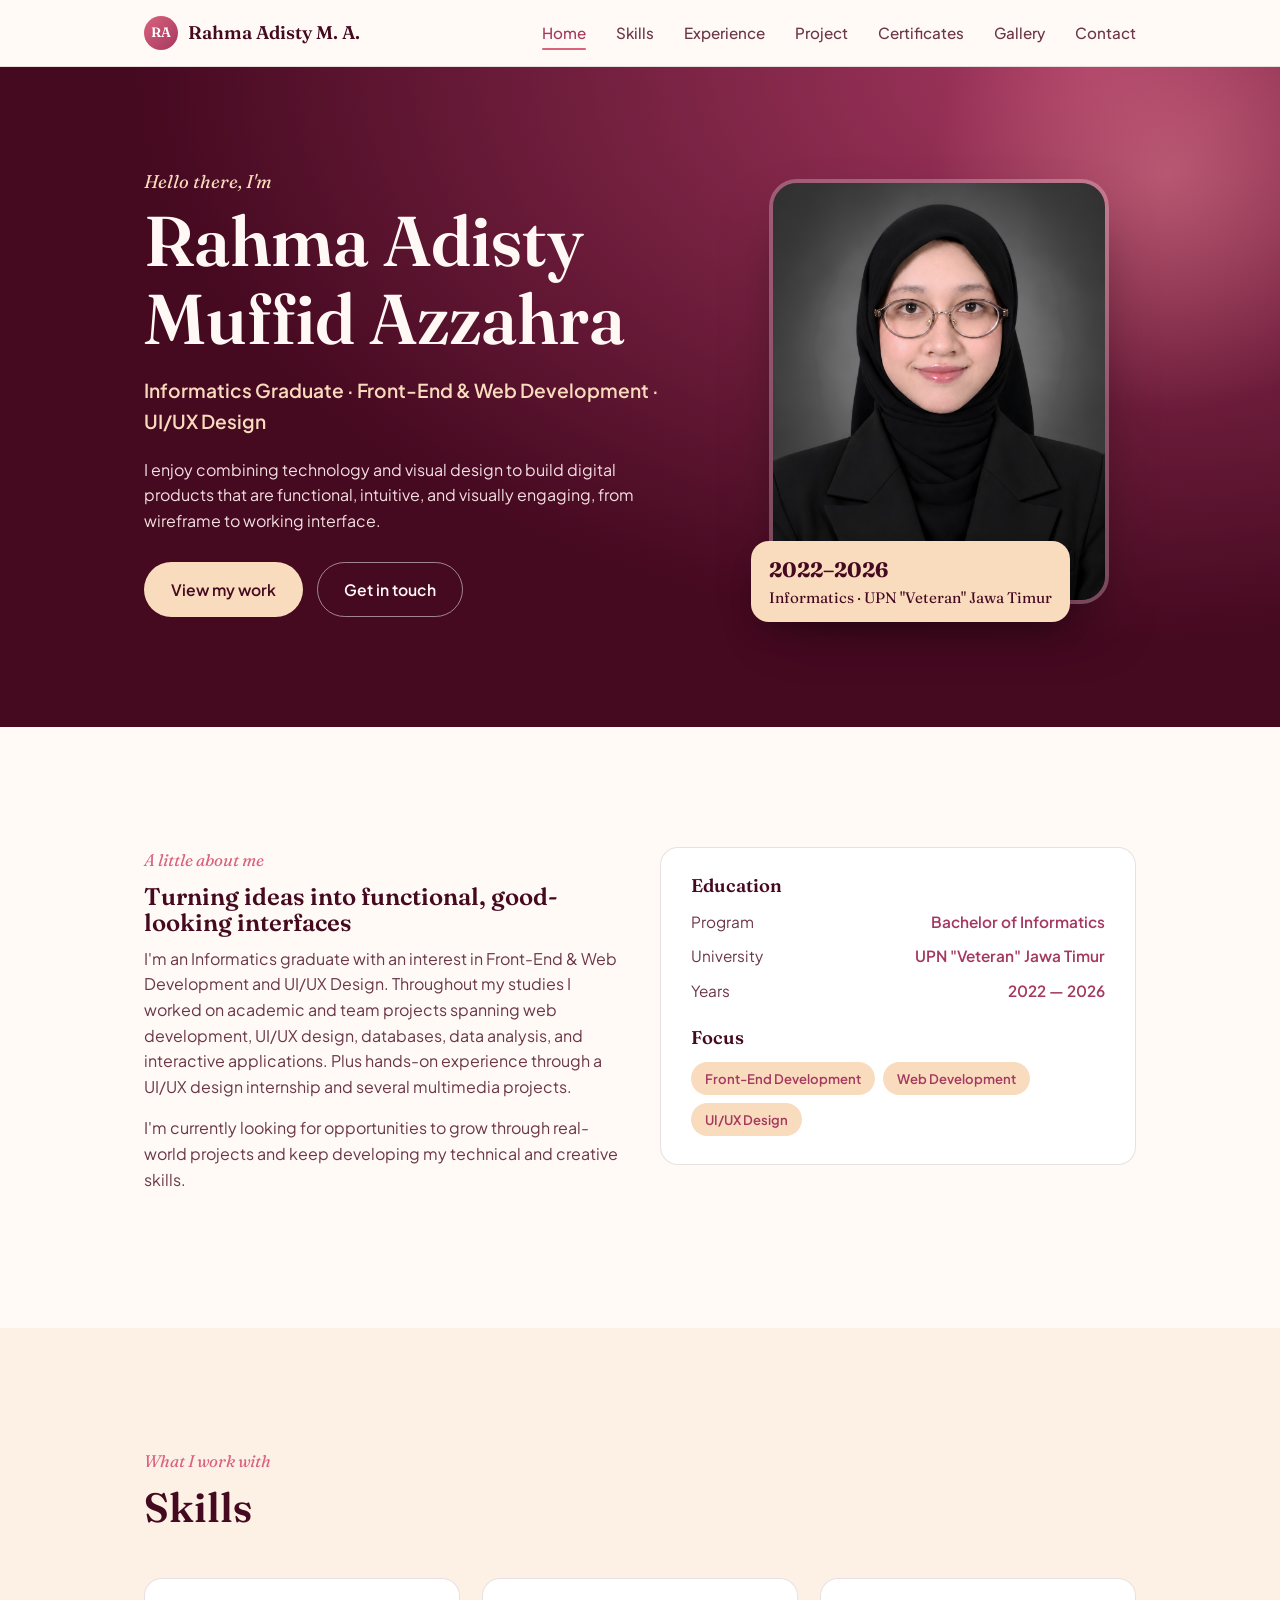
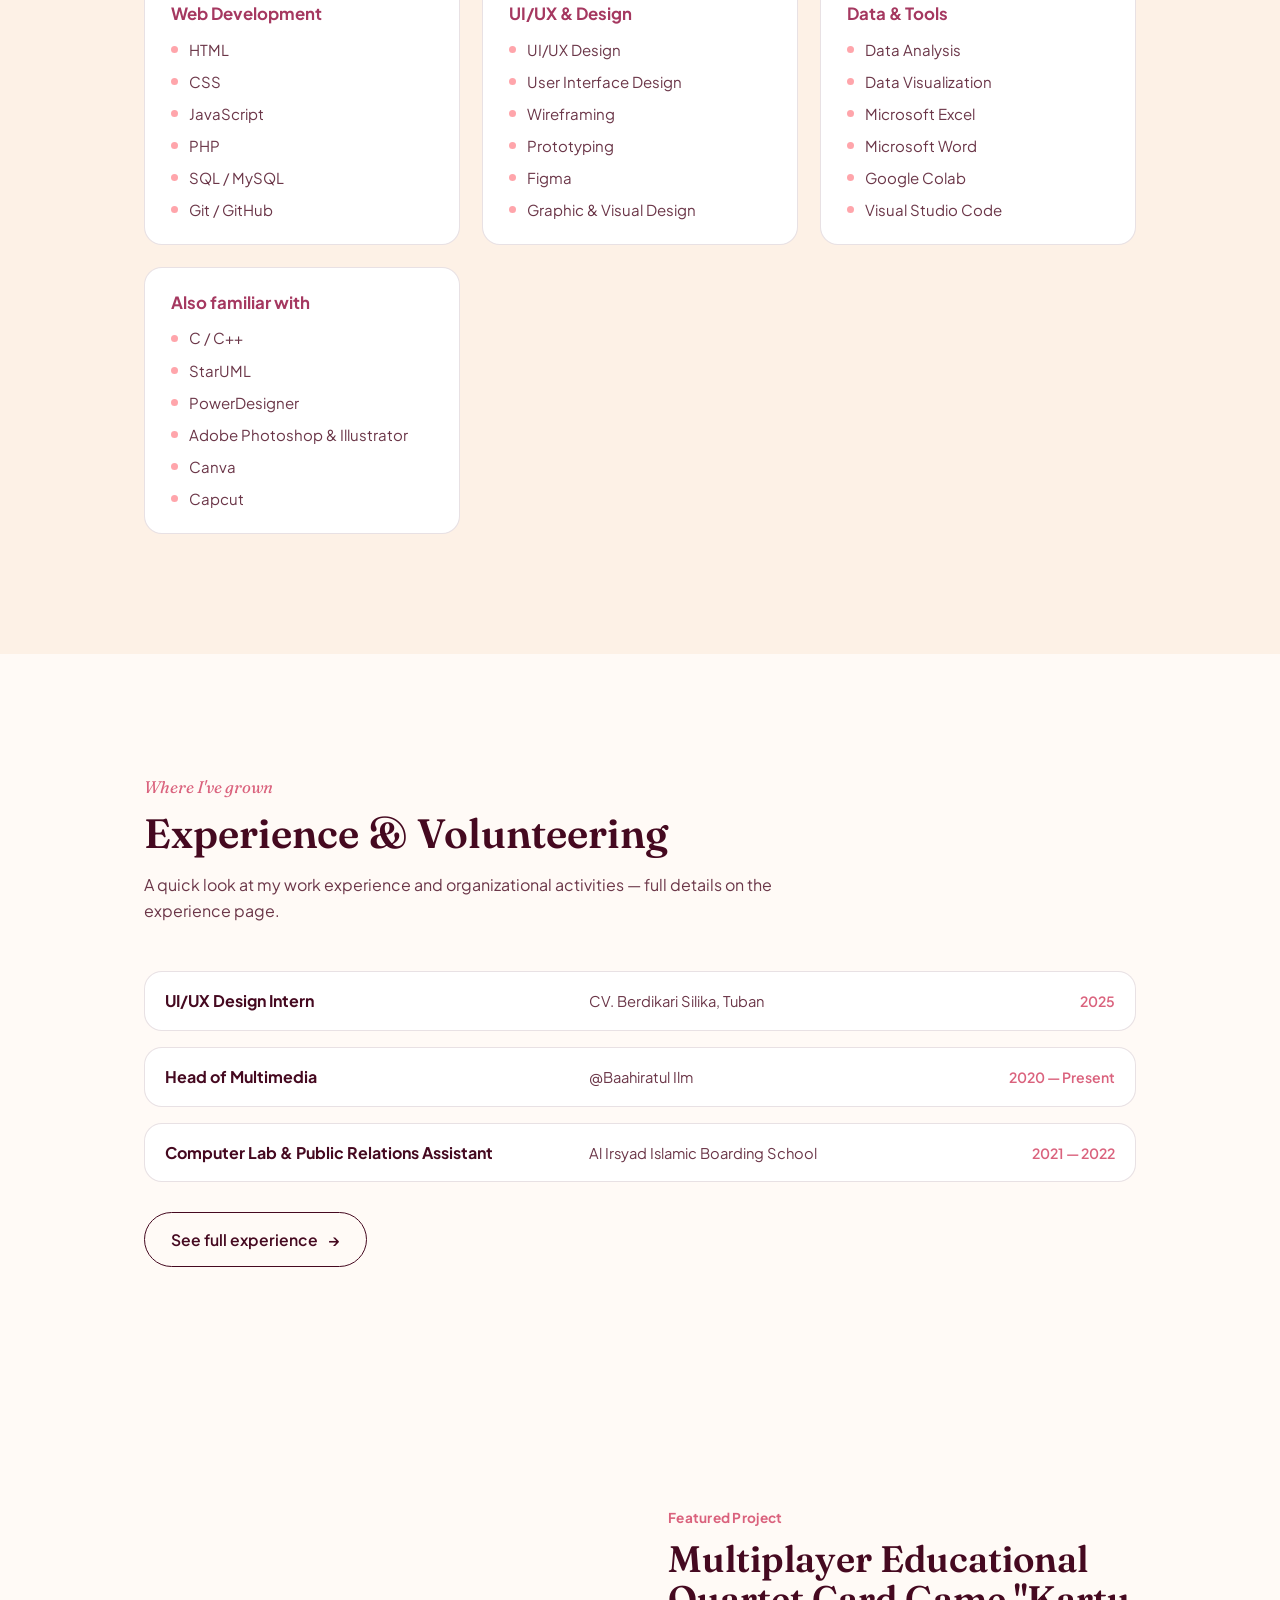
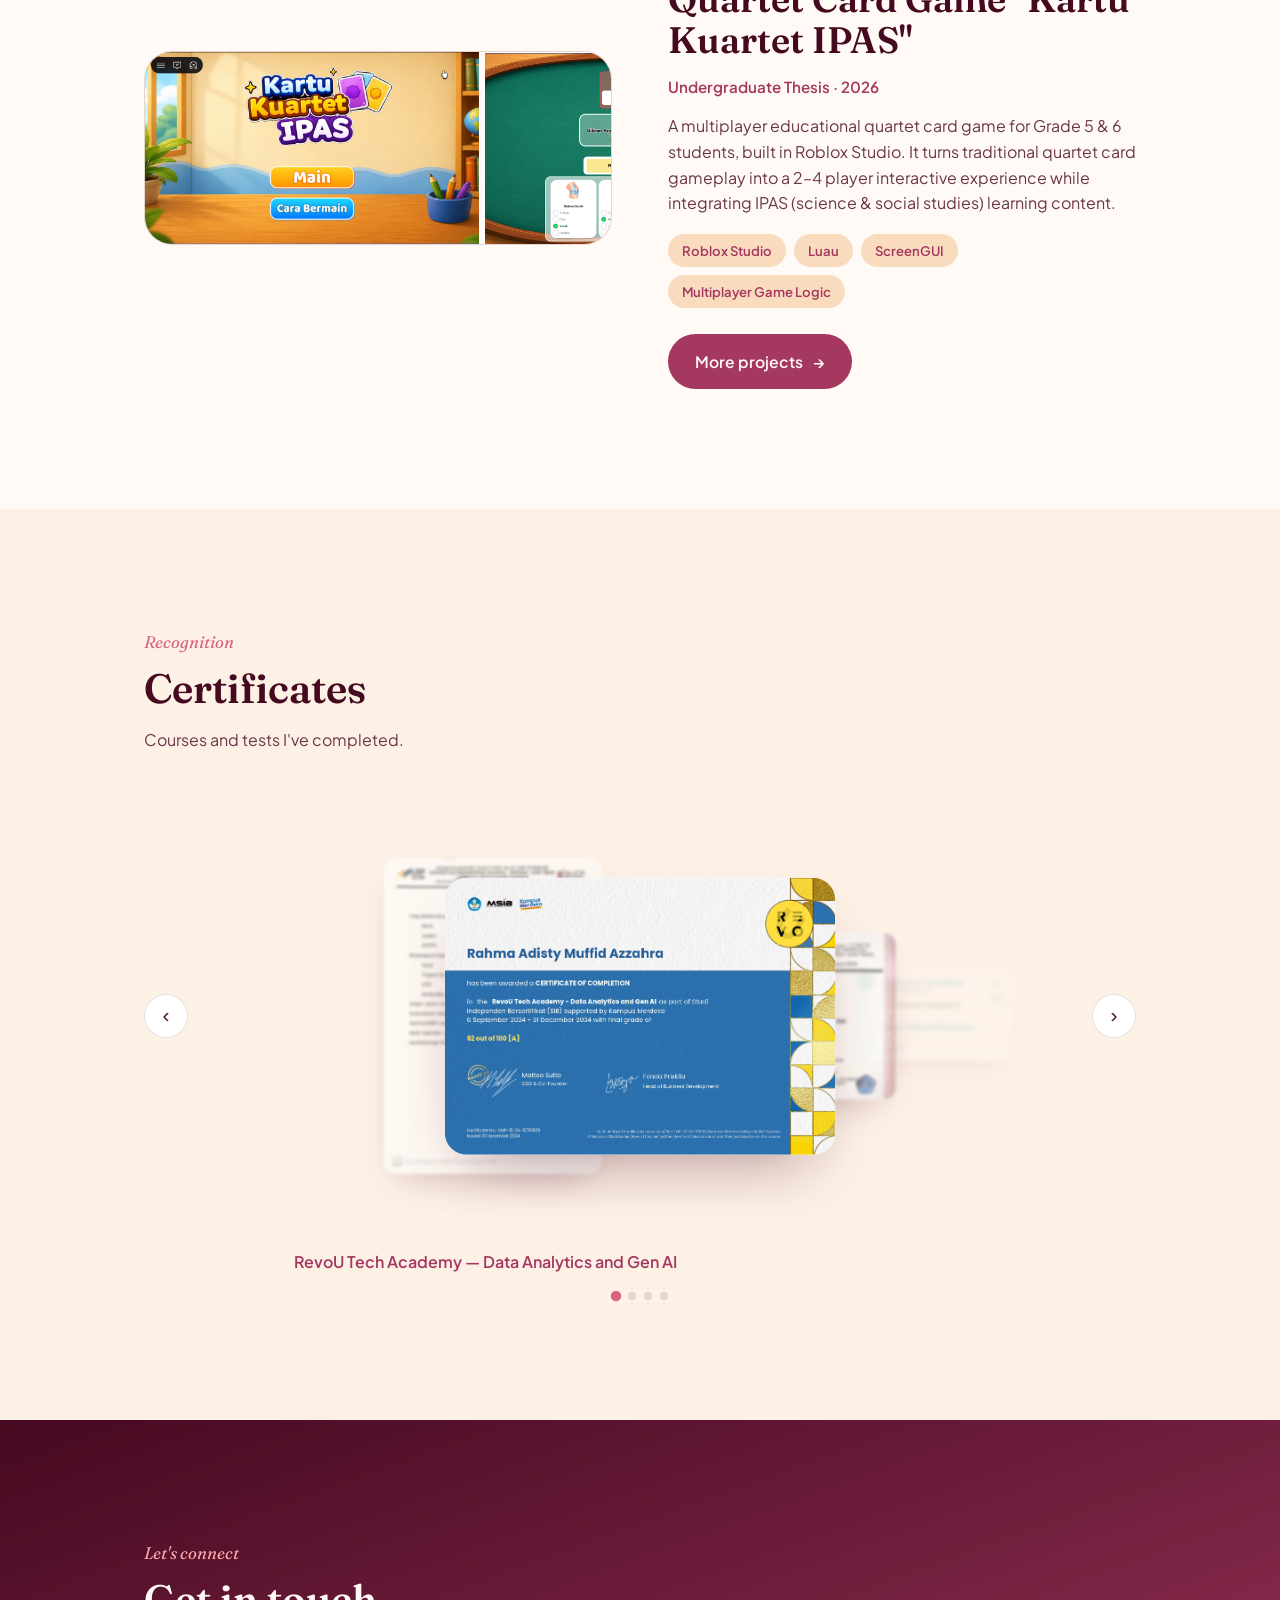
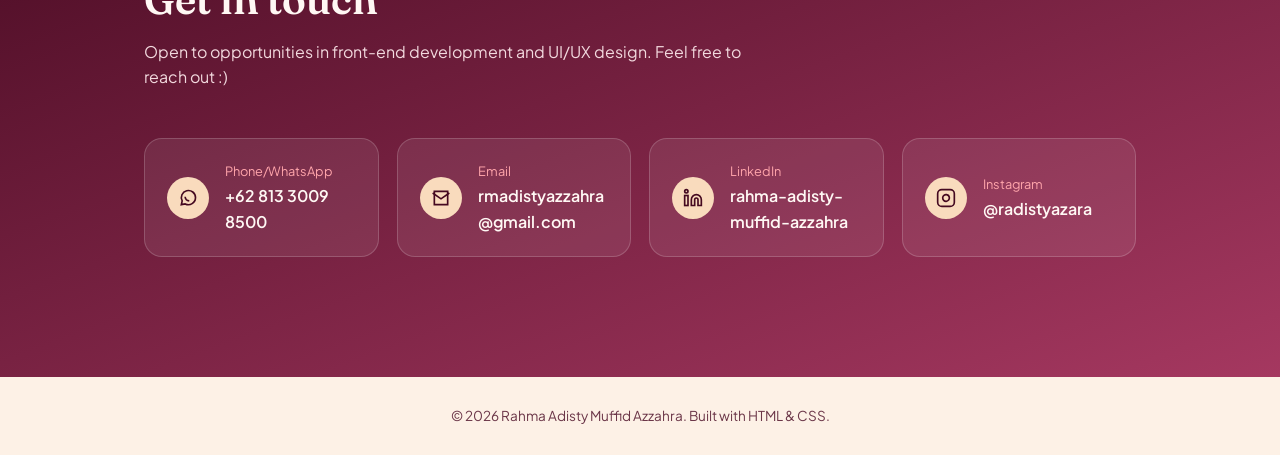
==== index.html @ 7cd47685 "Initial portofolio" ====
<!DOCTYPE html>
<html lang="en">
<head>
<meta charset="UTF-8" />
<meta name="viewport" content="width=device-width, initial-scale=1" />
<title>Rahma Adisty Muffid Azzahra — Portfolio</title>
<meta name="description" content="Rahma Adisty Muffid Azzahra — Informatics Graduate, Front-End & Web Development, UI/UX Design." />
<link rel="icon" href="data:,">
<link rel="preconnect" href="https://fonts.googleapis.com">
<link rel="preconnect" href="https://fonts.gstatic.com" crossorigin>
<link href="https://fonts.googleapis.com/css2?family=Fraunces:ital,wght@0,400;0,600;0,700;1,500&family=Plus+Jakarta+Sans:wght@400;500;600;700;800&display=swap" rel="stylesheet">
<link rel="stylesheet" href="css/style.css">
</head>
<body>

<header class="nav">
  <div class="nav-inner">
    <a href="index.html" class="brand">
      <span class="brand-mark">RA</span>
      Rahma Adisty M. A.
    </a>
    <button class="nav-toggle" aria-label="Toggle menu" aria-expanded="false">
      <span></span><span></span><span></span>
    </button>
    <ul class="nav-links">
      <li><a href="#home" class="active">Home</a></li>
      <li><a href="#skills">Skills</a></li>
      <li><a href="#experience">Experience</a></li>
      <li><a href="#project">Project</a></li>
      <li><a href="#certificates">Certificates</a></li>
      <li><a href="gallery.html">Gallery</a></li>
      <li><a href="#contact">Contact</a></li>
    </ul>
  </div>
</header>

<!-- HERO -->
<section class="hero" id="home">
  <div class="container hero-grid">
    <div>
      <p class="hero-eyebrow">Hello there, I'm</p>
      <h1>Rahma Adisty<br>Muffid Azzahra</h1>
      <p class="hero-role">Informatics Graduate · Front-End &amp; Web Development · UI/UX Design</p>
      <p class="hero-desc">I enjoy combining technology and visual design to build digital products that are functional, intuitive, and visually engaging, from wireframe to working interface.</p>
      <div class="hero-actions">
        <a href="#project" class="btn btn-light">View my work</a>
        <a href="#contact" class="btn btn-ghost" style="border-color:rgba(255,255,255,0.5); color:#fff8f4;">Get in touch</a>
      </div>
    </div>
    <div class="hero-photo-wrap">
      <div class="hero-photo">
        <img src="images/profile.png" alt="Photo of Rahma Adisty Muffid Azzahra">
      </div>
      <div class="hero-badge"><strong>2022–2026</strong>Informatics · UPN "Veteran" Jawa Timur</div>
    </div>
  </div>
</section>

<!-- ABOUT -->
<section id="about">
  <div class="container about-grid">
    <div>
      <span class="section-kicker">A little about me</span>
      <h2>Turning ideas into functional, good-looking interfaces</h2>
      <p>I'm an Informatics graduate with an interest in Front-End &amp; Web Development and UI/UX Design. Throughout my studies I worked on academic and team projects spanning web development, UI/UX design, databases, data analysis, and interactive applications. Plus hands-on experience through a UI/UX design internship and several multimedia projects.</p>
      <p>I'm currently looking for opportunities to grow through real-world projects and keep developing my technical and creative skills.</p>
    </div>
    <div class="info-card">
      <h3>Education</h3>
      <ul class="info-list">
        <li><span>Program</span><span>Bachelor of Informatics</span></li>
        <li><span>University</span><span>UPN "Veteran" Jawa Timur</span></li>
        <li><span>Years</span><span>2022 — 2026</span></li>
      </ul>
      <h3 style="margin-top:24px;">Focus</h3>
      <div class="tag-row">
        <span class="tag">Front-End Development</span>
        <span class="tag">Web Development</span>
        <span class="tag">UI/UX Design</span>
      </div>
    </div>
  </div>
</section>

<!-- SKILLS -->
<section id="skills" class="section-alt">
  <div class="container">
    <div class="section-head">
      <span class="section-kicker">What I work with</span>
      <h2>Skills</h2>
    </div>
    <div class="skills-grid">
      <div class="skill-card">
        <h3>Web Development</h3>
        <ul><li>HTML</li><li>CSS</li><li>JavaScript</li><li>PHP</li><li>SQL / MySQL</li><li>Git / GitHub</li></ul>
      </div>
      <div class="skill-card">
        <h3>UI/UX & Design</h3>
        <ul><li>UI/UX Design</li><li>User Interface Design</li><li>Wireframing</li><li>Prototyping</li><li>Figma</li><li>Graphic &amp; Visual Design</li></ul>
      </div>
      <div class="skill-card">
        <h3>Data & Tools</h3>
        <ul><li>Data Analysis</li><li>Data Visualization</li><li>Microsoft Excel</li><li>Microsoft Word</li><li>Google Colab</li><li>Visual Studio Code</li></ul>
      </div>
      <div class="skill-card">
        <h3>Also familiar with</h3>
        <ul><li>C / C++</li><li>StarUML</li><li>PowerDesigner</li><li>Adobe Photoshop &amp; Illustrator</li><li>Canva</li><li>Capcut</li></ul>
      </div>
    </div>
  </div>
</section>

<!-- EXPERIENCE & VOLUNTEERING (preview) -->
<section id="experience">
  <div class="container">
    <div class="section-head">
      <span class="section-kicker">Where I've grown</span>
      <h2>Experience &amp; Volunteering</h2>
      <p>A quick look at my work experience and organizational activities — full details on the experience page.</p>
    </div>
    <div class="exp-preview-list">
      <div class="exp-preview-item">
        <span class="role">UI/UX Design Intern</span>
        <span class="org">CV. Berdikari Silika, Tuban</span>
        <span class="year">2025</span>
      </div>
      <div class="exp-preview-item">
        <span class="role">Head of Multimedia</span>
        <span class="org">@Baahiratul Ilm</span>
        <span class="year">2020 — Present</span>
      </div>
      <div class="exp-preview-item">
        <span class="role">Computer Lab &amp; Public Relations Assistant</span>
        <span class="org">Al Irsyad Islamic Boarding School</span>
        <span class="year">2021 — 2022</span>
      </div>
    </div>
    <a href="experience.html" class="btn btn-ghost">See full experience <span class="btn-arrow">→</span></a>
  </div>
</section>

<!-- FEATURED PROJECT -->
<section id="project">
  <div class="container project-feature">
    <div class="carousel">
      <div class="carousel-track">
        <img src="images/roblox_mainmenu.png" alt="Roblox quartet card game - Main Menu">
        <img src="images/roblox_main.png" alt="Roblox quartet card game">
        <img src="images/roblox_score.png" alt="Roblox quartet card game - Score board">
        <img src="images/roblox_mainmenu.png" alt="" aria-hidden="true">
        <img src="images/roblox_main.png" alt="" aria-hidden="true">
        <img src="images/roblox_score.png" alt="" aria-hidden="true">
      </div>
    </div>
    <div class="project-copy">
      <span class="project-kicker">Featured Project</span>
      <h2>Multiplayer Educational Quartet Card Game "Kartu Kuartet IPAS"</h2>
      <p class="project-meta">Undergraduate Thesis · 2026</p>
      <p>A multiplayer educational quartet card game for Grade 5 &amp; 6 students, built in Roblox Studio. It turns traditional quartet card gameplay into a 2–4 player interactive experience while integrating IPAS (science &amp; social studies) learning content.</p>
      <div class="tag-row">
        <span class="tag">Roblox Studio</span>
        <span class="tag">Luau</span>
        <span class="tag">ScreenGUI</span>
        <span class="tag">Multiplayer Game Logic</span>
      </div>
      <a href="projects.html" class="btn btn-primary">More projects <span class="btn-arrow">→</span></a>
    </div>
  </div>
</section>

<!-- CERTIFICATES -->
<section id="certificates" class="section-alt">
  <div class="container">
    <div class="section-head">
      <span class="section-kicker">Recognition</span>
      <h2>Certificates</h2>
      <p>Courses and tests I've completed.</p>
    </div>

    <div class="cert-coverflow" data-cert-carousel>
      <button class="cert-nav prev" aria-label="Previous certificate">‹</button>
      <div class="cert-track">
        <figure class="cert-slide" data-title="RevoU Tech Academy — Data Analytics and Gen AI">
          <img src="images/sertifikat_revou.jpg" alt="RevoU Tech Academy — Data Analytics and Gen AI certificate">
        </figure>
        <figure class="cert-slide" data-title="English Proficiency Test (EPT)">
          <img src="images/sertifikat_EPT.jpg" alt="English Proficiency Test certificate">
        </figure>
        <figure class="cert-slide" data-title="MySkill — Data Analyst Fundamentals">
          <img src="images/sertif_datafundamental.jpg" alt="MySkill Data Analyst Fundamentals">
        </figure>
        <figure class="cert-slide" data-title="Junior Web Programming — Letter of Completion">
          <img src="images/suket_ujikom.jpeg" alt="Junior Web Programming letter of completion">
        </figure>
      </div>
      <button class="cert-nav next" aria-label="Next certificate">›</button>
    </div>
    <p class="cert-caption" data-cert-caption></p>
    <div class="cert-dots" data-cert-dots></div>
  </div>
</section>

<!-- CONTACT -->
<section id="contact" class="contact">
  <div class="container">
    <div class="section-head">
      <span class="section-kicker" style="color:var(--pink);">Let's connect</span>
      <h2>Get in touch</h2>
      <p>Open to opportunities in front-end development and UI/UX design. Feel free to reach out :)</p>
    </div>
    <div class="contact-grid">
      <a class="contact-item" href="https://wa.me/6281330098500" target="_blank" rel="noopener">
        <span class="contact-icon"><svg viewBox="0 0 24 24" fill="none" stroke="currentColor" stroke-width="2"><path d="M21 11.5a8.5 8.5 0 0 1-12.36 7.57L4 20l1.02-4.46A8.5 8.5 0 1 1 21 11.5z"/><path d="M8.5 10.5c.3 2.4 2.6 4.7 5 5"/></svg></span>
        <span><span class="label">Phone/WhatsApp</span><span class="value">+62 813 3009 8500</span></span>
      </a>
      <a class="contact-item" href="mailto:rmadistyazzahra@gmail.com">
        <span class="contact-icon"><svg viewBox="0 0 24 24" fill="none" stroke="currentColor" stroke-width="2"><path d="M4 4h16v16H4z"/><path d="m22 6-10 7L2 6"/></svg></span>
        <span><span class="label">Email</span><span class="value">rmadistyazzahra@gmail.com</span></span>
      </a>
      <a class="contact-item" href="https://linkedin.com/in/rahma-adisty-muffid-azzahra" target="_blank" rel="noopener">
        <span class="contact-icon"><svg viewBox="0 0 24 24" fill="none" stroke="currentColor" stroke-width="2"><path d="M16 8a6 6 0 0 1 6 6v7h-4v-7a2 2 0 0 0-4 0v7h-4v-7a6 6 0 0 1 6-6z"/><rect x="2" y="9" width="4" height="12"/><circle cx="4" cy="4" r="2"/></svg></span>
        <span><span class="label">LinkedIn</span><span class="value">rahma-adisty-muffid-azzahra</span></span>
      </a>
      <a class="contact-item" href="https://instagram.com/radistyazara" target="_blank" rel="noopener">
        <span class="contact-icon"><svg viewBox="0 0 24 24" fill="none" stroke="currentColor" stroke-width="2"><rect x="2" y="2" width="20" height="20" rx="5"/><path d="M16 11.37A4 4 0 1 1 12.63 8 4 4 0 0 1 16 11.37z"/><path d="M17.5 6.5h.01"/></svg></span>
        <span><span class="label">Instagram</span><span class="value">@radistyazara</span></span>
      </a>
    </div>
  </div>
</section>

<footer class="site-footer">
  © 2026 Rahma Adisty Muffid Azzahra. Built with HTML &amp; CSS.
</footer>

<script src="js/script.js"></script>
</body>
</html>
---- css/style.css ----
/* ==========================================================================
   Rahma Adisty Muffid Azzahra — Portfolio
   Design tokens
   ========================================================================== */
:root {
  --cream:      #f9dbbd;
  --pink:       #ffa5ab;
  --rose:       #da627d;
  --wine:       #a53860;
  --plum:       #450920;

  --bg:         #fffaf6;
  --bg-alt:     #fdf1e6;
  --ink:        #2b0a15;
  --ink-soft:   #6b3648;
  --line:       rgba(69, 9, 32, 0.12);

  --font-display: "Fraunces", "Iowan Old Style", Georgia, serif;
  --font-body: "Plus Jakarta Sans", "Segoe UI", sans-serif;

  --radius-s: 10px;
  --radius-m: 18px;
  --radius-l: 28px;

  --container: 1120px;
  --pad: clamp(20px, 5vw, 64px);

  --ease: cubic-bezier(.22, 1, .36, 1);
}

@media (prefers-color-scheme: dark) {
  /* Portfolio keeps a fixed warm palette regardless of system theme,
     to preserve the brand colors chosen for this site. */
}

*, *::before, *::after { box-sizing: border-box; }
html { scroll-behavior: smooth; }

body {
  margin: 0;
  font-family: var(--font-body);
  color: var(--ink);
  background: var(--bg);
  line-height: 1.6;
  -webkit-font-smoothing: antialiased;
}

img { max-width: 100%; display: block; }

a { color: inherit; text-decoration: none; }

h1, h2, h3, h4 {
  font-family: var(--font-display);
  color: var(--plum);
  margin: 0 0 0.4em;
  line-height: 1.1;
  font-weight: 600;
}

p { margin: 0 0 1em; max-width: 62ch; color: var(--ink-soft); }

.container {
  max-width: var(--container);
  margin: 0 auto;
  padding: 0 var(--pad);
}

section { padding: clamp(64px, 10vw, 120px) 0; }

.section-alt { background: var(--bg-alt); }

.section-head { margin-bottom: 48px; max-width: 640px; }
.section-head h2 { font-size: clamp(1.9rem, 3.2vw, 2.6rem); }
.section-head p { margin: 0; }

.section-kicker {
  display: inline-block;
  font-family: var(--font-display);
  font-style: italic;
  font-size: 1.05rem;
  color: var(--rose);
  margin-bottom: 10px;
}

/* Buttons -------------------------------------------------------------- */
.btn {
  display: inline-flex;
  align-items: center;
  gap: 10px;
  padding: 14px 26px;
  border-radius: 999px;
  font-weight: 600;
  font-size: 0.98rem;
  border: 1.5px solid transparent;
  transition: transform .35s var(--ease), background .35s, color .35s, border-color .35s;
  cursor: pointer;
  white-space: nowrap;
}
.btn:hover { transform: translateY(-2px); }
.btn:focus-visible { outline: 3px solid var(--pink); outline-offset: 2px; }

.btn-primary { background: var(--wine); color: #fff8f4; }
.btn-primary:hover { background: var(--plum); }

.btn-ghost {
  background: transparent;
  color: var(--plum);
  border-color: var(--plum);
}
.btn-ghost:hover { background: var(--plum); color: #fff8f4; }

.btn-light {
  background: var(--cream);
  color: var(--plum);
}
.btn-light:hover { background: #fff; }

.btn-arrow { transition: transform .35s var(--ease); }
.btn:hover .btn-arrow { transform: translateX(4px); }

/* Tags ------------------------------------------------------------------ */
.tag-row { display: flex; flex-wrap: wrap; gap: 8px; }
.tag {
  font-size: 0.82rem;
  font-weight: 600;
  padding: 6px 14px;
  border-radius: 999px;
  background: var(--cream);
  color: var(--wine);
}

/* ==========================================================================
   Navbar
   ========================================================================== */
.nav {
  position: sticky;
  top: 0;
  z-index: 100;
  background: rgba(255, 250, 246, 0.88);
  backdrop-filter: blur(10px);
  border-bottom: 1px solid var(--line);
}
.nav-inner {
  max-width: var(--container);
  margin: 0 auto;
  padding: 16px var(--pad);
  display: flex;
  align-items: center;
  justify-content: space-between;
  gap: 24px;
}
.brand {
  font-family: var(--font-display);
  font-weight: 600;
  font-size: 1.15rem;
  color: var(--plum);
  display: flex;
  align-items: center;
  gap: 10px;
}
.brand-mark {
  width: 34px; height: 34px;
  border-radius: 50%;
  background: linear-gradient(135deg, var(--rose), var(--wine));
  color: #fff;
  display: flex; align-items: center; justify-content: center;
  font-size: 0.85rem;
  font-family: var(--font-display);
}
.nav-links {
  display: flex;
  align-items: center;
  gap: 30px;
  list-style: none;
  margin: 0; padding: 0;
}
.nav-links a {
  font-size: 0.95rem;
  font-weight: 500;
  color: var(--ink-soft);
  position: relative;
  padding: 4px 0;
  transition: color .25s;
}
.nav-links a:hover, .nav-links a.active { color: var(--wine); }
.nav-links a.active::after {
  content: "";
  position: absolute; left: 0; right: 0; bottom: -4px;
  height: 2px; background: var(--rose); border-radius: 2px;
}
.nav-cta { flex-shrink: 0; }

.nav-toggle {
  display: none;
  background: none; border: none; cursor: pointer;
  width: 40px; height: 40px;
  flex-direction: column; align-items: center; justify-content: center; gap: 5px;
}
.nav-toggle span {
  width: 22px; height: 2px; background: var(--plum); border-radius: 2px;
  transition: transform .3s, opacity .3s;
}
.nav-toggle.is-open span:nth-child(1) { transform: translateY(7px) rotate(45deg); }
.nav-toggle.is-open span:nth-child(2) { opacity: 0; }
.nav-toggle.is-open span:nth-child(3) { transform: translateY(-7px) rotate(-45deg); }

@media (max-width: 860px) {
  .nav-toggle { display: flex; }
  .nav-links {
    position: absolute;
    top: 100%; left: 0; right: 0;
    flex-direction: column;
    align-items: flex-start;
    background: var(--bg);
    padding: 20px var(--pad) 26px;
    border-bottom: 1px solid var(--line);
    gap: 16px;
    display: none;
  }
  .nav-links.is-open { display: flex; }
  .nav-cta { display: none; }
}

/* ==========================================================================
   Hero
   ========================================================================== */
.hero {
  background: radial-gradient(120% 140% at 85% 0%, var(--wine) 0%, var(--plum) 62%);
  color: #fff8f4;
  padding: clamp(60px, 9vw, 100px) 0 clamp(70px, 10vw, 110px);
  position: relative;
  overflow: hidden;
}
.hero::before {
  content: "";
  position: absolute; inset: -20% -10% auto auto;
  width: 480px; height: 480px;
  background: radial-gradient(circle, rgba(255,165,171,0.35), transparent 70%);
  pointer-events: none;
}
.hero-grid {
  display: grid;
  grid-template-columns: 1.15fr 0.85fr;
  gap: clamp(32px, 6vw, 64px);
  align-items: center;
  position: relative;
}
.hero-eyebrow {
  font-family: var(--font-display);
  font-style: italic;
  font-size: 1.15rem;
  color: var(--cream);
  margin-bottom: 6px;
}
.hero h1 {
  color: #fff8f4;
  font-size: clamp(2.6rem, 6vw, 4.4rem);
  margin-bottom: 18px;
}
.hero-role {
  font-weight: 600;
  color: var(--cream);
  font-size: clamp(1rem, 1.6vw, 1.2rem);
  margin-bottom: 20px;
}
.hero p.hero-desc {
  color: #f4dfe1;
  max-width: 46ch;
}
.hero-actions { display: flex; flex-wrap: wrap; gap: 14px; margin-top: 28px; }

.hero-photo-wrap { position: relative; justify-self: center; }
.hero-photo {
  width: min(340px, 80vw);
  aspect-ratio: 4/5;
  border-radius: var(--radius-l);
  overflow: hidden;
  border: 4px solid rgba(255,255,255,0.25);
  box-shadow: 0 30px 60px -20px rgba(0,0,0,0.5);
}
.hero-photo img { width: 100%; height: 100%; object-fit: cover; }
.hero-badge {
  position: absolute;
  bottom: -18px; left: -18px;
  background: var(--cream);
  color: var(--plum);
  padding: 12px 18px;
  border-radius: var(--radius-m);
  font-family: var(--font-display);
  font-size: 0.95rem;
  box-shadow: 0 14px 30px -12px rgba(0,0,0,0.35);
}
.hero-badge strong { display: block; font-size: 1.3rem; }

@media (max-width: 860px) {
  .hero-grid { grid-template-columns: 1fr; text-align: left; }
  .hero-photo-wrap { justify-self: flex-start; }
}

/* ==========================================================================
   About / Education
   ========================================================================== */
.about-grid {
  display: grid;
  grid-template-columns: 1fr 1fr;
  gap: 40px;
  align-items: start;
}
.info-card {
  background: #fff;
  border: 1px solid var(--line);
  border-radius: var(--radius-m);
  padding: 28px 30px;
}
.info-card h3 { font-size: 1.15rem; margin-bottom: 14px; }
.info-list { list-style: none; margin: 0; padding: 0; display: grid; gap: 10px; }
.info-list li { display: flex; justify-content: space-between; gap: 12px; color: var(--ink-soft); font-size: 0.96rem; }
.info-list li span:last-child { color: var(--wine); font-weight: 600; text-align: right; }

@media (max-width: 760px) { .about-grid { grid-template-columns: 1fr; } }

/* ==========================================================================
   Skills
   ========================================================================== */
.skills-grid {
  display: grid;
  grid-template-columns: repeat(auto-fit, minmax(240px, 1fr));
  gap: 22px;
}
.skill-card {
  background: #fff;
  border-radius: var(--radius-m);
  padding: 26px 26px 22px;
  border: 1px solid var(--line);
  transition: border-color .3s, transform .3s var(--ease);
}
.skill-card:hover { border-color: var(--rose); transform: translateY(-4px); }
.skill-card h3 {
  font-size: 1.05rem;
  color: var(--wine);
  font-family: var(--font-body);
  font-weight: 700;
  margin-bottom: 14px;
}
.skill-card ul { list-style: none; margin: 0; padding: 0; display: grid; gap: 8px; }
.skill-card li {
  font-size: 0.94rem;
  color: var(--ink-soft);
  padding-left: 18px;
  position: relative;
}
.skill-card li::before {
  content: "";
  position: absolute; left: 0; top: 0.55em;
  width: 7px; height: 7px; border-radius: 50%;
  background: var(--pink);
}

/* ==========================================================================
   Featured project (home preview)
   ========================================================================== */
.project-feature {
  display: grid;
  grid-template-columns: 1fr 1fr;
  gap: clamp(28px, 5vw, 56px);
  align-items: center;
}
.carousel {
  position: relative;
  overflow: hidden;
  border-radius: var(--radius-l);
  border: 1px solid var(--line);
  background: var(--bg-alt);
}
.carousel-track {
  display: flex;
  width: max-content;
  animation: carousel-scroll 16s linear infinite;
}
.carousel:hover .carousel-track { animation-play-state: paused; }
.carousel-track img {
  width: 340px;
  aspect-ratio: 16/9;
  object-fit: cover;
  flex-shrink: 0;
  border-right: 6px solid var(--bg);
}
@keyframes carousel-scroll {
  0%   { transform: translateX(0); }
  100% { transform: translateX(-50%); }
}
@media (prefers-reduced-motion: reduce) {
  .carousel-track { animation: none; overflow-x: auto; }
}

.project-copy .project-kicker {
  font-size: 0.85rem;
  font-weight: 700;
  letter-spacing: 0.02em;
  color: var(--rose);
  margin-bottom: 10px;
  display: block;
}
.project-copy h2 { font-size: clamp(1.7rem, 3vw, 2.3rem); }
.project-meta { color: var(--wine); font-weight: 600; margin-bottom: 14px; font-size: 0.95rem; }
.project-copy .tag-row { margin: 18px 0 26px; }

/* ==========================================================================
   Certificates
   ========================================================================== */
.cert-grid {
  display: grid;
  grid-template-columns: repeat(auto-fit, minmax(260px, 1fr));
  gap: 24px;
}
.cert-card {
  background: #fff;
  border-radius: var(--radius-m);
  overflow: hidden;
  border: 1px solid var(--line);
  transition: transform .3s var(--ease), box-shadow .3s;
}
.cert-card:hover { transform: translateY(-4px); box-shadow: 0 20px 40px -24px rgba(69,9,32,0.35); }
.cert-card img { width: 100%; aspect-ratio: 4/3; object-fit: cover; }
.cert-card-body { padding: 16px 18px 20px; }
.cert-card-body h3 { font-size: 1rem; font-family: var(--font-body); font-weight: 700; margin-bottom: 4px; }
.cert-card-body span { font-size: 0.85rem; color: var(--ink-soft); }

/* ==========================================================================
   Contact
   ========================================================================== */
.contact {
  background: linear-gradient(160deg, var(--plum) 0%, var(--wine) 100%);
  color: #fff8f4;
}
.contact .section-head h2 { color: #fff8f4; }
.contact .section-head p { color: #f2d9de; }
.contact-grid {
  display: grid;
  grid-template-columns: repeat(auto-fit, minmax(220px, 1fr));
  gap: 18px;
}
.contact-item {
  background: rgba(255,255,255,0.08);
  border: 1px solid rgba(255,255,255,0.18);
  border-radius: var(--radius-m);
  padding: 22px 22px;
  display: flex;
  align-items: center;
  gap: 16px;
  transition: background .3s, transform .3s var(--ease);
}
.contact-item:hover { background: rgba(255,255,255,0.16); transform: translateY(-3px); }
.contact-icon {
  width: 42px; height: 42px;
  border-radius: 50%;
  background: var(--cream);
  color: var(--plum);
  display: flex; align-items: center; justify-content: center;
  flex-shrink: 0;
}
.contact-icon svg { width: 20px; height: 20px; }
.contact-item .label { font-size: 0.8rem; color: var(--pink); margin-bottom: 2px; display: block; }
.contact-item .value { font-weight: 600; word-break: break-word; }

/* ==========================================================================
   Footer
   ========================================================================== */
.site-footer {
  padding: 28px var(--pad);
  text-align: center;
  font-size: 0.85rem;
  color: var(--ink-soft);
  background: var(--bg-alt);
}

/* ==========================================================================
   Page header (used on projects.html & gallery.html)
   ========================================================================== */
.page-header {
  background: var(--bg-alt);
  padding: clamp(56px, 8vw, 90px) 0 clamp(40px, 6vw, 56px);
  text-align: left;
}
.page-header h1 { font-size: clamp(2.1rem, 4vw, 3rem); }
.breadcrumb {
  font-size: 0.9rem;
  color: var(--wine);
  margin-bottom: 14px;
  display: inline-flex;
  align-items: center;
  gap: 6px;
}

/* Projects grid (projects.html) ----------------------------------------- */
.projects-grid {
  display: grid;
  grid-template-columns: repeat(auto-fit, minmax(300px, 1fr));
  gap: 28px;
}
.project-card {
  background: #fff;
  border: 1px solid var(--line);
  border-radius: var(--radius-m);
  overflow: hidden;
  display: flex;
  flex-direction: column;
  transition: transform .3s var(--ease), box-shadow .3s;
}
.project-card:hover { transform: translateY(-5px); box-shadow: 0 24px 44px -26px rgba(69,9,32,0.4); }
.project-card img { width: 100%; aspect-ratio: 16/10; object-fit: cover; }
.project-card-body { padding: 22px 24px 26px; display: flex; flex-direction: column; gap: 10px; flex: 1; }
.project-card-body .p-kicker { font-size: 0.78rem; font-weight: 700; color: var(--rose); }
.project-card-body h3 { font-size: 1.2rem; margin-bottom: 0; }
.project-card-body p { font-size: 0.92rem; margin-bottom: 4px; }
.project-card-body .tag-row { margin-top: auto; padding-top: 10px; }
.project-link {
  font-size: 0.88rem;
  font-weight: 700;
  color: var(--wine);
  display: inline-flex;
  align-items: center;
  gap: 6px;
  margin-top: 6px;
}

/* Gallery page ------------------------------------------------------------ */
.gallery-section + .gallery-section { border-top: 1px solid var(--line); }
.gallery-grid {
  display: grid;
  grid-template-columns: repeat(auto-fit, minmax(230px, 1fr));
  gap: 20px;
}
.gallery-item {
  position: relative;
  margin: 0;
  border-radius: var(--radius-m);
  overflow: hidden;
  cursor: default;
}
.gallery-item img {
  width: 100%;
  aspect-ratio: 1/1;
  object-fit: cover;
  display: block;
  transition: transform .5s var(--ease);
}
.gallery-grid.wide .gallery-item img { aspect-ratio: 4/3; }
.gallery-item figcaption,
.feed-item figcaption {
  position: absolute;
  left: 0; right: 0; bottom: 0;
  padding: 34px 16px 14px;
  background: linear-gradient(180deg, transparent, rgba(69,9,32,0.88));
  color: #fff8f4;
  font-size: 0.86rem;
  font-weight: 600;
  line-height: 1.35;
  transform: translateY(100%);
  opacity: 0;
  transition: transform .35s var(--ease), opacity .35s var(--ease);
}
.gallery-item:hover img,
.gallery-item:focus-within img { transform: scale(1.06); }
.gallery-item:hover figcaption,
.gallery-item:focus-within figcaption,
.feed-item:hover figcaption,
.feed-item:focus-within figcaption { transform: translateY(0); opacity: 1; }
@media (hover: none) {
  /* touch devices: keep captions visible since there's no hover */
  .gallery-item figcaption,
  .feed-item figcaption { transform: translateY(0); opacity: 1; background: linear-gradient(180deg, transparent 40%, rgba(69,9,32,0.88)); }
}

/* ==========================================================================
   Certificates — coverflow carousel
   ========================================================================== */
.cert-coverflow {
  position: relative;
  height: clamp(300px, 44vw, 430px);
  display: flex;
  align-items: center;
  justify-content: center;
  margin-bottom: 18px;
}
.cert-track { position: relative; width: 100%; height: 100%; }
.cert-slide {
  position: absolute;
  top: 50%; left: 50%;
  width: min(320px, 55vw);
  margin: 0;
  border-radius: var(--radius-m);
  overflow: hidden;
  box-shadow: 0 24px 50px -22px rgba(69,9,32,0.45);
  background: #fff;
  cursor: pointer;
  transition: transform .55s var(--ease), filter .55s var(--ease), opacity .55s var(--ease);
  transform: translate(-50%, -50%) translateX(calc(var(--pos, 0) * 46%)) scale(var(--scale, 1));
  filter: blur(var(--blur, 0px));
  opacity: var(--opacity, 1);
  z-index: var(--z, 1);
}
.cert-slide.is-active { cursor: default; }
.cert-slide img { width: 100%; height: auto; display: block; }

.cert-nav {
  position: absolute;
  top: 50%; transform: translateY(-50%);
  width: 44px; height: 44px;
  border-radius: 50%;
  border: 1px solid var(--line);
  background: #fff;
  color: var(--plum);
  font-size: 1.3rem;
  line-height: 1;
  display: flex; align-items: center; justify-content: center;
  cursor: pointer;
  z-index: 20;
  transition: background .25s, transform .25s;
}
.cert-nav:hover { background: var(--cream); transform: translateY(-50%) scale(1.06); }
.cert-nav.prev { left: 0; }
.cert-nav.next { right: 0; }
@media (max-width: 640px) { .cert-nav { display: none; } }

.cert-caption {
  text-align: center;
  font-weight: 600;
  color: var(--wine);
  min-height: 1.4em;
  margin-bottom: 18px;
}
.cert-dots {
  display: flex;
  justify-content: center;
  gap: 8px;
}
.cert-dots button {
  width: 8px; height: 8px;
  border-radius: 50%;
  border: none;
  background: var(--line);
  cursor: pointer;
  padding: 0;
  transition: background .25s, transform .25s;
}
.cert-dots button.is-active { background: var(--rose); transform: scale(1.3); }

/* ==========================================================================
   Experience & Volunteering — timeline
   ========================================================================== */
.timeline { position: relative; }
.timeline::before {
  content: "";
  position: absolute;
  left: 9px; top: 6px; bottom: 6px;
  width: 2px;
  background: var(--line);
}
.timeline-item {
  position: relative;
  padding-left: 40px;
  margin-bottom: 34px;
}
.timeline-item:last-child { margin-bottom: 0; }
.timeline-item::before {
  content: "";
  position: absolute;
  left: 2px; top: 6px;
  width: 16px; height: 16px;
  border-radius: 50%;
  background: var(--bg);
  border: 3px solid var(--rose);
}
.timeline-head {
  display: flex;
  flex-wrap: wrap;
  align-items: baseline;
  gap: 8px 14px;
  margin-bottom: 6px;
}
.timeline-head h3 { font-size: 1.15rem; margin: 0; }
.timeline-meta { font-size: 0.88rem; color: var(--wine); font-weight: 600; }
.timeline-item p { margin-bottom: 10px; }
.cert-proof {
  display: inline-flex;
  align-items: center;
  gap: 6px;
  font-size: 0.85rem;
  font-weight: 700;
  color: var(--wine);
  margin-top: 4px;
}
.cert-proof:hover { color: var(--plum); }

.exp-preview-list { display: grid; gap: 16px; margin-bottom: 30px; }
.exp-preview-item {
  display: grid;
  grid-template-columns: minmax(180px, 1.1fr) 1fr 140px;
  align-items: baseline;
  gap: 6px 16px;
  padding: 16px 20px;
  background: #fff;
  border: 1px solid var(--line);
  border-radius: var(--radius-m);
}
.exp-preview-item .year { justify-self: end; }
@media (max-width: 560px) {
  .exp-preview-item { grid-template-columns: 1fr; }
  .exp-preview-item .year { justify-self: start; }
}
.exp-preview-item .role { font-weight: 700; color: var(--plum); }
.exp-preview-item .org { color: var(--ink-soft); font-size: 0.92rem; }
.exp-preview-item .year { color: var(--rose); font-weight: 600; font-size: 0.88rem; white-space: nowrap; }

/* ==========================================================================
   Gallery — social media feed carousels (per akun)
   ========================================================================== */
.text-link {
  color: var(--wine);
  font-weight: 700;
  border-bottom: 1.5px solid var(--pink);
  transition: color .25s, border-color .25s;
}
.text-link:hover { color: var(--rose); border-color: var(--rose); }

.feed-account + .feed-account { margin-top: 56px; }
.feed-account-head {
  display: flex;
  flex-wrap: wrap;
  align-items: baseline;
  justify-content: space-between;
  gap: 4px 24px;
  margin-bottom: 18px;
}
.feed-handle {
  font-family: var(--font-display);
  font-size: 1.4rem;
  font-weight: 600;
  color: var(--plum);
  transition: color .25s;
}
h3.feed-handle { margin: 0; }
a.feed-handle:hover { color: var(--rose); }
.feed-account-head p { margin: 0; font-size: 0.92rem; }

.feed-carousel { position: relative; --feed-gap: 18px; --feed-ratio: 1 / 1; }
.feed-track {
  display: flex;
  gap: var(--feed-gap);
  overflow-x: auto;
  scroll-snap-type: x mandatory;
  scroll-behavior: smooth;
  scrollbar-width: none;
  -webkit-overflow-scrolling: touch;
}
.feed-track::-webkit-scrollbar { display: none; }
.feed-item {
  position: relative;
  flex: 0 0 calc((100% - var(--feed-gap) * 3) / 4);   /* 4 feed per layar (desktop) */
  scroll-snap-align: start;
  margin: 0;
  border-radius: var(--radius-m);
  overflow: hidden;
  background: var(--bg-alt);
}
.feed-item img {
  width: 100%;
  aspect-ratio: var(--feed-ratio);
  object-fit: cover;
  display: block;
}
@media (max-width: 1000px) {
  .feed-item { flex-basis: calc((100% - var(--feed-gap) * 2) / 3); }   /* 3 feed */
}
@media (max-width: 680px) {
  .feed-item { flex-basis: 72%; }   /* 1 feed + sedikit intip feed berikutnya */
}

.feed-nav {
  position: absolute;
  top: 50%;
  transform: translateY(-50%);
  width: 44px; height: 44px;
  border-radius: 50%;
  border: 1px solid var(--line);
  background: #fff;
  color: var(--plum);
  font-size: 1.3rem;
  line-height: 1;
  display: flex; align-items: center; justify-content: center;
  cursor: pointer;
  z-index: 5;
  box-shadow: 0 10px 24px -12px rgba(69,9,32,0.45);
  transition: background .25s, opacity .25s, transform .25s;
}
.feed-nav:hover { background: var(--cream); transform: translateY(-50%) scale(1.06); }
.feed-nav.prev { left: -14px; }
.feed-nav.next { right: -14px; }
.feed-nav.is-disabled { opacity: 0; pointer-events: none; }
@media (max-width: 680px) { .feed-nav { display: none; } }

/* ==========================================================================
   Lightbox (klik untuk perbesar) — feed & gallery
   ========================================================================== */
.feed-item, .gallery-item { cursor: zoom-in; }
.feed-item:focus-visible, .gallery-item:focus-visible { outline: 3px solid var(--pink); outline-offset: 3px; }
.feed-item img { transition: transform .5s var(--ease); }
.feed-item:hover img { transform: scale(1.04); }

body.lb-open { overflow: hidden; }
.lightbox {
  position: fixed;
  inset: 0;
  z-index: 1000;
  display: flex;
  align-items: center;
  justify-content: center;
  padding: 24px;
  background: rgba(45, 5, 20, 0.92);
  backdrop-filter: blur(6px);
  opacity: 0;
  visibility: hidden;
  transition: opacity .3s var(--ease), visibility .3s;
}
.lightbox.is-open { opacity: 1; visibility: visible; }
.lb-figure {
  margin: 0;
  max-width: min(92vw, 1100px);
  display: flex;
  flex-direction: column;
  align-items: center;
  gap: 14px;
  transform: scale(.96);
  transition: transform .35s var(--ease);
}
.lightbox.is-open .lb-figure { transform: scale(1); }
.lb-img {
  max-width: 100%;
  max-height: calc(100vh - 130px);
  object-fit: contain;
  border-radius: var(--radius-m);
  box-shadow: 0 30px 70px -20px rgba(0,0,0,0.6);
}
.lb-caption {
  color: var(--cream);
  font-size: 0.95rem;
  font-weight: 600;
  text-align: center;
  max-width: 60ch;
}
.lb-close, .lb-nav {
  position: absolute;
  width: 46px; height: 46px;
  border-radius: 50%;
  border: 1px solid rgba(255,255,255,0.28);
  background: rgba(255,255,255,0.12);
  color: #fff8f4;
  font-size: 1.6rem;
  line-height: 1;
  display: flex; align-items: center; justify-content: center;
  cursor: pointer;
  transition: background .25s;
}
.lb-close:hover, .lb-nav:hover { background: rgba(255,255,255,0.26); }
.lb-close:focus-visible, .lb-nav:focus-visible { outline: 3px solid var(--pink); outline-offset: 2px; }
.lb-close { top: 20px; right: 20px; }
.lb-nav { top: 50%; transform: translateY(-50%); }
.lb-prev { left: 20px; }
.lb-next { right: 20px; }
.lb-nav[hidden] { display: none; }
@media (max-width: 680px) {
  .lb-nav { display: none; }   /* di HP cukup swipe kiri/kanan */
}


/* ==========================================================================
   Carousel mode "ukuran asli" — tinggi sama, lebar mengikuti rasio gambar
   (dipakai untuk Poster & Logo/Illustration supaya tidak terpotong)
   ========================================================================== */
.feed-carousel.is-natural { --feed-height: 340px; }
.feed-carousel.is-natural .feed-item { flex: 0 0 auto; }
.feed-carousel.is-natural .feed-item img {
  width: auto;
  max-width: none;
  height: var(--feed-height);
  aspect-ratio: auto;
}
@media (max-width: 680px) {
  .feed-carousel.is-natural { --feed-height: 260px; }
}
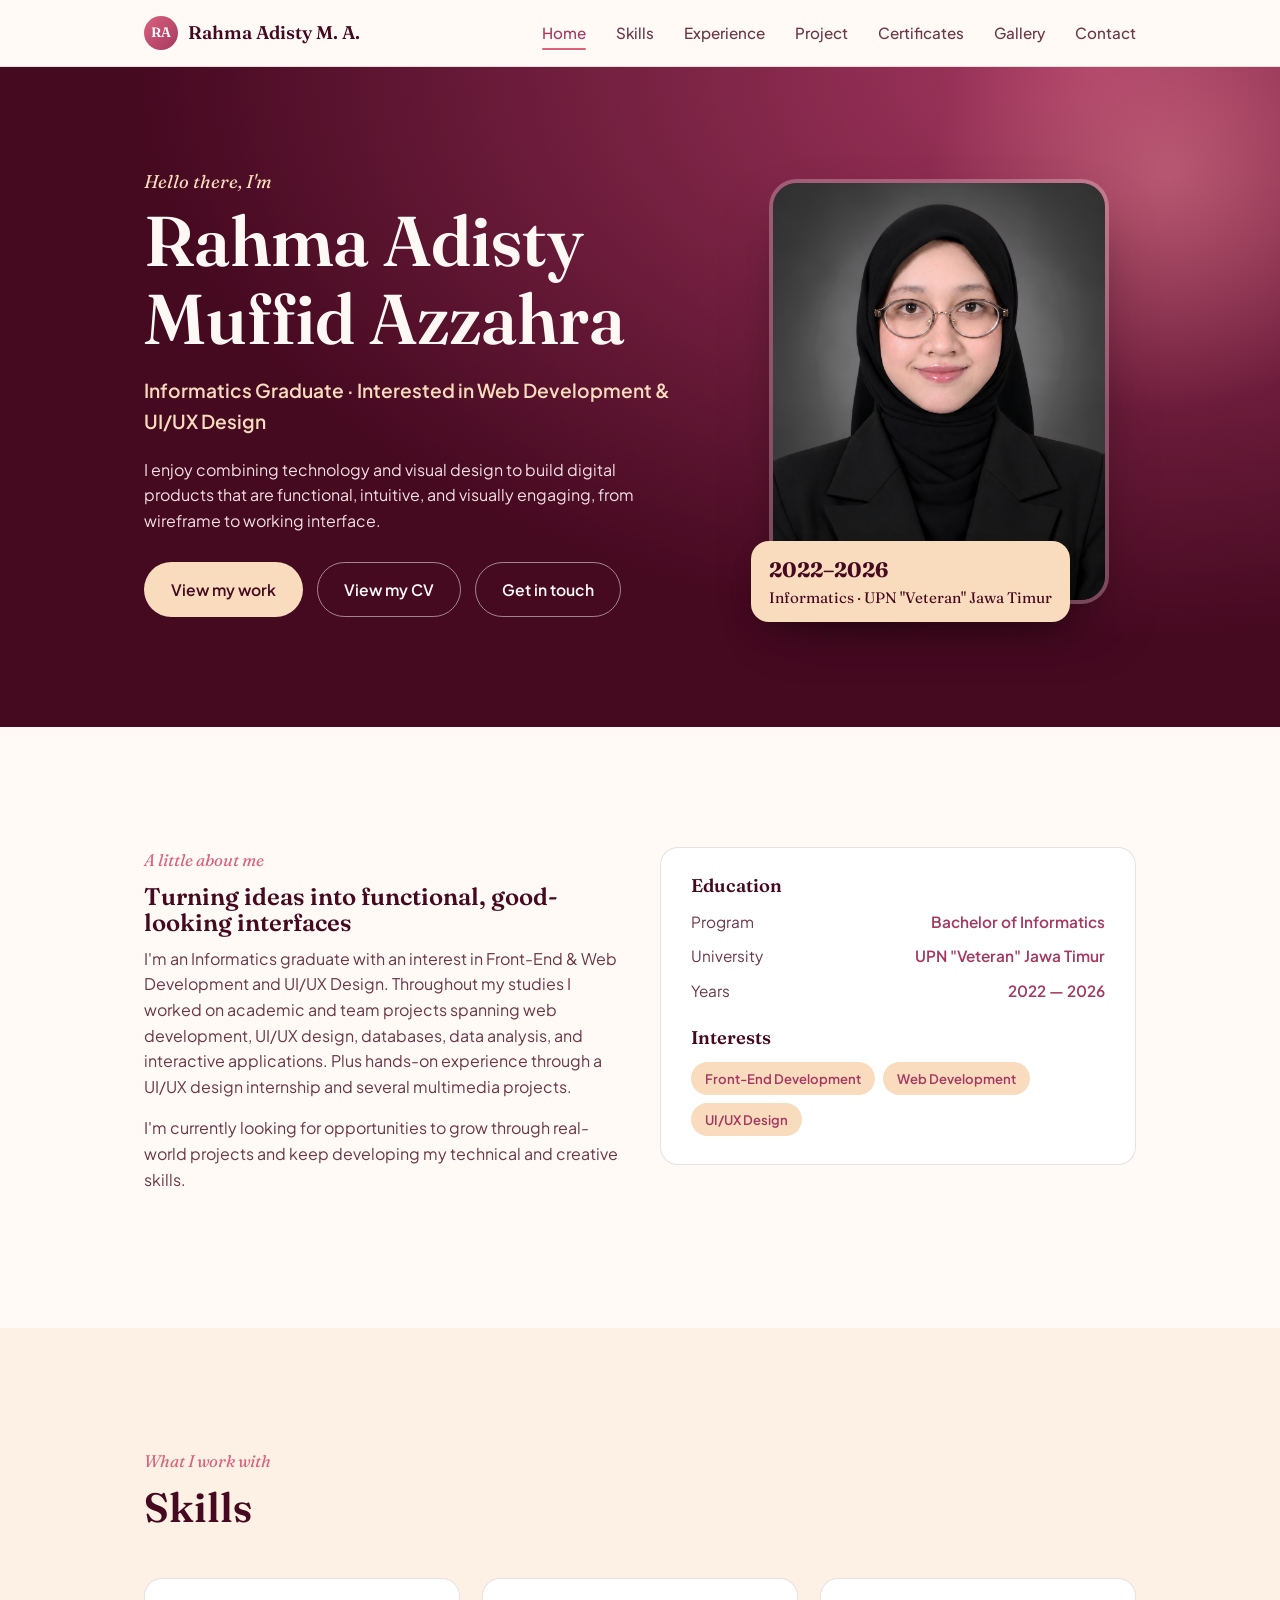
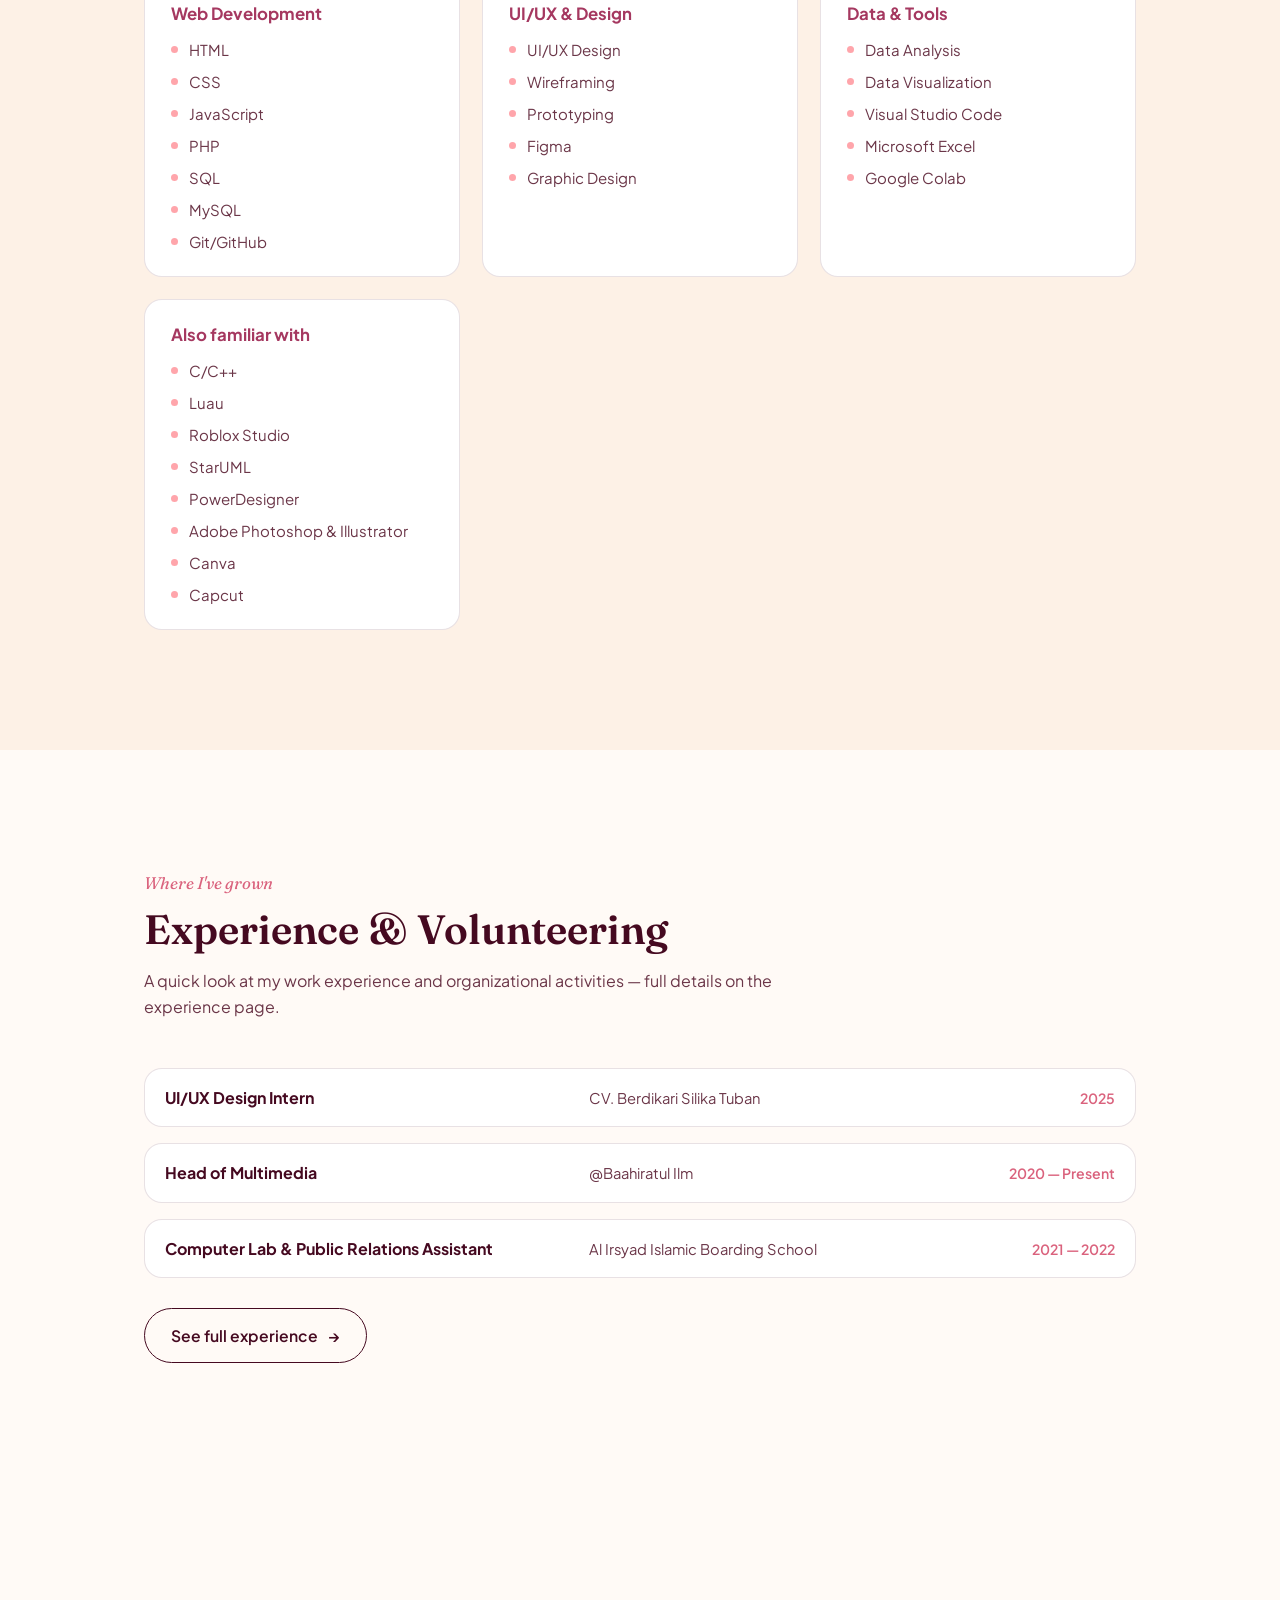
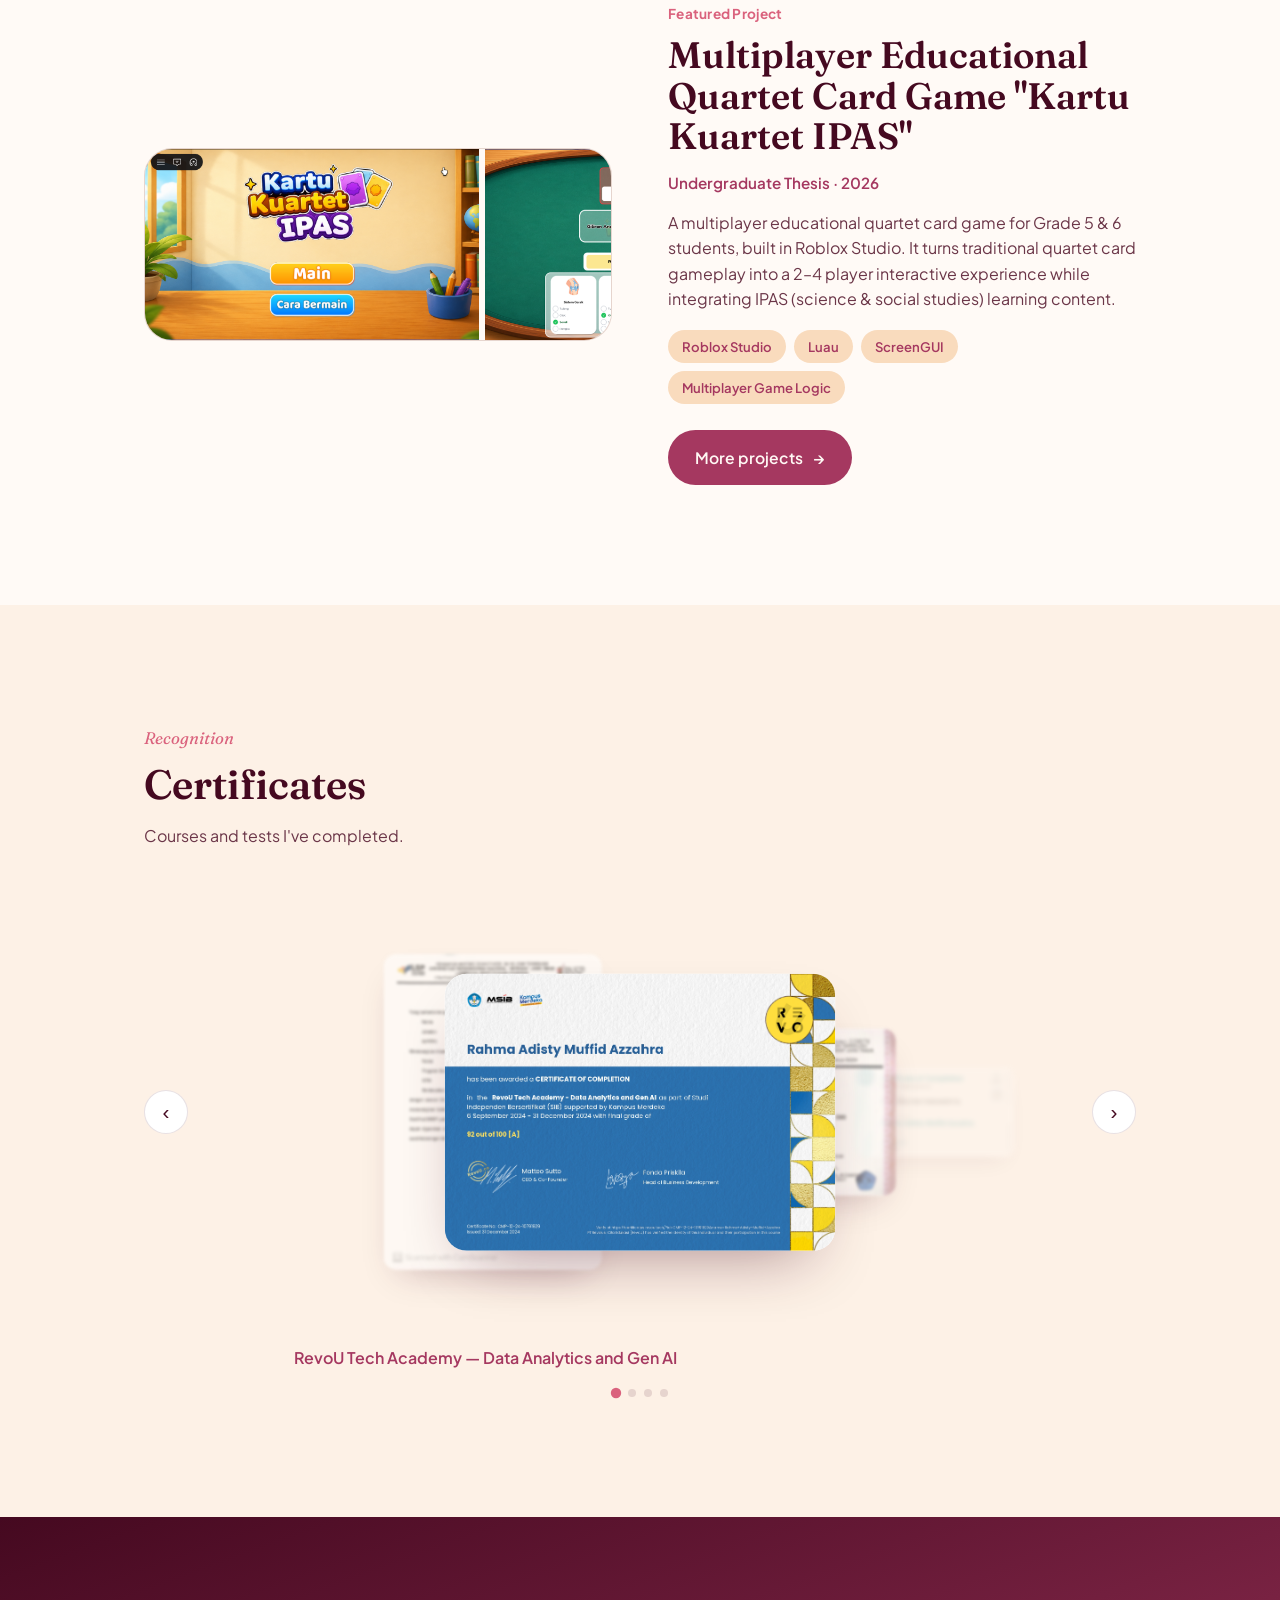
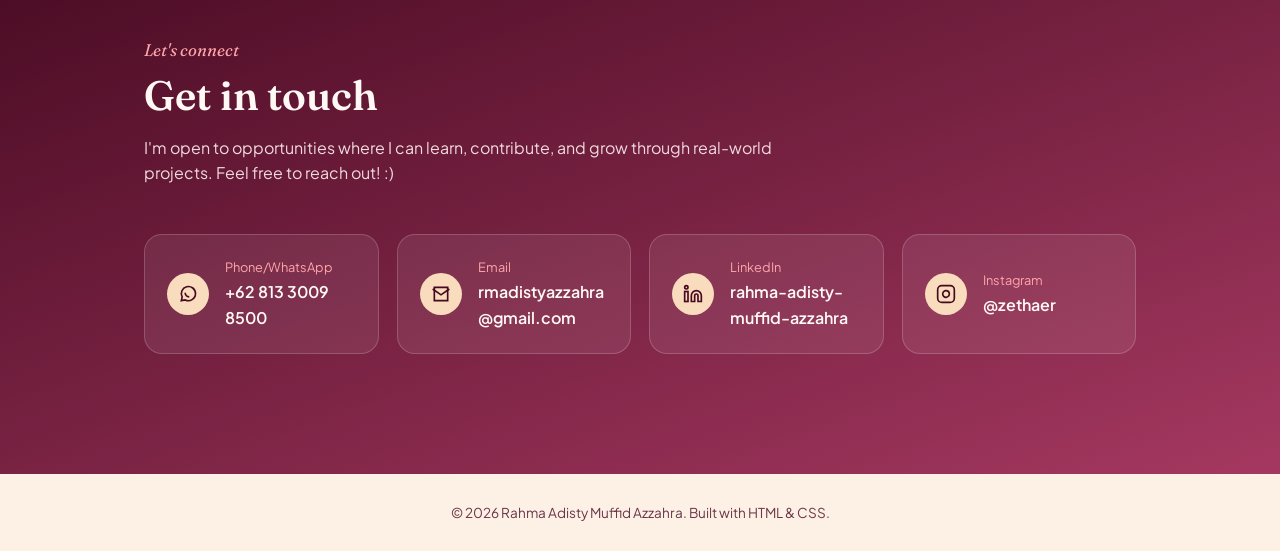
==== commit a72db48e: "update porto" ====
--- a/index.html
+++ b/index.html
@@ -40,10 +40,11 @@
     <div>
       <p class="hero-eyebrow">Hello there, I'm</p>
       <h1>Rahma Adisty<br>Muffid Azzahra</h1>
-      <p class="hero-role">Informatics Graduate · Front-End &amp; Web Development · UI/UX Design</p>
+      <p class="hero-role">Informatics Graduate · Interested in Web Development & UI/UX Design</p>
       <p class="hero-desc">I enjoy combining technology and visual design to build digital products that are functional, intuitive, and visually engaging, from wireframe to working interface.</p>
       <div class="hero-actions">
         <a href="#project" class="btn btn-light">View my work</a>
+        <a href="images/CV.pdf" target="_blank" rel="noopener" class="btn btn-ghost" style="border-color:rgba(255,255,255,0.5); color:#fff8f4;">View my CV</a>
         <a href="#contact" class="btn btn-ghost" style="border-color:rgba(255,255,255,0.5); color:#fff8f4;">Get in touch</a>
       </div>
     </div>
@@ -72,7 +73,7 @@
         <li><span>University</span><span>UPN "Veteran" Jawa Timur</span></li>
         <li><span>Years</span><span>2022 — 2026</span></li>
       </ul>
-      <h3 style="margin-top:24px;">Focus</h3>
+      <h3 style="margin-top:24px;">Interests</h3>
       <div class="tag-row">
         <span class="tag">Front-End Development</span>
         <span class="tag">Web Development</span>
@@ -92,19 +93,19 @@
     <div class="skills-grid">
       <div class="skill-card">
         <h3>Web Development</h3>
-        <ul><li>HTML</li><li>CSS</li><li>JavaScript</li><li>PHP</li><li>SQL / MySQL</li><li>Git / GitHub</li></ul>
+        <ul><li>HTML</li><li>CSS</li><li>JavaScript</li><li>PHP</li><li>SQL</li><li>MySQL</li><li>Git/GitHub</li></ul>
       </div>
       <div class="skill-card">
         <h3>UI/UX & Design</h3>
-        <ul><li>UI/UX Design</li><li>User Interface Design</li><li>Wireframing</li><li>Prototyping</li><li>Figma</li><li>Graphic &amp; Visual Design</li></ul>
+        <ul><li>UI/UX Design</li><li>Wireframing</li><li>Prototyping</li><li>Figma</li><li>Graphic Design</li></ul>
       </div>
       <div class="skill-card">
         <h3>Data & Tools</h3>
-        <ul><li>Data Analysis</li><li>Data Visualization</li><li>Microsoft Excel</li><li>Microsoft Word</li><li>Google Colab</li><li>Visual Studio Code</li></ul>
+        <ul><li>Data Analysis</li><li>Data Visualization</li><li>Visual Studio Code</li><li>Microsoft Excel</li><li>Google Colab</li></ul>
       </div>
       <div class="skill-card">
         <h3>Also familiar with</h3>
-        <ul><li>C / C++</li><li>StarUML</li><li>PowerDesigner</li><li>Adobe Photoshop &amp; Illustrator</li><li>Canva</li><li>Capcut</li></ul>
+        <ul><li>C/C++</li><li>Luau</li><li>Roblox Studio</li><li>StarUML</li><li>PowerDesigner</li><li>Adobe Photoshop &amp; Illustrator</li><li>Canva</li><li>Capcut</li></ul>
       </div>
     </div>
   </div>
@@ -121,7 +122,7 @@
     <div class="exp-preview-list">
       <div class="exp-preview-item">
         <span class="role">UI/UX Design Intern</span>
-        <span class="org">CV. Berdikari Silika, Tuban</span>
+        <span class="org">CV. Berdikari Silika Tuban</span>
         <span class="year">2025</span>
       </div>
       <div class="exp-preview-item">
@@ -206,7 +207,7 @@
     <div class="section-head">
       <span class="section-kicker" style="color:var(--pink);">Let's connect</span>
       <h2>Get in touch</h2>
-      <p>Open to opportunities in front-end development and UI/UX design. Feel free to reach out :)</p>
+      <p>I'm open to opportunities where I can learn, contribute, and grow through real-world projects. Feel free to reach out! :)</p>
     </div>
     <div class="contact-grid">
       <a class="contact-item" href="https://wa.me/6281330098500" target="_blank" rel="noopener">
@@ -221,9 +222,9 @@
         <span class="contact-icon"><svg viewBox="0 0 24 24" fill="none" stroke="currentColor" stroke-width="2"><path d="M16 8a6 6 0 0 1 6 6v7h-4v-7a2 2 0 0 0-4 0v7h-4v-7a6 6 0 0 1 6-6z"/><rect x="2" y="9" width="4" height="12"/><circle cx="4" cy="4" r="2"/></svg></span>
         <span><span class="label">LinkedIn</span><span class="value">rahma-adisty-muffid-azzahra</span></span>
       </a>
-      <a class="contact-item" href="https://instagram.com/radistyazara" target="_blank" rel="noopener">
+      <a class="contact-item" href="https://instagram.com/zethaer" target="_blank" rel="noopener">
         <span class="contact-icon"><svg viewBox="0 0 24 24" fill="none" stroke="currentColor" stroke-width="2"><rect x="2" y="2" width="20" height="20" rx="5"/><path d="M16 11.37A4 4 0 1 1 12.63 8 4 4 0 0 1 16 11.37z"/><path d="M17.5 6.5h.01"/></svg></span>
-        <span><span class="label">Instagram</span><span class="value">@radistyazara</span></span>
+        <span><span class="label">Instagram</span><span class="value">@zethaer</span></span>
       </a>
     </div>
   </div>
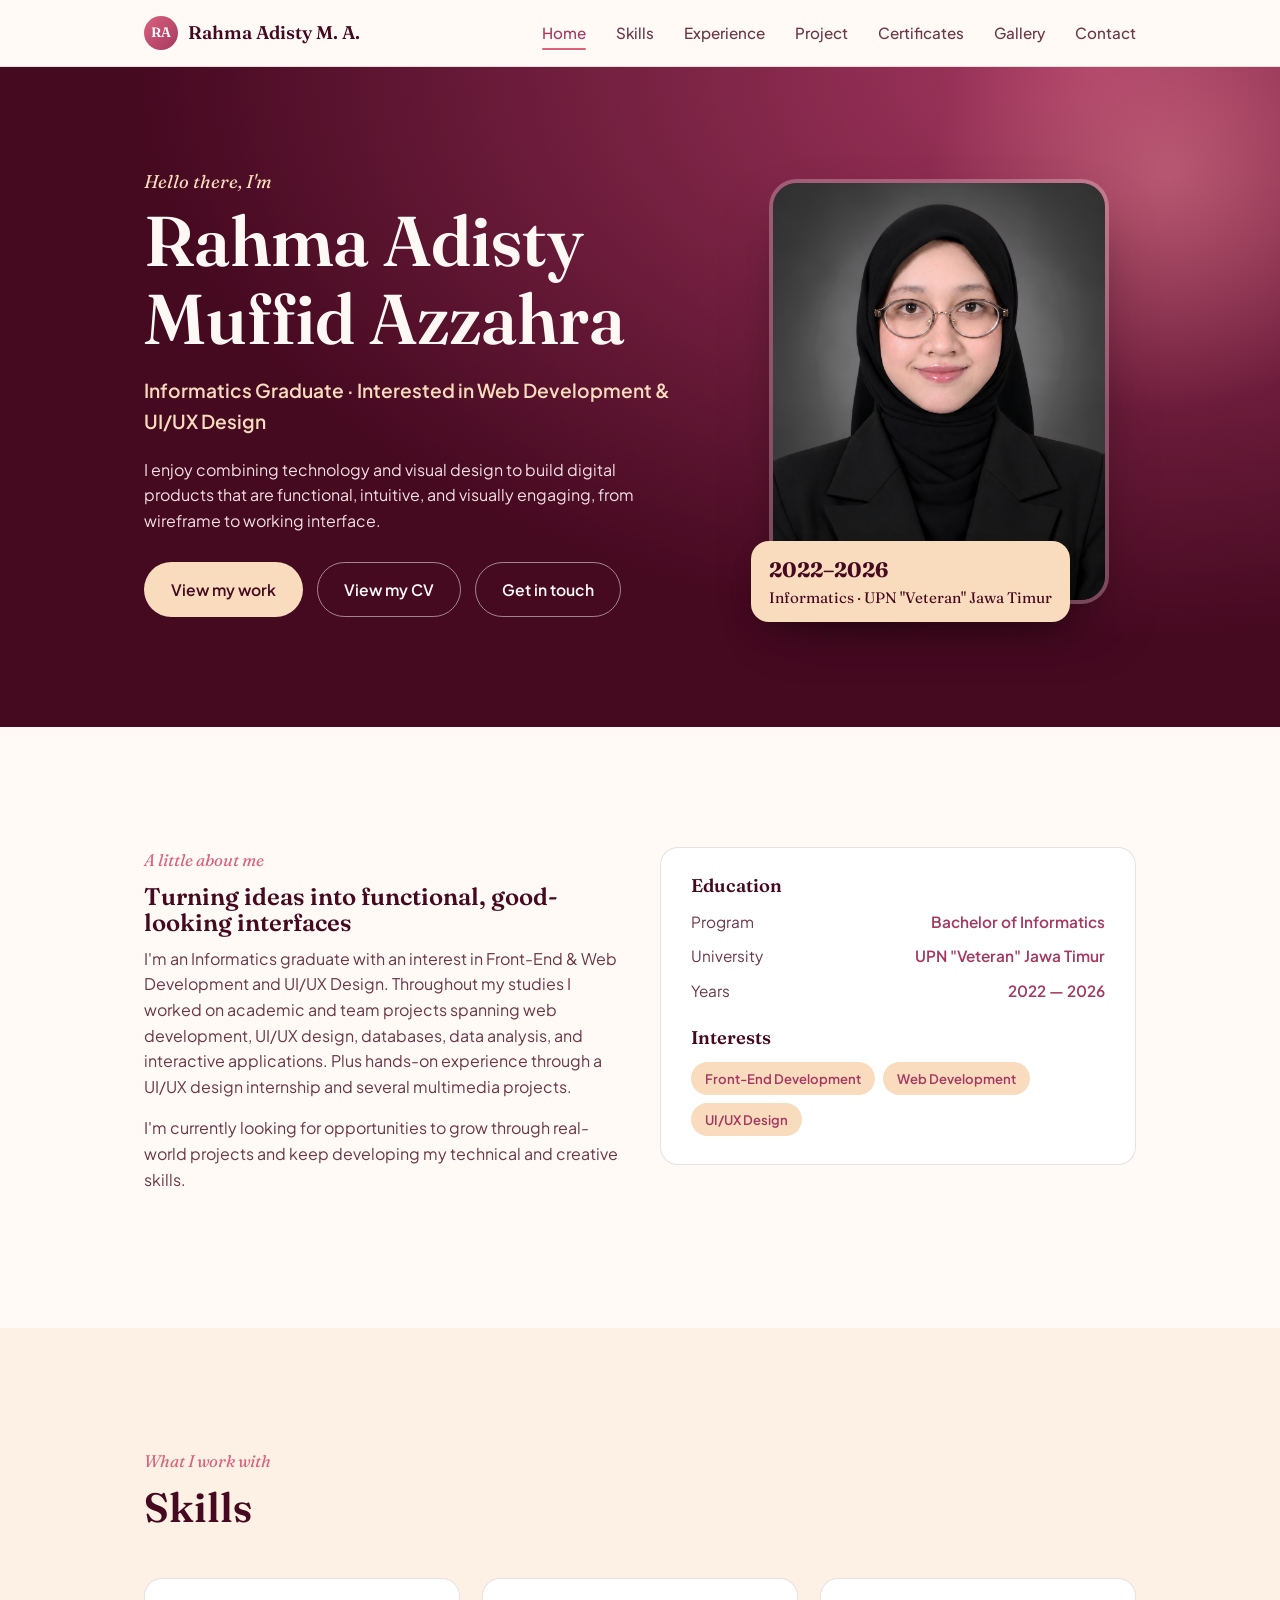
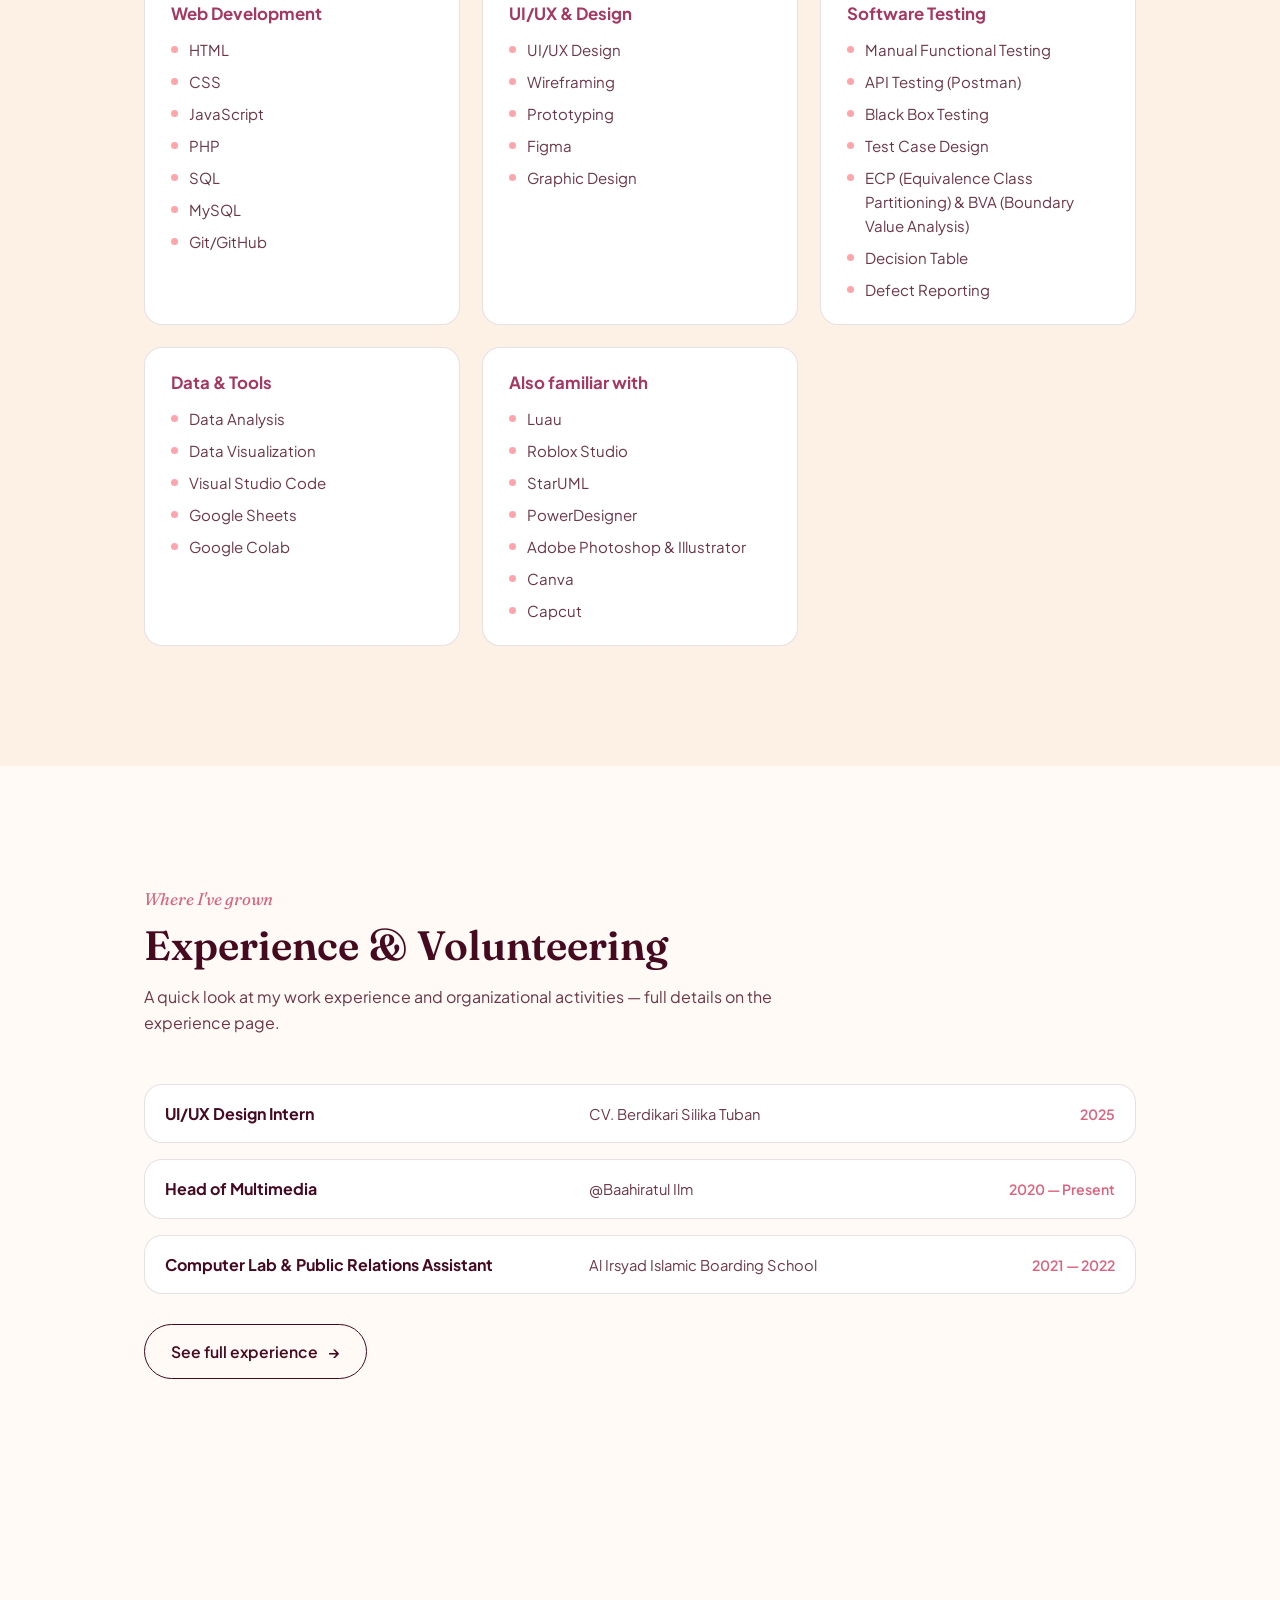
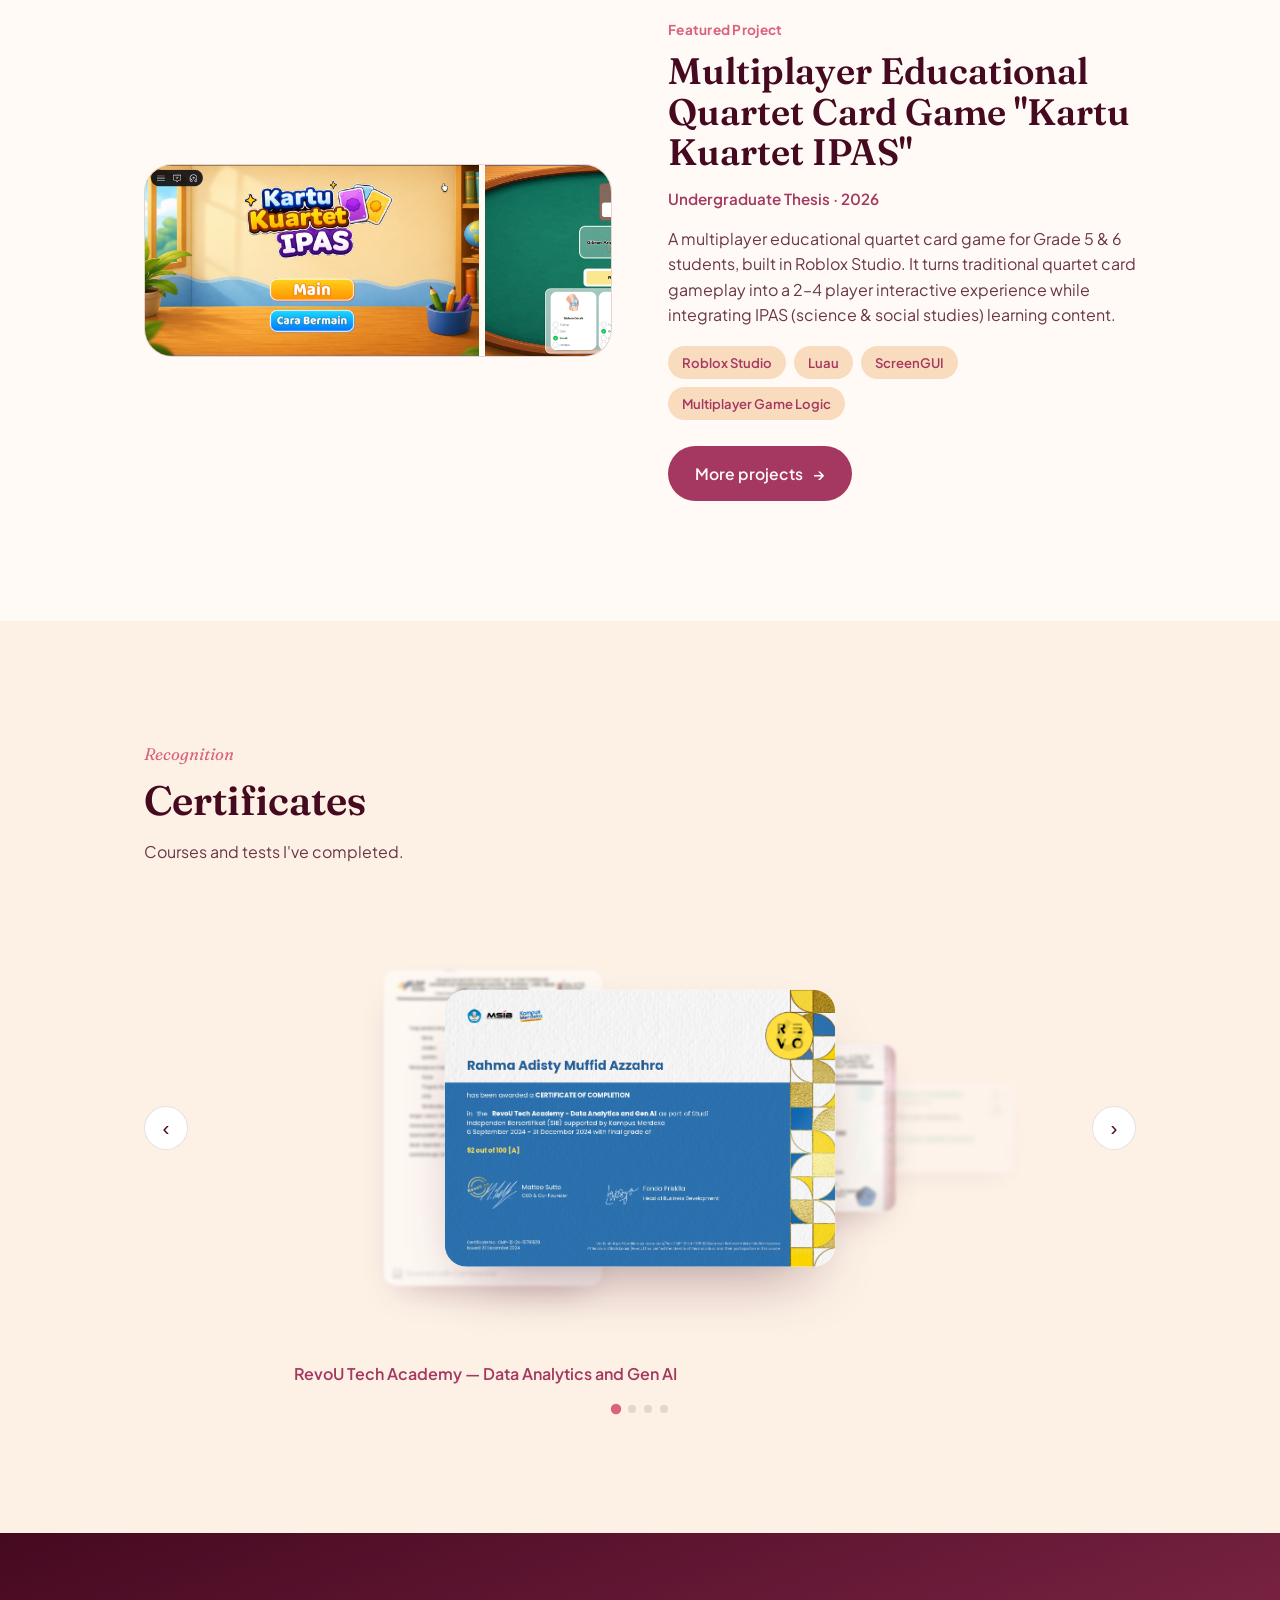
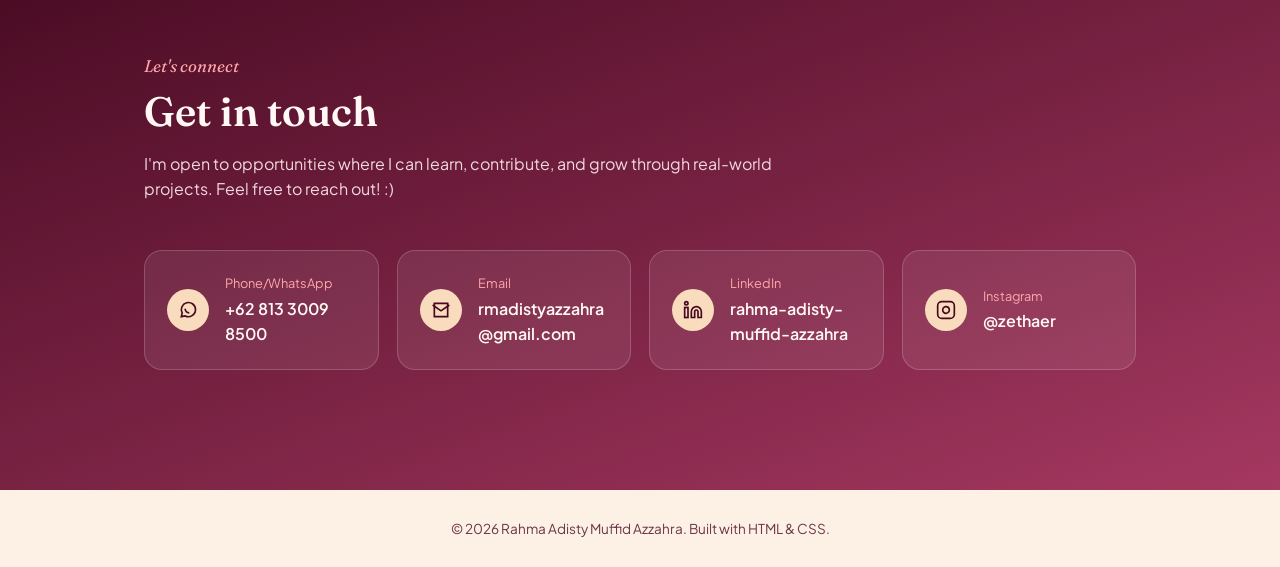
==== commit 8007db8b: "update project" ====
--- a/index.html
+++ b/index.html
@@ -100,12 +100,18 @@
         <ul><li>UI/UX Design</li><li>Wireframing</li><li>Prototyping</li><li>Figma</li><li>Graphic Design</li></ul>
       </div>
       <div class="skill-card">
+        <h3>Software Testing</h3>
+        <ul>
+          <li>Manual Functional Testing</li><li>API Testing (Postman)</li><li>Black Box Testing</li><li>Test Case Design</li><li>ECP (Equivalence Class Partitioning) &amp; BVA (Boundary Value Analysis)</li><li>Decision Table</li><li>Defect Reporting</li>
+        </ul>
+      </div>
+      <div class="skill-card">
         <h3>Data & Tools</h3>
-        <ul><li>Data Analysis</li><li>Data Visualization</li><li>Visual Studio Code</li><li>Microsoft Excel</li><li>Google Colab</li></ul>
+        <ul><li>Data Analysis</li><li>Data Visualization</li><li>Visual Studio Code</li><li>Google Sheets</li><li>Google Colab</li></ul>
       </div>
       <div class="skill-card">
         <h3>Also familiar with</h3>
-        <ul><li>C/C++</li><li>Luau</li><li>Roblox Studio</li><li>StarUML</li><li>PowerDesigner</li><li>Adobe Photoshop &amp; Illustrator</li><li>Canva</li><li>Capcut</li></ul>
+        <ul><li>Luau</li><li>Roblox Studio</li><li>StarUML</li><li>PowerDesigner</li><li>Adobe Photoshop &amp; Illustrator</li><li>Canva</li><li>Capcut</li></ul>
       </div>
     </div>
   </div>
--- a/css/style.css
+++ b/css/style.css
@@ -2,890 +2,1000 @@
    Rahma Adisty Muffid Azzahra — Portfolio
    Design tokens
    ========================================================================== */
-:root {
-  --cream:      #f9dbbd;
-  --pink:       #ffa5ab;
-  --rose:       #da627d;
-  --wine:       #a53860;
-  --plum:       #450920;
-
-  --bg:         #fffaf6;
-  --bg-alt:     #fdf1e6;
-  --ink:        #2b0a15;
-  --ink-soft:   #6b3648;
-  --line:       rgba(69, 9, 32, 0.12);
-
-  --font-display: "Fraunces", "Iowan Old Style", Georgia, serif;
-  --font-body: "Plus Jakarta Sans", "Segoe UI", sans-serif;
-
-  --radius-s: 10px;
-  --radius-m: 18px;
-  --radius-l: 28px;
-
-  --container: 1120px;
-  --pad: clamp(20px, 5vw, 64px);
-
-  --ease: cubic-bezier(.22, 1, .36, 1);
-}
-
-@media (prefers-color-scheme: dark) {
-  /* Portfolio keeps a fixed warm palette regardless of system theme,
-     to preserve the brand colors chosen for this site. */
-}
-
-*, *::before, *::after { box-sizing: border-box; }
-html { scroll-behavior: smooth; }
-
-body {
-  margin: 0;
-  font-family: var(--font-body);
-  color: var(--ink);
-  background: var(--bg);
-  line-height: 1.6;
-  -webkit-font-smoothing: antialiased;
-}
-
-img { max-width: 100%; display: block; }
-
-a { color: inherit; text-decoration: none; }
-
-h1, h2, h3, h4 {
-  font-family: var(--font-display);
-  color: var(--plum);
-  margin: 0 0 0.4em;
-  line-height: 1.1;
-  font-weight: 600;
-}
-
-p { margin: 0 0 1em; max-width: 62ch; color: var(--ink-soft); }
-
-.container {
-  max-width: var(--container);
-  margin: 0 auto;
-  padding: 0 var(--pad);
-}
-
-section { padding: clamp(64px, 10vw, 120px) 0; }
-
-.section-alt { background: var(--bg-alt); }
-
-.section-head { margin-bottom: 48px; max-width: 640px; }
-.section-head h2 { font-size: clamp(1.9rem, 3.2vw, 2.6rem); }
-.section-head p { margin: 0; }
-
-.section-kicker {
-  display: inline-block;
-  font-family: var(--font-display);
-  font-style: italic;
-  font-size: 1.05rem;
-  color: var(--rose);
-  margin-bottom: 10px;
-}
-
-/* Buttons -------------------------------------------------------------- */
-.btn {
-  display: inline-flex;
-  align-items: center;
-  gap: 10px;
-  padding: 14px 26px;
-  border-radius: 999px;
-  font-weight: 600;
-  font-size: 0.98rem;
-  border: 1.5px solid transparent;
-  transition: transform .35s var(--ease), background .35s, color .35s, border-color .35s;
-  cursor: pointer;
-  white-space: nowrap;
-}
-.btn:hover { transform: translateY(-2px); }
-.btn:focus-visible { outline: 3px solid var(--pink); outline-offset: 2px; }
-
-.btn-primary { background: var(--wine); color: #fff8f4; }
-.btn-primary:hover { background: var(--plum); }
-
-.btn-ghost {
-  background: transparent;
-  color: var(--plum);
-  border-color: var(--plum);
-}
-.btn-ghost:hover { background: var(--plum); color: #fff8f4; }
-
-.btn-light {
-  background: var(--cream);
-  color: var(--plum);
-}
-.btn-light:hover { background: #fff; }
-
-.btn-arrow { transition: transform .35s var(--ease); }
-.btn:hover .btn-arrow { transform: translateX(4px); }
-
-/* Tags ------------------------------------------------------------------ */
-.tag-row { display: flex; flex-wrap: wrap; gap: 8px; }
-.tag {
-  font-size: 0.82rem;
-  font-weight: 600;
-  padding: 6px 14px;
-  border-radius: 999px;
-  background: var(--cream);
-  color: var(--wine);
-}
-
-/* ==========================================================================
-   Navbar
-   ========================================================================== */
-.nav {
-  position: sticky;
-  top: 0;
-  z-index: 100;
-  background: rgba(255, 250, 246, 0.88);
-  backdrop-filter: blur(10px);
-  border-bottom: 1px solid var(--line);
-}
-.nav-inner {
-  max-width: var(--container);
-  margin: 0 auto;
-  padding: 16px var(--pad);
-  display: flex;
-  align-items: center;
-  justify-content: space-between;
-  gap: 24px;
-}
-.brand {
-  font-family: var(--font-display);
-  font-weight: 600;
-  font-size: 1.15rem;
-  color: var(--plum);
-  display: flex;
-  align-items: center;
-  gap: 10px;
-}
-.brand-mark {
-  width: 34px; height: 34px;
-  border-radius: 50%;
-  background: linear-gradient(135deg, var(--rose), var(--wine));
-  color: #fff;
-  display: flex; align-items: center; justify-content: center;
-  font-size: 0.85rem;
-  font-family: var(--font-display);
-}
-.nav-links {
-  display: flex;
-  align-items: center;
-  gap: 30px;
-  list-style: none;
-  margin: 0; padding: 0;
-}
-.nav-links a {
-  font-size: 0.95rem;
-  font-weight: 500;
-  color: var(--ink-soft);
-  position: relative;
-  padding: 4px 0;
-  transition: color .25s;
-}
-.nav-links a:hover, .nav-links a.active { color: var(--wine); }
-.nav-links a.active::after {
-  content: "";
-  position: absolute; left: 0; right: 0; bottom: -4px;
-  height: 2px; background: var(--rose); border-radius: 2px;
-}
-.nav-cta { flex-shrink: 0; }
-
-.nav-toggle {
-  display: none;
-  background: none; border: none; cursor: pointer;
-  width: 40px; height: 40px;
-  flex-direction: column; align-items: center; justify-content: center; gap: 5px;
-}
-.nav-toggle span {
-  width: 22px; height: 2px; background: var(--plum); border-radius: 2px;
-  transition: transform .3s, opacity .3s;
-}
-.nav-toggle.is-open span:nth-child(1) { transform: translateY(7px) rotate(45deg); }
-.nav-toggle.is-open span:nth-child(2) { opacity: 0; }
-.nav-toggle.is-open span:nth-child(3) { transform: translateY(-7px) rotate(-45deg); }
-
-@media (max-width: 860px) {
-  .nav-toggle { display: flex; }
+   :root {
+    --cream:      #f9dbbd;
+    --pink:       #ffa5ab;
+    --rose:       #da627d;
+    --wine:       #a53860;
+    --plum:       #450920;
+  
+    --bg:         #fffaf6;
+    --bg-alt:     #fdf1e6;
+    --ink:        #2b0a15;
+    --ink-soft:   #6b3648;
+    --line:       rgba(69, 9, 32, 0.12);
+  
+    --font-display: "Fraunces", "Iowan Old Style", Georgia, serif;
+    --font-body: "Plus Jakarta Sans", "Segoe UI", sans-serif;
+  
+    --radius-s: 10px;
+    --radius-m: 18px;
+    --radius-l: 28px;
+  
+    --container: 1120px;
+    --pad: clamp(20px, 5vw, 64px);
+  
+    --ease: cubic-bezier(.22, 1, .36, 1);
+  }
+  
+  @media (prefers-color-scheme: dark) {
+    /* Portfolio keeps a fixed warm palette regardless of system theme,
+       to preserve the brand colors chosen for this site. */
+  }
+  
+  *, *::before, *::after { box-sizing: border-box; }
+  html { scroll-behavior: smooth; }
+  
+  body {
+    margin: 0;
+    font-family: var(--font-body);
+    color: var(--ink);
+    background: var(--bg);
+    line-height: 1.6;
+    -webkit-font-smoothing: antialiased;
+  }
+  
+  img { max-width: 100%; display: block; }
+  
+  a { color: inherit; text-decoration: none; }
+  
+  h1, h2, h3, h4 {
+    font-family: var(--font-display);
+    color: var(--plum);
+    margin: 0 0 0.4em;
+    line-height: 1.1;
+    font-weight: 600;
+  }
+  
+  p { margin: 0 0 1em; max-width: 62ch; color: var(--ink-soft); }
+  
+  .container {
+    max-width: var(--container);
+    margin: 0 auto;
+    padding: 0 var(--pad);
+  }
+  
+  section { padding: clamp(64px, 10vw, 120px) 0; }
+  
+  .section-alt { background: var(--bg-alt); }
+  
+  .section-head { margin-bottom: 48px; max-width: 640px; }
+  .section-head h2 { font-size: clamp(1.9rem, 3.2vw, 2.6rem); }
+  .section-head p { margin: 0; }
+  
+  .section-kicker {
+    display: inline-block;
+    font-family: var(--font-display);
+    font-style: italic;
+    font-size: 1.05rem;
+    color: var(--rose);
+    margin-bottom: 10px;
+  }
+  
+  /* Buttons -------------------------------------------------------------- */
+  .btn {
+    display: inline-flex;
+    align-items: center;
+    gap: 10px;
+    padding: 14px 26px;
+    border-radius: 999px;
+    font-weight: 600;
+    font-size: 0.98rem;
+    border: 1.5px solid transparent;
+    transition: transform .35s var(--ease), background .35s, color .35s, border-color .35s;
+    cursor: pointer;
+    white-space: nowrap;
+  }
+  .btn:hover { transform: translateY(-2px); }
+  .btn:focus-visible { outline: 3px solid var(--pink); outline-offset: 2px; }
+  
+  .btn-primary { background: var(--wine); color: #fff8f4; }
+  .btn-primary:hover { background: var(--plum); }
+  
+  .btn-ghost {
+    background: transparent;
+    color: var(--plum);
+    border-color: var(--plum);
+  }
+  .btn-ghost:hover { background: var(--plum); color: #fff8f4; }
+  
+  .btn-light {
+    background: var(--cream);
+    color: var(--plum);
+  }
+  .btn-light:hover { background: #fff; }
+  
+  .btn-arrow { transition: transform .35s var(--ease); }
+  .btn:hover .btn-arrow { transform: translateX(4px); }
+  
+  /* Tags ------------------------------------------------------------------ */
+  .tag-row { display: flex; flex-wrap: wrap; gap: 8px; }
+  .tag {
+    font-size: 0.82rem;
+    font-weight: 600;
+    padding: 6px 14px;
+    border-radius: 999px;
+    background: var(--cream);
+    color: var(--wine);
+  }
+  
+  /* ==========================================================================
+     Navbar
+     ========================================================================== */
+  .nav {
+    position: sticky;
+    top: 0;
+    z-index: 100;
+    background: rgba(255, 250, 246, 0.88);
+    backdrop-filter: blur(10px);
+    border-bottom: 1px solid var(--line);
+  }
+  .nav-inner {
+    max-width: var(--container);
+    margin: 0 auto;
+    padding: 16px var(--pad);
+    display: flex;
+    align-items: center;
+    justify-content: space-between;
+    gap: 24px;
+  }
+  .brand {
+    font-family: var(--font-display);
+    font-weight: 600;
+    font-size: 1.15rem;
+    color: var(--plum);
+    display: flex;
+    align-items: center;
+    gap: 10px;
+  }
+  .brand-mark {
+    width: 34px; height: 34px;
+    border-radius: 50%;
+    background: linear-gradient(135deg, var(--rose), var(--wine));
+    color: #fff;
+    display: flex; align-items: center; justify-content: center;
+    font-size: 0.85rem;
+    font-family: var(--font-display);
+  }
   .nav-links {
+    display: flex;
+    align-items: center;
+    gap: 30px;
+    list-style: none;
+    margin: 0; padding: 0;
+  }
+  .nav-links a {
+    font-size: 0.95rem;
+    font-weight: 500;
+    color: var(--ink-soft);
+    position: relative;
+    padding: 4px 0;
+    transition: color .25s;
+  }
+  .nav-links a:hover, .nav-links a.active { color: var(--wine); }
+  .nav-links a.active::after {
+    content: "";
+    position: absolute; left: 0; right: 0; bottom: -4px;
+    height: 2px; background: var(--rose); border-radius: 2px;
+  }
+  .nav-cta { flex-shrink: 0; }
+  
+  .nav-toggle {
+    display: none;
+    background: none; border: none; cursor: pointer;
+    width: 40px; height: 40px;
+    flex-direction: column; align-items: center; justify-content: center; gap: 5px;
+  }
+  .nav-toggle span {
+    width: 22px; height: 2px; background: var(--plum); border-radius: 2px;
+    transition: transform .3s, opacity .3s;
+  }
+  .nav-toggle.is-open span:nth-child(1) { transform: translateY(7px) rotate(45deg); }
+  .nav-toggle.is-open span:nth-child(2) { opacity: 0; }
+  .nav-toggle.is-open span:nth-child(3) { transform: translateY(-7px) rotate(-45deg); }
+  
+  @media (max-width: 860px) {
+    .nav-toggle { display: flex; }
+    .nav-links {
+      position: absolute;
+      top: 100%; left: 0; right: 0;
+      flex-direction: column;
+      align-items: flex-start;
+      background: var(--bg);
+      padding: 20px var(--pad) 26px;
+      border-bottom: 1px solid var(--line);
+      gap: 16px;
+      display: none;
+    }
+    .nav-links.is-open { display: flex; }
+    .nav-cta { display: none; }
+  }
+  
+  /* ==========================================================================
+     Hero
+     ========================================================================== */
+  .hero {
+    background: radial-gradient(120% 140% at 85% 0%, var(--wine) 0%, var(--plum) 62%);
+    color: #fff8f4;
+    padding: clamp(60px, 9vw, 100px) 0 clamp(70px, 10vw, 110px);
+    position: relative;
+    overflow: hidden;
+  }
+  .hero::before {
+    content: "";
+    position: absolute; inset: -20% -10% auto auto;
+    width: 480px; height: 480px;
+    background: radial-gradient(circle, rgba(255,165,171,0.35), transparent 70%);
+    pointer-events: none;
+  }
+  .hero-grid {
+    display: grid;
+    grid-template-columns: 1.15fr 0.85fr;
+    gap: clamp(32px, 6vw, 64px);
+    align-items: center;
+    position: relative;
+  }
+  .hero-eyebrow {
+    font-family: var(--font-display);
+    font-style: italic;
+    font-size: 1.15rem;
+    color: var(--cream);
+    margin-bottom: 6px;
+  }
+  .hero h1 {
+    color: #fff8f4;
+    font-size: clamp(2.6rem, 6vw, 4.4rem);
+    margin-bottom: 18px;
+  }
+  .hero-role {
+    font-weight: 600;
+    color: var(--cream);
+    font-size: clamp(1rem, 1.6vw, 1.2rem);
+    margin-bottom: 20px;
+  }
+  .hero p.hero-desc {
+    color: #f4dfe1;
+    max-width: 46ch;
+  }
+  .hero-actions { display: flex; flex-wrap: wrap; gap: 14px; margin-top: 28px; }
+  
+  .hero-photo-wrap { position: relative; justify-self: center; }
+  .hero-photo {
+    width: min(340px, 80vw);
+    aspect-ratio: 4/5;
+    border-radius: var(--radius-l);
+    overflow: hidden;
+    border: 4px solid rgba(255,255,255,0.25);
+    box-shadow: 0 30px 60px -20px rgba(0,0,0,0.5);
+  }
+  .hero-photo img { width: 100%; height: 100%; object-fit: cover; }
+  .hero-badge {
     position: absolute;
-    top: 100%; left: 0; right: 0;
+    bottom: -18px; left: -18px;
+    background: var(--cream);
+    color: var(--plum);
+    padding: 12px 18px;
+    border-radius: var(--radius-m);
+    font-family: var(--font-display);
+    font-size: 0.95rem;
+    box-shadow: 0 14px 30px -12px rgba(0,0,0,0.35);
+  }
+  .hero-badge strong { display: block; font-size: 1.3rem; }
+  
+  @media (max-width: 860px) {
+    .hero-grid { grid-template-columns: 1fr; text-align: left; }
+    .hero-photo-wrap { justify-self: flex-start; }
+  }
+  
+  /* ==========================================================================
+     About / Education
+     ========================================================================== */
+  .about-grid {
+    display: grid;
+    grid-template-columns: 1fr 1fr;
+    gap: 40px;
+    align-items: start;
+  }
+  .info-card {
+    background: #fff;
+    border: 1px solid var(--line);
+    border-radius: var(--radius-m);
+    padding: 28px 30px;
+  }
+  .info-card h3 { font-size: 1.15rem; margin-bottom: 14px; }
+  .info-list { list-style: none; margin: 0; padding: 0; display: grid; gap: 10px; }
+  .info-list li { display: flex; justify-content: space-between; gap: 12px; color: var(--ink-soft); font-size: 0.96rem; }
+  .info-list li span:last-child { color: var(--wine); font-weight: 600; text-align: right; }
+  
+  @media (max-width: 760px) { .about-grid { grid-template-columns: 1fr; } }
+  
+  /* ==========================================================================
+     Skills
+     ========================================================================== */
+  .skills-grid {
+    display: grid;
+    grid-template-columns: repeat(auto-fit, minmax(240px, 1fr));
+    gap: 22px;
+  }
+  .skill-card {
+    background: #fff;
+    border-radius: var(--radius-m);
+    padding: 26px 26px 22px;
+    border: 1px solid var(--line);
+    transition: border-color .3s, transform .3s var(--ease);
+  }
+  .skill-card:hover { border-color: var(--rose); transform: translateY(-4px); }
+  .skill-card h3 {
+    font-size: 1.05rem;
+    color: var(--wine);
+    font-family: var(--font-body);
+    font-weight: 700;
+    margin-bottom: 14px;
+  }
+  .skill-card ul { list-style: none; margin: 0; padding: 0; display: grid; gap: 8px; }
+  .skill-card li {
+    font-size: 0.94rem;
+    color: var(--ink-soft);
+    padding-left: 18px;
+    position: relative;
+  }
+  .skill-card li::before {
+    content: "";
+    position: absolute; left: 0; top: 0.55em;
+    width: 7px; height: 7px; border-radius: 50%;
+    background: var(--pink);
+  }
+  
+  /* ==========================================================================
+     Featured project (home preview)
+     ========================================================================== */
+  .project-feature {
+    display: grid;
+    grid-template-columns: 1fr 1fr;
+    gap: clamp(28px, 5vw, 56px);
+    align-items: center;
+  }
+  .carousel {
+    position: relative;
+    overflow: hidden;
+    border-radius: var(--radius-l);
+    border: 1px solid var(--line);
+    background: var(--bg-alt);
+  }
+  .carousel-track {
+    display: flex;
+    width: max-content;
+    animation: carousel-scroll 16s linear infinite;
+  }
+  .carousel:hover .carousel-track { animation-play-state: paused; }
+  .carousel-track img {
+    width: 340px;
+    aspect-ratio: 16/9;
+    object-fit: cover;
+    flex-shrink: 0;
+    border-right: 6px solid var(--bg);
+  }
+  @keyframes carousel-scroll {
+    0%   { transform: translateX(0); }
+    100% { transform: translateX(-50%); }
+  }
+  @media (prefers-reduced-motion: reduce) {
+    .carousel-track { animation: none; overflow-x: auto; }
+  }
+  
+  .project-copy .project-kicker {
+    font-size: 0.85rem;
+    font-weight: 700;
+    letter-spacing: 0.02em;
+    color: var(--rose);
+    margin-bottom: 10px;
+    display: block;
+  }
+  .project-copy h2 { font-size: clamp(1.7rem, 3vw, 2.3rem); }
+  .project-meta { color: var(--wine); font-weight: 600; margin-bottom: 14px; font-size: 0.95rem; }
+  .project-copy .tag-row { margin: 18px 0 26px; }
+  
+  /* ==========================================================================
+     Certificates
+     ========================================================================== */
+  .cert-grid {
+    display: grid;
+    grid-template-columns: repeat(auto-fit, minmax(260px, 1fr));
+    gap: 24px;
+  }
+  .cert-card {
+    background: #fff;
+    border-radius: var(--radius-m);
+    overflow: hidden;
+    border: 1px solid var(--line);
+    transition: transform .3s var(--ease), box-shadow .3s;
+  }
+  .cert-card:hover { transform: translateY(-4px); box-shadow: 0 20px 40px -24px rgba(69,9,32,0.35); }
+  .cert-card img { width: 100%; aspect-ratio: 4/3; object-fit: cover; }
+  .cert-card-body { padding: 16px 18px 20px; }
+  .cert-card-body h3 { font-size: 1rem; font-family: var(--font-body); font-weight: 700; margin-bottom: 4px; }
+  .cert-card-body span { font-size: 0.85rem; color: var(--ink-soft); }
+  
+  /* ==========================================================================
+     Contact
+     ========================================================================== */
+  .contact {
+    background: linear-gradient(160deg, var(--plum) 0%, var(--wine) 100%);
+    color: #fff8f4;
+  }
+  .contact .section-head h2 { color: #fff8f4; }
+  .contact .section-head p { color: #f2d9de; }
+  .contact-grid {
+    display: grid;
+    grid-template-columns: repeat(auto-fit, minmax(220px, 1fr));
+    gap: 18px;
+  }
+  .contact-item {
+    background: rgba(255,255,255,0.08);
+    border: 1px solid rgba(255,255,255,0.18);
+    border-radius: var(--radius-m);
+    padding: 22px 22px;
+    display: flex;
+    align-items: center;
+    gap: 16px;
+    transition: background .3s, transform .3s var(--ease);
+  }
+  .contact-item:hover { background: rgba(255,255,255,0.16); transform: translateY(-3px); }
+  .contact-icon {
+    width: 42px; height: 42px;
+    border-radius: 50%;
+    background: var(--cream);
+    color: var(--plum);
+    display: flex; align-items: center; justify-content: center;
+    flex-shrink: 0;
+  }
+  .contact-icon svg { width: 20px; height: 20px; }
+  .contact-item .label { font-size: 0.8rem; color: var(--pink); margin-bottom: 2px; display: block; }
+  .contact-item .value { font-weight: 600; word-break: break-word; }
+  
+  /* ==========================================================================
+     Footer
+     ========================================================================== */
+  .site-footer {
+    padding: 28px var(--pad);
+    text-align: center;
+    font-size: 0.85rem;
+    color: var(--ink-soft);
+    background: var(--bg-alt);
+  }
+  
+  /* ==========================================================================
+     Page header (used on projects.html & gallery.html)
+     ========================================================================== */
+  .page-header {
+    background: var(--bg-alt);
+    padding: clamp(56px, 8vw, 90px) 0 clamp(40px, 6vw, 56px);
+    text-align: left;
+  }
+  .page-header h1 { font-size: clamp(2.1rem, 4vw, 3rem); }
+  .breadcrumb {
+    font-size: 0.9rem;
+    color: var(--wine);
+    margin-bottom: 14px;
+    display: inline-flex;
+    align-items: center;
+    gap: 6px;
+  }
+  
+  /* Projects grid (projects.html) ----------------------------------------- */
+  .projects-grid {
+    display: grid;
+    grid-template-columns: repeat(auto-fit, minmax(300px, 1fr));
+    gap: 28px;
+  }
+  .project-card {
+    background: #fff;
+    border: 1px solid var(--line);
+    border-radius: var(--radius-m);
+    overflow: hidden;
+    display: flex;
     flex-direction: column;
-    align-items: flex-start;
+    transition: transform .3s var(--ease), box-shadow .3s;
+  }
+  .project-card:hover { transform: translateY(-5px); box-shadow: 0 24px 44px -26px rgba(69,9,32,0.4); }
+  .project-card img { width: 100%; aspect-ratio: 16/10; object-fit: cover; }
+  .project-card-body { padding: 22px 24px 26px; display: flex; flex-direction: column; gap: 10px; flex: 1; }
+  .project-card-body .p-kicker { font-size: 0.78rem; font-weight: 700; color: var(--rose); }
+  .project-card-body h3 { font-size: 1.2rem; margin-bottom: 0; }
+  .project-card-body p { font-size: 0.92rem; margin-bottom: 4px; }
+  .project-card-body .tag-row { margin-top: auto; padding-top: 10px; }
+  .project-link {
+    font-size: 0.88rem;
+    font-weight: 700;
+    color: var(--wine);
+    display: inline-flex;
+    align-items: center;
+    gap: 6px;
+    margin-top: 6px;
+  }
+  
+  /* Gallery page ------------------------------------------------------------ */
+  .gallery-section + .gallery-section { border-top: 1px solid var(--line); }
+  .gallery-grid {
+    display: grid;
+    grid-template-columns: repeat(auto-fit, minmax(230px, 1fr));
+    gap: 20px;
+  }
+  .gallery-item {
+    position: relative;
+    margin: 0;
+    border-radius: var(--radius-m);
+    overflow: hidden;
+    cursor: default;
+  }
+  .gallery-item img {
+    width: 100%;
+    aspect-ratio: 1/1;
+    object-fit: cover;
+    display: block;
+    transition: transform .5s var(--ease);
+  }
+  .gallery-grid.wide .gallery-item img { aspect-ratio: 4/3; }
+  .gallery-item figcaption,
+  .feed-item figcaption {
+    position: absolute;
+    left: 0; right: 0; bottom: 0;
+    padding: 34px 16px 14px;
+    background: linear-gradient(180deg, transparent, rgba(69,9,32,0.88));
+    color: #fff8f4;
+    font-size: 0.86rem;
+    font-weight: 600;
+    line-height: 1.35;
+    transform: translateY(100%);
+    opacity: 0;
+    transition: transform .35s var(--ease), opacity .35s var(--ease);
+  }
+  .gallery-item:hover img,
+  .gallery-item:focus-within img { transform: scale(1.06); }
+  .gallery-item:hover figcaption,
+  .gallery-item:focus-within figcaption,
+  .feed-item:hover figcaption,
+  .feed-item:focus-within figcaption { transform: translateY(0); opacity: 1; }
+  @media (hover: none) {
+    /* touch devices: keep captions visible since there's no hover */
+    .gallery-item figcaption,
+    .feed-item figcaption { transform: translateY(0); opacity: 1; background: linear-gradient(180deg, transparent 40%, rgba(69,9,32,0.88)); }
+  }
+  
+  /* ==========================================================================
+     Certificates — coverflow carousel
+     ========================================================================== */
+  .cert-coverflow {
+    position: relative;
+    height: clamp(300px, 44vw, 430px);
+    display: flex;
+    align-items: center;
+    justify-content: center;
+    margin-bottom: 18px;
+  }
+  .cert-track { position: relative; width: 100%; height: 100%; }
+  .cert-slide {
+    position: absolute;
+    top: 50%; left: 50%;
+    width: min(320px, 55vw);
+    margin: 0;
+    border-radius: var(--radius-m);
+    overflow: hidden;
+    box-shadow: 0 24px 50px -22px rgba(69,9,32,0.45);
+    background: #fff;
+    cursor: pointer;
+    transition: transform .55s var(--ease), filter .55s var(--ease), opacity .55s var(--ease);
+    transform: translate(-50%, -50%) translateX(calc(var(--pos, 0) * 46%)) scale(var(--scale, 1));
+    filter: blur(var(--blur, 0px));
+    opacity: var(--opacity, 1);
+    z-index: var(--z, 1);
+  }
+  .cert-slide.is-active { cursor: default; }
+  .cert-slide img { width: 100%; height: auto; display: block; }
+  
+  .cert-nav {
+    position: absolute;
+    top: 50%; transform: translateY(-50%);
+    width: 44px; height: 44px;
+    border-radius: 50%;
+    border: 1px solid var(--line);
+    background: #fff;
+    color: var(--plum);
+    font-size: 1.3rem;
+    line-height: 1;
+    display: flex; align-items: center; justify-content: center;
+    cursor: pointer;
+    z-index: 20;
+    transition: background .25s, transform .25s;
+  }
+  .cert-nav:hover { background: var(--cream); transform: translateY(-50%) scale(1.06); }
+  .cert-nav.prev { left: 0; }
+  .cert-nav.next { right: 0; }
+  @media (max-width: 640px) { .cert-nav { display: none; } }
+  
+  .cert-caption {
+    text-align: center;
+    font-weight: 600;
+    color: var(--wine);
+    min-height: 1.4em;
+    margin-bottom: 18px;
+  }
+  .cert-dots {
+    display: flex;
+    justify-content: center;
+    gap: 8px;
+  }
+  .cert-dots button {
+    width: 8px; height: 8px;
+    border-radius: 50%;
+    border: none;
+    background: var(--line);
+    cursor: pointer;
+    padding: 0;
+    transition: background .25s, transform .25s;
+  }
+  .cert-dots button.is-active { background: var(--rose); transform: scale(1.3); }
+  
+  /* ==========================================================================
+     Experience & Volunteering — timeline
+     ========================================================================== */
+  .timeline { position: relative; }
+  .timeline::before {
+    content: "";
+    position: absolute;
+    left: 9px; top: 6px; bottom: 6px;
+    width: 2px;
+    background: var(--line);
+  }
+  .timeline-item {
+    position: relative;
+    padding-left: 40px;
+    margin-bottom: 34px;
+  }
+  .timeline-item:last-child { margin-bottom: 0; }
+  .timeline-item::before {
+    content: "";
+    position: absolute;
+    left: 2px; top: 6px;
+    width: 16px; height: 16px;
+    border-radius: 50%;
     background: var(--bg);
-    padding: 20px var(--pad) 26px;
-    border-bottom: 1px solid var(--line);
-    gap: 16px;
-    display: none;
-  }
-  .nav-links.is-open { display: flex; }
-  .nav-cta { display: none; }
-}
-
-/* ==========================================================================
-   Hero
-   ========================================================================== */
-.hero {
-  background: radial-gradient(120% 140% at 85% 0%, var(--wine) 0%, var(--plum) 62%);
-  color: #fff8f4;
-  padding: clamp(60px, 9vw, 100px) 0 clamp(70px, 10vw, 110px);
-  position: relative;
-  overflow: hidden;
-}
-.hero::before {
-  content: "";
-  position: absolute; inset: -20% -10% auto auto;
-  width: 480px; height: 480px;
-  background: radial-gradient(circle, rgba(255,165,171,0.35), transparent 70%);
-  pointer-events: none;
-}
-.hero-grid {
-  display: grid;
-  grid-template-columns: 1.15fr 0.85fr;
-  gap: clamp(32px, 6vw, 64px);
-  align-items: center;
-  position: relative;
-}
-.hero-eyebrow {
-  font-family: var(--font-display);
-  font-style: italic;
-  font-size: 1.15rem;
-  color: var(--cream);
-  margin-bottom: 6px;
-}
-.hero h1 {
-  color: #fff8f4;
-  font-size: clamp(2.6rem, 6vw, 4.4rem);
-  margin-bottom: 18px;
-}
-.hero-role {
-  font-weight: 600;
-  color: var(--cream);
-  font-size: clamp(1rem, 1.6vw, 1.2rem);
-  margin-bottom: 20px;
-}
-.hero p.hero-desc {
-  color: #f4dfe1;
-  max-width: 46ch;
-}
-.hero-actions { display: flex; flex-wrap: wrap; gap: 14px; margin-top: 28px; }
-
-.hero-photo-wrap { position: relative; justify-self: center; }
-.hero-photo {
-  width: min(340px, 80vw);
-  aspect-ratio: 4/5;
-  border-radius: var(--radius-l);
-  overflow: hidden;
-  border: 4px solid rgba(255,255,255,0.25);
-  box-shadow: 0 30px 60px -20px rgba(0,0,0,0.5);
-}
-.hero-photo img { width: 100%; height: 100%; object-fit: cover; }
-.hero-badge {
-  position: absolute;
-  bottom: -18px; left: -18px;
-  background: var(--cream);
-  color: var(--plum);
-  padding: 12px 18px;
-  border-radius: var(--radius-m);
-  font-family: var(--font-display);
-  font-size: 0.95rem;
-  box-shadow: 0 14px 30px -12px rgba(0,0,0,0.35);
-}
-.hero-badge strong { display: block; font-size: 1.3rem; }
-
-@media (max-width: 860px) {
-  .hero-grid { grid-template-columns: 1fr; text-align: left; }
-  .hero-photo-wrap { justify-self: flex-start; }
-}
-
-/* ==========================================================================
-   About / Education
-   ========================================================================== */
-.about-grid {
-  display: grid;
-  grid-template-columns: 1fr 1fr;
-  gap: 40px;
-  align-items: start;
-}
-.info-card {
-  background: #fff;
-  border: 1px solid var(--line);
-  border-radius: var(--radius-m);
-  padding: 28px 30px;
-}
-.info-card h3 { font-size: 1.15rem; margin-bottom: 14px; }
-.info-list { list-style: none; margin: 0; padding: 0; display: grid; gap: 10px; }
-.info-list li { display: flex; justify-content: space-between; gap: 12px; color: var(--ink-soft); font-size: 0.96rem; }
-.info-list li span:last-child { color: var(--wine); font-weight: 600; text-align: right; }
-
-@media (max-width: 760px) { .about-grid { grid-template-columns: 1fr; } }
-
-/* ==========================================================================
-   Skills
-   ========================================================================== */
-.skills-grid {
-  display: grid;
-  grid-template-columns: repeat(auto-fit, minmax(240px, 1fr));
-  gap: 22px;
-}
-.skill-card {
-  background: #fff;
-  border-radius: var(--radius-m);
-  padding: 26px 26px 22px;
-  border: 1px solid var(--line);
-  transition: border-color .3s, transform .3s var(--ease);
-}
-.skill-card:hover { border-color: var(--rose); transform: translateY(-4px); }
-.skill-card h3 {
-  font-size: 1.05rem;
-  color: var(--wine);
-  font-family: var(--font-body);
-  font-weight: 700;
-  margin-bottom: 14px;
-}
-.skill-card ul { list-style: none; margin: 0; padding: 0; display: grid; gap: 8px; }
-.skill-card li {
-  font-size: 0.94rem;
-  color: var(--ink-soft);
-  padding-left: 18px;
-  position: relative;
-}
-.skill-card li::before {
-  content: "";
-  position: absolute; left: 0; top: 0.55em;
-  width: 7px; height: 7px; border-radius: 50%;
-  background: var(--pink);
-}
-
-/* ==========================================================================
-   Featured project (home preview)
-   ========================================================================== */
-.project-feature {
-  display: grid;
-  grid-template-columns: 1fr 1fr;
-  gap: clamp(28px, 5vw, 56px);
-  align-items: center;
-}
-.carousel {
-  position: relative;
-  overflow: hidden;
-  border-radius: var(--radius-l);
-  border: 1px solid var(--line);
-  background: var(--bg-alt);
-}
-.carousel-track {
-  display: flex;
-  width: max-content;
-  animation: carousel-scroll 16s linear infinite;
-}
-.carousel:hover .carousel-track { animation-play-state: paused; }
-.carousel-track img {
-  width: 340px;
-  aspect-ratio: 16/9;
-  object-fit: cover;
-  flex-shrink: 0;
-  border-right: 6px solid var(--bg);
-}
-@keyframes carousel-scroll {
-  0%   { transform: translateX(0); }
-  100% { transform: translateX(-50%); }
-}
-@media (prefers-reduced-motion: reduce) {
-  .carousel-track { animation: none; overflow-x: auto; }
-}
-
-.project-copy .project-kicker {
-  font-size: 0.85rem;
-  font-weight: 700;
-  letter-spacing: 0.02em;
-  color: var(--rose);
-  margin-bottom: 10px;
-  display: block;
-}
-.project-copy h2 { font-size: clamp(1.7rem, 3vw, 2.3rem); }
-.project-meta { color: var(--wine); font-weight: 600; margin-bottom: 14px; font-size: 0.95rem; }
-.project-copy .tag-row { margin: 18px 0 26px; }
-
-/* ==========================================================================
-   Certificates
-   ========================================================================== */
-.cert-grid {
-  display: grid;
-  grid-template-columns: repeat(auto-fit, minmax(260px, 1fr));
-  gap: 24px;
-}
-.cert-card {
-  background: #fff;
-  border-radius: var(--radius-m);
-  overflow: hidden;
-  border: 1px solid var(--line);
-  transition: transform .3s var(--ease), box-shadow .3s;
-}
-.cert-card:hover { transform: translateY(-4px); box-shadow: 0 20px 40px -24px rgba(69,9,32,0.35); }
-.cert-card img { width: 100%; aspect-ratio: 4/3; object-fit: cover; }
-.cert-card-body { padding: 16px 18px 20px; }
-.cert-card-body h3 { font-size: 1rem; font-family: var(--font-body); font-weight: 700; margin-bottom: 4px; }
-.cert-card-body span { font-size: 0.85rem; color: var(--ink-soft); }
-
-/* ==========================================================================
-   Contact
-   ========================================================================== */
-.contact {
-  background: linear-gradient(160deg, var(--plum) 0%, var(--wine) 100%);
-  color: #fff8f4;
-}
-.contact .section-head h2 { color: #fff8f4; }
-.contact .section-head p { color: #f2d9de; }
-.contact-grid {
-  display: grid;
-  grid-template-columns: repeat(auto-fit, minmax(220px, 1fr));
-  gap: 18px;
-}
-.contact-item {
-  background: rgba(255,255,255,0.08);
-  border: 1px solid rgba(255,255,255,0.18);
-  border-radius: var(--radius-m);
-  padding: 22px 22px;
-  display: flex;
-  align-items: center;
-  gap: 16px;
-  transition: background .3s, transform .3s var(--ease);
-}
-.contact-item:hover { background: rgba(255,255,255,0.16); transform: translateY(-3px); }
-.contact-icon {
-  width: 42px; height: 42px;
-  border-radius: 50%;
-  background: var(--cream);
-  color: var(--plum);
-  display: flex; align-items: center; justify-content: center;
-  flex-shrink: 0;
-}
-.contact-icon svg { width: 20px; height: 20px; }
-.contact-item .label { font-size: 0.8rem; color: var(--pink); margin-bottom: 2px; display: block; }
-.contact-item .value { font-weight: 600; word-break: break-word; }
-
-/* ==========================================================================
-   Footer
-   ========================================================================== */
-.site-footer {
-  padding: 28px var(--pad);
-  text-align: center;
-  font-size: 0.85rem;
-  color: var(--ink-soft);
-  background: var(--bg-alt);
-}
-
-/* ==========================================================================
-   Page header (used on projects.html & gallery.html)
-   ========================================================================== */
-.page-header {
-  background: var(--bg-alt);
-  padding: clamp(56px, 8vw, 90px) 0 clamp(40px, 6vw, 56px);
-  text-align: left;
-}
-.page-header h1 { font-size: clamp(2.1rem, 4vw, 3rem); }
-.breadcrumb {
-  font-size: 0.9rem;
-  color: var(--wine);
-  margin-bottom: 14px;
-  display: inline-flex;
-  align-items: center;
-  gap: 6px;
-}
-
-/* Projects grid (projects.html) ----------------------------------------- */
-.projects-grid {
-  display: grid;
-  grid-template-columns: repeat(auto-fit, minmax(300px, 1fr));
-  gap: 28px;
-}
-.project-card {
-  background: #fff;
-  border: 1px solid var(--line);
-  border-radius: var(--radius-m);
-  overflow: hidden;
-  display: flex;
-  flex-direction: column;
-  transition: transform .3s var(--ease), box-shadow .3s;
-}
-.project-card:hover { transform: translateY(-5px); box-shadow: 0 24px 44px -26px rgba(69,9,32,0.4); }
-.project-card img { width: 100%; aspect-ratio: 16/10; object-fit: cover; }
-.project-card-body { padding: 22px 24px 26px; display: flex; flex-direction: column; gap: 10px; flex: 1; }
-.project-card-body .p-kicker { font-size: 0.78rem; font-weight: 700; color: var(--rose); }
-.project-card-body h3 { font-size: 1.2rem; margin-bottom: 0; }
-.project-card-body p { font-size: 0.92rem; margin-bottom: 4px; }
-.project-card-body .tag-row { margin-top: auto; padding-top: 10px; }
-.project-link {
-  font-size: 0.88rem;
-  font-weight: 700;
-  color: var(--wine);
-  display: inline-flex;
-  align-items: center;
-  gap: 6px;
-  margin-top: 6px;
-}
-
-/* Gallery page ------------------------------------------------------------ */
-.gallery-section + .gallery-section { border-top: 1px solid var(--line); }
-.gallery-grid {
-  display: grid;
-  grid-template-columns: repeat(auto-fit, minmax(230px, 1fr));
-  gap: 20px;
-}
-.gallery-item {
-  position: relative;
-  margin: 0;
-  border-radius: var(--radius-m);
-  overflow: hidden;
-  cursor: default;
-}
-.gallery-item img {
-  width: 100%;
-  aspect-ratio: 1/1;
-  object-fit: cover;
-  display: block;
-  transition: transform .5s var(--ease);
-}
-.gallery-grid.wide .gallery-item img { aspect-ratio: 4/3; }
-.gallery-item figcaption,
-.feed-item figcaption {
-  position: absolute;
-  left: 0; right: 0; bottom: 0;
-  padding: 34px 16px 14px;
-  background: linear-gradient(180deg, transparent, rgba(69,9,32,0.88));
-  color: #fff8f4;
-  font-size: 0.86rem;
-  font-weight: 600;
-  line-height: 1.35;
-  transform: translateY(100%);
-  opacity: 0;
-  transition: transform .35s var(--ease), opacity .35s var(--ease);
-}
-.gallery-item:hover img,
-.gallery-item:focus-within img { transform: scale(1.06); }
-.gallery-item:hover figcaption,
-.gallery-item:focus-within figcaption,
-.feed-item:hover figcaption,
-.feed-item:focus-within figcaption { transform: translateY(0); opacity: 1; }
-@media (hover: none) {
-  /* touch devices: keep captions visible since there's no hover */
-  .gallery-item figcaption,
-  .feed-item figcaption { transform: translateY(0); opacity: 1; background: linear-gradient(180deg, transparent 40%, rgba(69,9,32,0.88)); }
-}
-
-/* ==========================================================================
-   Certificates — coverflow carousel
-   ========================================================================== */
-.cert-coverflow {
-  position: relative;
-  height: clamp(300px, 44vw, 430px);
-  display: flex;
-  align-items: center;
-  justify-content: center;
-  margin-bottom: 18px;
-}
-.cert-track { position: relative; width: 100%; height: 100%; }
-.cert-slide {
-  position: absolute;
-  top: 50%; left: 50%;
-  width: min(320px, 55vw);
-  margin: 0;
-  border-radius: var(--radius-m);
-  overflow: hidden;
-  box-shadow: 0 24px 50px -22px rgba(69,9,32,0.45);
-  background: #fff;
-  cursor: pointer;
-  transition: transform .55s var(--ease), filter .55s var(--ease), opacity .55s var(--ease);
-  transform: translate(-50%, -50%) translateX(calc(var(--pos, 0) * 46%)) scale(var(--scale, 1));
-  filter: blur(var(--blur, 0px));
-  opacity: var(--opacity, 1);
-  z-index: var(--z, 1);
-}
-.cert-slide.is-active { cursor: default; }
-.cert-slide img { width: 100%; height: auto; display: block; }
-
-.cert-nav {
-  position: absolute;
-  top: 50%; transform: translateY(-50%);
-  width: 44px; height: 44px;
-  border-radius: 50%;
-  border: 1px solid var(--line);
-  background: #fff;
-  color: var(--plum);
-  font-size: 1.3rem;
-  line-height: 1;
-  display: flex; align-items: center; justify-content: center;
-  cursor: pointer;
-  z-index: 20;
-  transition: background .25s, transform .25s;
-}
-.cert-nav:hover { background: var(--cream); transform: translateY(-50%) scale(1.06); }
-.cert-nav.prev { left: 0; }
-.cert-nav.next { right: 0; }
-@media (max-width: 640px) { .cert-nav { display: none; } }
-
-.cert-caption {
-  text-align: center;
-  font-weight: 600;
-  color: var(--wine);
-  min-height: 1.4em;
-  margin-bottom: 18px;
-}
-.cert-dots {
-  display: flex;
-  justify-content: center;
-  gap: 8px;
-}
-.cert-dots button {
-  width: 8px; height: 8px;
-  border-radius: 50%;
-  border: none;
-  background: var(--line);
-  cursor: pointer;
-  padding: 0;
-  transition: background .25s, transform .25s;
-}
-.cert-dots button.is-active { background: var(--rose); transform: scale(1.3); }
-
-/* ==========================================================================
-   Experience & Volunteering — timeline
-   ========================================================================== */
-.timeline { position: relative; }
-.timeline::before {
-  content: "";
-  position: absolute;
-  left: 9px; top: 6px; bottom: 6px;
-  width: 2px;
-  background: var(--line);
-}
-.timeline-item {
-  position: relative;
-  padding-left: 40px;
-  margin-bottom: 34px;
-}
-.timeline-item:last-child { margin-bottom: 0; }
-.timeline-item::before {
-  content: "";
-  position: absolute;
-  left: 2px; top: 6px;
-  width: 16px; height: 16px;
-  border-radius: 50%;
-  background: var(--bg);
-  border: 3px solid var(--rose);
-}
-.timeline-head {
-  display: flex;
-  flex-wrap: wrap;
-  align-items: baseline;
-  gap: 8px 14px;
-  margin-bottom: 6px;
-}
-.timeline-head h3 { font-size: 1.15rem; margin: 0; }
-.timeline-meta { font-size: 0.88rem; color: var(--wine); font-weight: 600; }
-.timeline-item p { margin-bottom: 10px; }
-.cert-proof {
-  display: inline-flex;
-  align-items: center;
-  gap: 6px;
-  font-size: 0.85rem;
-  font-weight: 700;
-  color: var(--wine);
-  margin-top: 4px;
-}
-.cert-proof:hover { color: var(--plum); }
-
-.exp-preview-list { display: grid; gap: 16px; margin-bottom: 30px; }
-.exp-preview-item {
-  display: grid;
-  grid-template-columns: minmax(180px, 1.1fr) 1fr 140px;
-  align-items: baseline;
-  gap: 6px 16px;
-  padding: 16px 20px;
-  background: #fff;
-  border: 1px solid var(--line);
-  border-radius: var(--radius-m);
-}
-.exp-preview-item .year { justify-self: end; }
-@media (max-width: 560px) {
-  .exp-preview-item { grid-template-columns: 1fr; }
-  .exp-preview-item .year { justify-self: start; }
-}
-.exp-preview-item .role { font-weight: 700; color: var(--plum); }
-.exp-preview-item .org { color: var(--ink-soft); font-size: 0.92rem; }
-.exp-preview-item .year { color: var(--rose); font-weight: 600; font-size: 0.88rem; white-space: nowrap; }
-
-/* ==========================================================================
-   Gallery — social media feed carousels (per akun)
-   ========================================================================== */
-.text-link {
-  color: var(--wine);
-  font-weight: 700;
-  border-bottom: 1.5px solid var(--pink);
-  transition: color .25s, border-color .25s;
-}
-.text-link:hover { color: var(--rose); border-color: var(--rose); }
-
-.feed-account + .feed-account { margin-top: 56px; }
-.feed-account-head {
-  display: flex;
-  flex-wrap: wrap;
-  align-items: baseline;
-  justify-content: space-between;
-  gap: 4px 24px;
-  margin-bottom: 18px;
-}
-.feed-handle {
-  font-family: var(--font-display);
-  font-size: 1.4rem;
-  font-weight: 600;
-  color: var(--plum);
-  transition: color .25s;
-}
-h3.feed-handle { margin: 0; }
-a.feed-handle:hover { color: var(--rose); }
-.feed-account-head p { margin: 0; font-size: 0.92rem; }
-
-.feed-carousel { position: relative; --feed-gap: 18px; --feed-ratio: 1 / 1; }
-.feed-track {
-  display: flex;
-  gap: var(--feed-gap);
-  overflow-x: auto;
-  scroll-snap-type: x mandatory;
-  scroll-behavior: smooth;
-  scrollbar-width: none;
-  -webkit-overflow-scrolling: touch;
-}
-.feed-track::-webkit-scrollbar { display: none; }
-.feed-item {
-  position: relative;
-  flex: 0 0 calc((100% - var(--feed-gap) * 3) / 4);   /* 4 feed per layar (desktop) */
-  scroll-snap-align: start;
-  margin: 0;
-  border-radius: var(--radius-m);
-  overflow: hidden;
-  background: var(--bg-alt);
-}
-.feed-item img {
-  width: 100%;
-  aspect-ratio: var(--feed-ratio);
-  object-fit: cover;
-  display: block;
-}
-@media (max-width: 1000px) {
-  .feed-item { flex-basis: calc((100% - var(--feed-gap) * 2) / 3); }   /* 3 feed */
-}
-@media (max-width: 680px) {
-  .feed-item { flex-basis: 72%; }   /* 1 feed + sedikit intip feed berikutnya */
-}
-
-.feed-nav {
-  position: absolute;
-  top: 50%;
-  transform: translateY(-50%);
-  width: 44px; height: 44px;
-  border-radius: 50%;
-  border: 1px solid var(--line);
-  background: #fff;
-  color: var(--plum);
-  font-size: 1.3rem;
-  line-height: 1;
-  display: flex; align-items: center; justify-content: center;
-  cursor: pointer;
-  z-index: 5;
-  box-shadow: 0 10px 24px -12px rgba(69,9,32,0.45);
-  transition: background .25s, opacity .25s, transform .25s;
-}
-.feed-nav:hover { background: var(--cream); transform: translateY(-50%) scale(1.06); }
-.feed-nav.prev { left: -14px; }
-.feed-nav.next { right: -14px; }
-.feed-nav.is-disabled { opacity: 0; pointer-events: none; }
-@media (max-width: 680px) { .feed-nav { display: none; } }
-
-/* ==========================================================================
-   Lightbox (klik untuk perbesar) — feed & gallery
-   ========================================================================== */
-.feed-item, .gallery-item { cursor: zoom-in; }
-.feed-item:focus-visible, .gallery-item:focus-visible { outline: 3px solid var(--pink); outline-offset: 3px; }
-.feed-item img { transition: transform .5s var(--ease); }
-.feed-item:hover img { transform: scale(1.04); }
-
-body.lb-open { overflow: hidden; }
-.lightbox {
-  position: fixed;
-  inset: 0;
-  z-index: 1000;
-  display: flex;
-  align-items: center;
-  justify-content: center;
-  padding: 24px;
-  background: rgba(45, 5, 20, 0.92);
-  backdrop-filter: blur(6px);
-  opacity: 0;
-  visibility: hidden;
-  transition: opacity .3s var(--ease), visibility .3s;
-}
-.lightbox.is-open { opacity: 1; visibility: visible; }
-.lb-figure {
-  margin: 0;
-  max-width: min(92vw, 1100px);
-  display: flex;
-  flex-direction: column;
-  align-items: center;
-  gap: 14px;
-  transform: scale(.96);
-  transition: transform .35s var(--ease);
-}
-.lightbox.is-open .lb-figure { transform: scale(1); }
-.lb-img {
-  max-width: 100%;
-  max-height: calc(100vh - 130px);
-  object-fit: contain;
-  border-radius: var(--radius-m);
-  box-shadow: 0 30px 70px -20px rgba(0,0,0,0.6);
-}
-.lb-caption {
-  color: var(--cream);
-  font-size: 0.95rem;
-  font-weight: 600;
-  text-align: center;
-  max-width: 60ch;
-}
-.lb-close, .lb-nav {
-  position: absolute;
-  width: 46px; height: 46px;
-  border-radius: 50%;
-  border: 1px solid rgba(255,255,255,0.28);
-  background: rgba(255,255,255,0.12);
-  color: #fff8f4;
-  font-size: 1.6rem;
-  line-height: 1;
-  display: flex; align-items: center; justify-content: center;
-  cursor: pointer;
-  transition: background .25s;
-}
-.lb-close:hover, .lb-nav:hover { background: rgba(255,255,255,0.26); }
-.lb-close:focus-visible, .lb-nav:focus-visible { outline: 3px solid var(--pink); outline-offset: 2px; }
-.lb-close { top: 20px; right: 20px; }
-.lb-nav { top: 50%; transform: translateY(-50%); }
-.lb-prev { left: 20px; }
-.lb-next { right: 20px; }
-.lb-nav[hidden] { display: none; }
-@media (max-width: 680px) {
-  .lb-nav { display: none; }   /* di HP cukup swipe kiri/kanan */
-}
-
-
-/* ==========================================================================
-   Carousel mode "ukuran asli" — tinggi sama, lebar mengikuti rasio gambar
-   (dipakai untuk Poster & Logo/Illustration supaya tidak terpotong)
-   ========================================================================== */
-.feed-carousel.is-natural { --feed-height: 340px; }
-.feed-carousel.is-natural .feed-item { flex: 0 0 auto; }
-.feed-carousel.is-natural .feed-item img {
-  width: auto;
-  max-width: none;
-  height: var(--feed-height);
-  aspect-ratio: auto;
-}
-@media (max-width: 680px) {
-  .feed-carousel.is-natural { --feed-height: 260px; }
-}
+    border: 3px solid var(--rose);
+  }
+  .timeline-head {
+    display: flex;
+    flex-wrap: wrap;
+    align-items: baseline;
+    gap: 8px 14px;
+    margin-bottom: 6px;
+  }
+  .timeline-head h3 { font-size: 1.15rem; margin: 0; }
+  .timeline-meta { font-size: 0.88rem; color: var(--wine); font-weight: 600; }
+  .timeline-item p { margin-bottom: 10px; }
+  .cert-proof {
+    display: inline-flex;
+    align-items: center;
+    gap: 6px;
+    font-size: 0.85rem;
+    font-weight: 700;
+    color: var(--wine);
+    margin-top: 4px;
+  }
+  .cert-proof:hover { color: var(--plum); }
+  
+  .exp-preview-list { display: grid; gap: 16px; margin-bottom: 30px; }
+  .exp-preview-item {
+    display: grid;
+    grid-template-columns: minmax(180px, 1.1fr) 1fr 140px;
+    align-items: baseline;
+    gap: 6px 16px;
+    padding: 16px 20px;
+    background: #fff;
+    border: 1px solid var(--line);
+    border-radius: var(--radius-m);
+  }
+  .exp-preview-item .year { justify-self: end; }
+  @media (max-width: 560px) {
+    .exp-preview-item { grid-template-columns: 1fr; }
+    .exp-preview-item .year { justify-self: start; }
+  }
+  .exp-preview-item .role { font-weight: 700; color: var(--plum); }
+  .exp-preview-item .org { color: var(--ink-soft); font-size: 0.92rem; }
+  .exp-preview-item .year { color: var(--rose); font-weight: 600; font-size: 0.88rem; white-space: nowrap; }
+  
+  /* ==========================================================================
+     Gallery — social media feed carousels (per akun)
+     ========================================================================== */
+  .text-link {
+    color: var(--wine);
+    font-weight: 700;
+    border-bottom: 1.5px solid var(--pink);
+    transition: color .25s, border-color .25s;
+  }
+  .text-link:hover { color: var(--rose); border-color: var(--rose); }
+  
+  .feed-account + .feed-account { margin-top: 56px; }
+  .feed-account-head {
+    display: flex;
+    flex-wrap: wrap;
+    align-items: baseline;
+    justify-content: space-between;
+    gap: 4px 24px;
+    margin-bottom: 18px;
+  }
+  .feed-handle {
+    font-family: var(--font-display);
+    font-size: 1.4rem;
+    font-weight: 600;
+    color: var(--plum);
+    transition: color .25s;
+  }
+  h3.feed-handle { margin: 0; }
+  a.feed-handle:hover { color: var(--rose); }
+  .feed-account-head p { margin: 0; font-size: 0.92rem; }
+  
+  .feed-carousel { position: relative; --feed-gap: 18px; --feed-ratio: 1 / 1; }
+  .feed-track {
+    display: flex;
+    gap: var(--feed-gap);
+    overflow-x: auto;
+    scroll-snap-type: x mandatory;
+    scroll-behavior: smooth;
+    scrollbar-width: none;
+    -webkit-overflow-scrolling: touch;
+  }
+  .feed-track::-webkit-scrollbar { display: none; }
+  .feed-item {
+    position: relative;
+    flex: 0 0 calc((100% - var(--feed-gap) * 3) / 4);   /* 4 feed per layar (desktop) */
+    scroll-snap-align: start;
+    margin: 0;
+    border-radius: var(--radius-m);
+    overflow: hidden;
+    background: var(--bg-alt);
+  }
+  .feed-item img {
+    width: 100%;
+    aspect-ratio: var(--feed-ratio);
+    object-fit: cover;
+    display: block;
+  }
+  @media (max-width: 1000px) {
+    .feed-item { flex-basis: calc((100% - var(--feed-gap) * 2) / 3); }   /* 3 feed */
+  }
+  @media (max-width: 680px) {
+    .feed-item { flex-basis: 72%; }   /* 1 feed + sedikit intip feed berikutnya */
+  }
+  
+  .feed-nav {
+    position: absolute;
+    top: 50%;
+    transform: translateY(-50%);
+    width: 44px; height: 44px;
+    border-radius: 50%;
+    border: 1px solid var(--line);
+    background: #fff;
+    color: var(--plum);
+    font-size: 1.3rem;
+    line-height: 1;
+    display: flex; align-items: center; justify-content: center;
+    cursor: pointer;
+    z-index: 5;
+    box-shadow: 0 10px 24px -12px rgba(69,9,32,0.45);
+    transition: background .25s, opacity .25s, transform .25s;
+  }
+  .feed-nav:hover { background: var(--cream); transform: translateY(-50%) scale(1.06); }
+  .feed-nav.prev { left: -14px; }
+  .feed-nav.next { right: -14px; }
+  .feed-nav.is-disabled { opacity: 0; pointer-events: none; }
+  @media (max-width: 680px) { .feed-nav { display: none; } }
+  
+  /* ==========================================================================
+     Lightbox (klik untuk perbesar) — feed & gallery
+     ========================================================================== */
+  .feed-item, .gallery-item { cursor: zoom-in; }
+  .feed-item:focus-visible, .gallery-item:focus-visible { outline: 3px solid var(--pink); outline-offset: 3px; }
+  .feed-item img { transition: transform .5s var(--ease); }
+  .feed-item:hover img { transform: scale(1.04); }
+  
+  body.lb-open { overflow: hidden; }
+  .lightbox {
+    position: fixed;
+    inset: 0;
+    z-index: 1000;
+    display: flex;
+    align-items: center;
+    justify-content: center;
+    padding: 24px;
+    background: rgba(45, 5, 20, 0.92);
+    backdrop-filter: blur(6px);
+    opacity: 0;
+    visibility: hidden;
+    transition: opacity .3s var(--ease), visibility .3s;
+  }
+  .lightbox.is-open { opacity: 1; visibility: visible; }
+  .lb-figure {
+    margin: 0;
+    max-width: min(92vw, 1100px);
+    display: flex;
+    flex-direction: column;
+    align-items: center;
+    gap: 14px;
+    transform: scale(.96);
+    transition: transform .35s var(--ease);
+  }
+  .lightbox.is-open .lb-figure { transform: scale(1); }
+  .lb-img {
+    max-width: 100%;
+    max-height: calc(100vh - 130px);
+    object-fit: contain;
+    border-radius: var(--radius-m);
+    box-shadow: 0 30px 70px -20px rgba(0,0,0,0.6);
+  }
+  .lb-caption {
+    color: var(--cream);
+    font-size: 0.95rem;
+    font-weight: 600;
+    text-align: center;
+    max-width: 60ch;
+  }
+  .lb-close, .lb-nav {
+    position: absolute;
+    width: 46px; height: 46px;
+    border-radius: 50%;
+    border: 1px solid rgba(255,255,255,0.28);
+    background: rgba(255,255,255,0.12);
+    color: #fff8f4;
+    font-size: 1.6rem;
+    line-height: 1;
+    display: flex; align-items: center; justify-content: center;
+    cursor: pointer;
+    transition: background .25s;
+  }
+  .lb-close:hover, .lb-nav:hover { background: rgba(255,255,255,0.26); }
+  .lb-close:focus-visible, .lb-nav:focus-visible { outline: 3px solid var(--pink); outline-offset: 2px; }
+  .lb-close { top: 20px; right: 20px; }
+  .lb-nav { top: 50%; transform: translateY(-50%); }
+  .lb-prev { left: 20px; }
+  .lb-next { right: 20px; }
+  .lb-nav[hidden] { display: none; }
+  @media (max-width: 680px) {
+    .lb-nav { display: none; }   /* di HP cukup swipe kiri/kanan */
+  }
+  
+  
+  /* ==========================================================================
+     Carousel mode "ukuran asli" — tinggi sama, lebar mengikuti rasio gambar
+     (dipakai untuk Poster & Logo/Illustration supaya tidak terpotong)
+     ========================================================================== */
+  .feed-carousel.is-natural { --feed-height: 340px; }
+  .feed-carousel.is-natural .feed-item { flex: 0 0 auto; }
+  .feed-carousel.is-natural .feed-item img {
+    width: auto;
+    max-width: none;
+    height: var(--feed-height);
+    aspect-ratio: auto;
+  }
+  @media (max-width: 680px) {
+    .feed-carousel.is-natural { --feed-height: 260px; }
+  }
+  
+  /* ==========================================================================
+     Case study page (ZYNERGY, dsb) — tidak ada di navbar, diakses lewat
+     tombol "View Case Study" di project card
+     ========================================================================== */
+  .cs-narrow { max-width: 760px; margin: 0 auto; }
+  .cs-subtitle {
+    font-family: var(--font-display);
+    font-style: italic;
+    font-size: clamp(1.1rem, 2vw, 1.4rem);
+    color: var(--wine);
+    margin: 4px 0 0;
+  }
+  .page-header .section-kicker { display: block; margin-top: 10px; }
+  
+  .cs-methods { display: grid; gap: 44px; }
+  .cs-method h3 { font-size: 1.2rem; margin-bottom: 8px; }
+  .cs-method > p { margin-bottom: 16px; }
+  
+  .cs-example {
+    background: var(--bg-alt);
+    border: 1px solid var(--line);
+    border-radius: var(--radius-m);
+    padding: 18px 22px 22px;
+  }
+  .cs-example-label {
+    display: inline-block;
+    font-size: 0.78rem;
+    font-weight: 700;
+    letter-spacing: 0.03em;
+    text-transform: uppercase;
+    color: var(--rose);
+    margin-bottom: 12px;
+  }
+  .cs-case { display: grid; gap: 8px; margin: 0; }
+  .cs-case > div { display: grid; grid-template-columns: 110px 1fr; gap: 10px; }
+  .cs-case dt { color: var(--ink-soft); font-size: 0.9rem; }
+  .cs-case dd { margin: 0; font-weight: 600; }
+  .cs-case dd.cs-pass { color: var(--wine); }
+  .cs-case dd.cs-fail { color: var(--plum); }
+  
+  .cs-table { width: 100%; border-collapse: collapse; font-size: 0.92rem; }
+  .cs-table th, .cs-table td { text-align: left; padding: 10px 14px; border-bottom: 1px solid var(--line); }
+  .cs-table th { color: var(--wine); font-weight: 700; }
+  .cs-table tr:last-child td { border-bottom: none; }
+  
+  .cs-boundary {
+    display: flex;
+    flex-wrap: wrap;
+    align-items: center;
+    gap: 10px;
+    font-weight: 700;
+    color: var(--plum);
+  }
+  .cs-boundary-arrow { color: var(--rose); }
+  .cs-note { margin: 12px 0 0; font-size: 0.85rem; font-style: italic; }
+  
+  .cs-shot {
+    margin: 0;
+    border-radius: var(--radius-m);
+    overflow: hidden;
+    border: 1px solid var(--line);
+    cursor: zoom-in;
+  }
+  .cs-shot img { width: 100%; display: block; }
+  .cs-shot figcaption {
+    padding: 12px 16px;
+    font-size: 0.86rem;
+    font-weight: 600;
+    color: var(--wine);
+    background: #fff;
+  }
+  
+  .cs-stats {
+    display: grid;
+    grid-template-columns: repeat(4, 1fr);
+    gap: 18px;
+    text-align: center;
+  }
+  .cs-stat {
+    background: #fff;
+    border: 1px solid var(--line);
+    border-radius: var(--radius-m);
+    padding: 26px 10px;
+  }
+  .cs-stat-num {
+    display: block;
+    font-family: var(--font-display);
+    font-size: clamp(1.8rem, 4vw, 2.6rem);
+    font-weight: 700;
+    color: var(--wine);
+    line-height: 1;
+    margin-bottom: 8px;
+  }
+  .cs-stat-label { font-size: 0.85rem; color: var(--ink-soft); font-weight: 600; }
+  @media (max-width: 560px) { .cs-stats { grid-template-columns: repeat(2, 1fr); } }
+  
+  .cs-defects { display: grid; gap: 16px; }
+  .cs-defect {
+    background: #fff;
+    border: 1px solid var(--line);
+    border-left: 4px solid var(--rose);
+    border-radius: var(--radius-s);
+    padding: 18px 22px;
+  }
+  .cs-defect h3 { font-size: 1.02rem; margin-bottom: 6px; }
+  .cs-defect p { margin: 0; font-size: 0.94rem; }
+  
+  .cs-doc-actions { display: flex; flex-wrap: wrap; gap: 14px; margin-top: 8px; }
+  
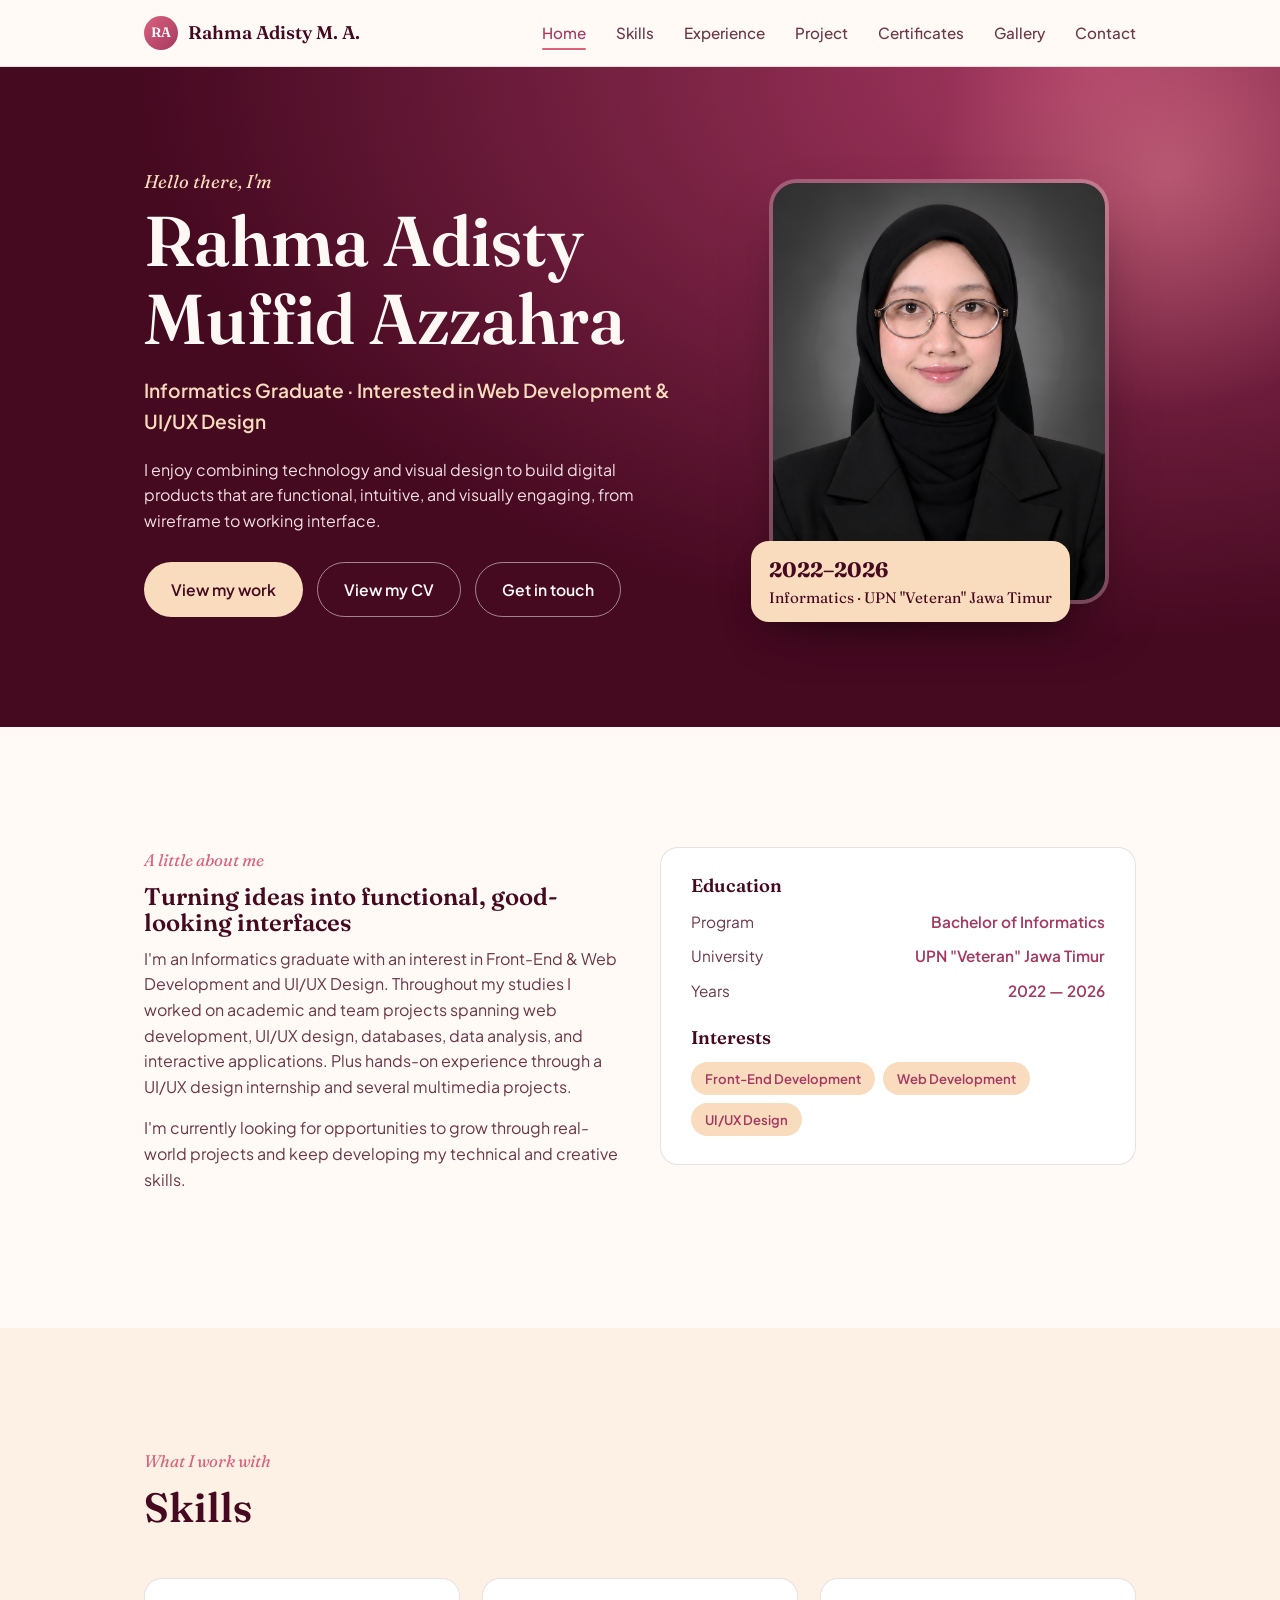
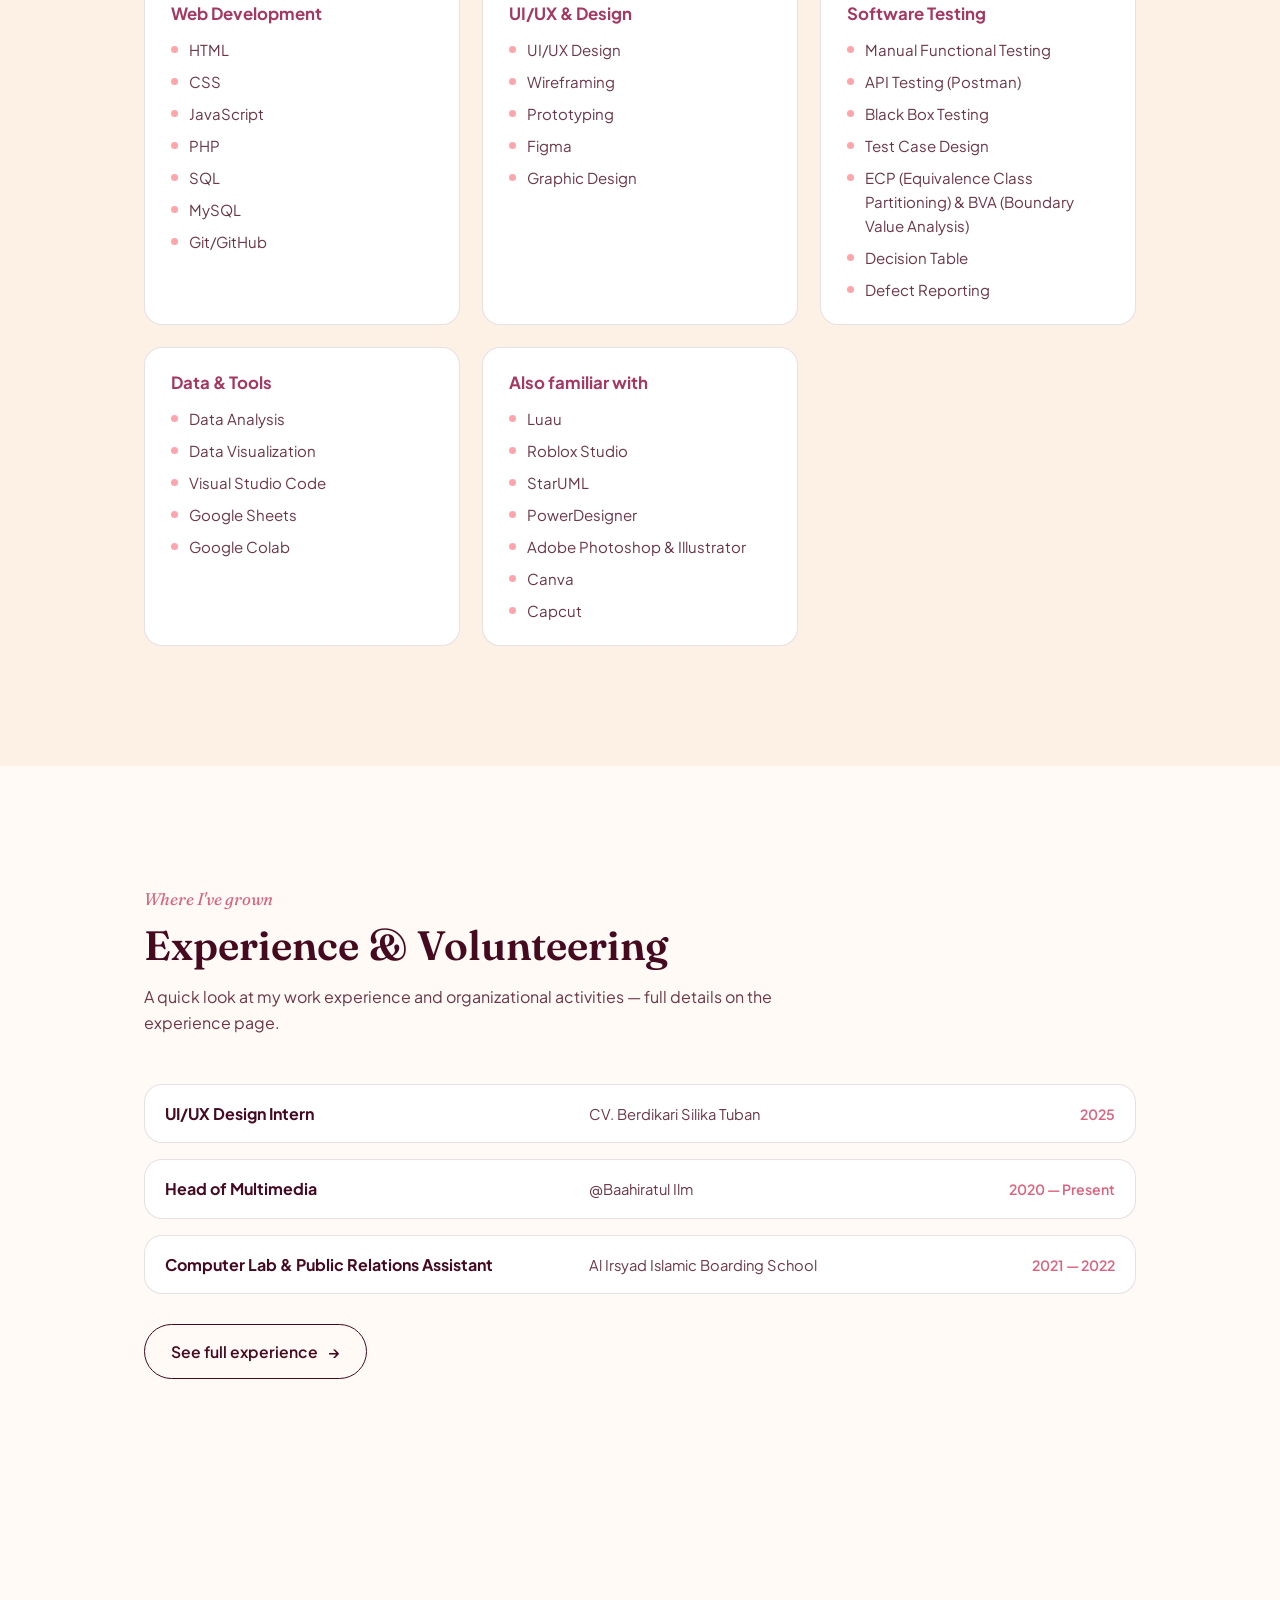
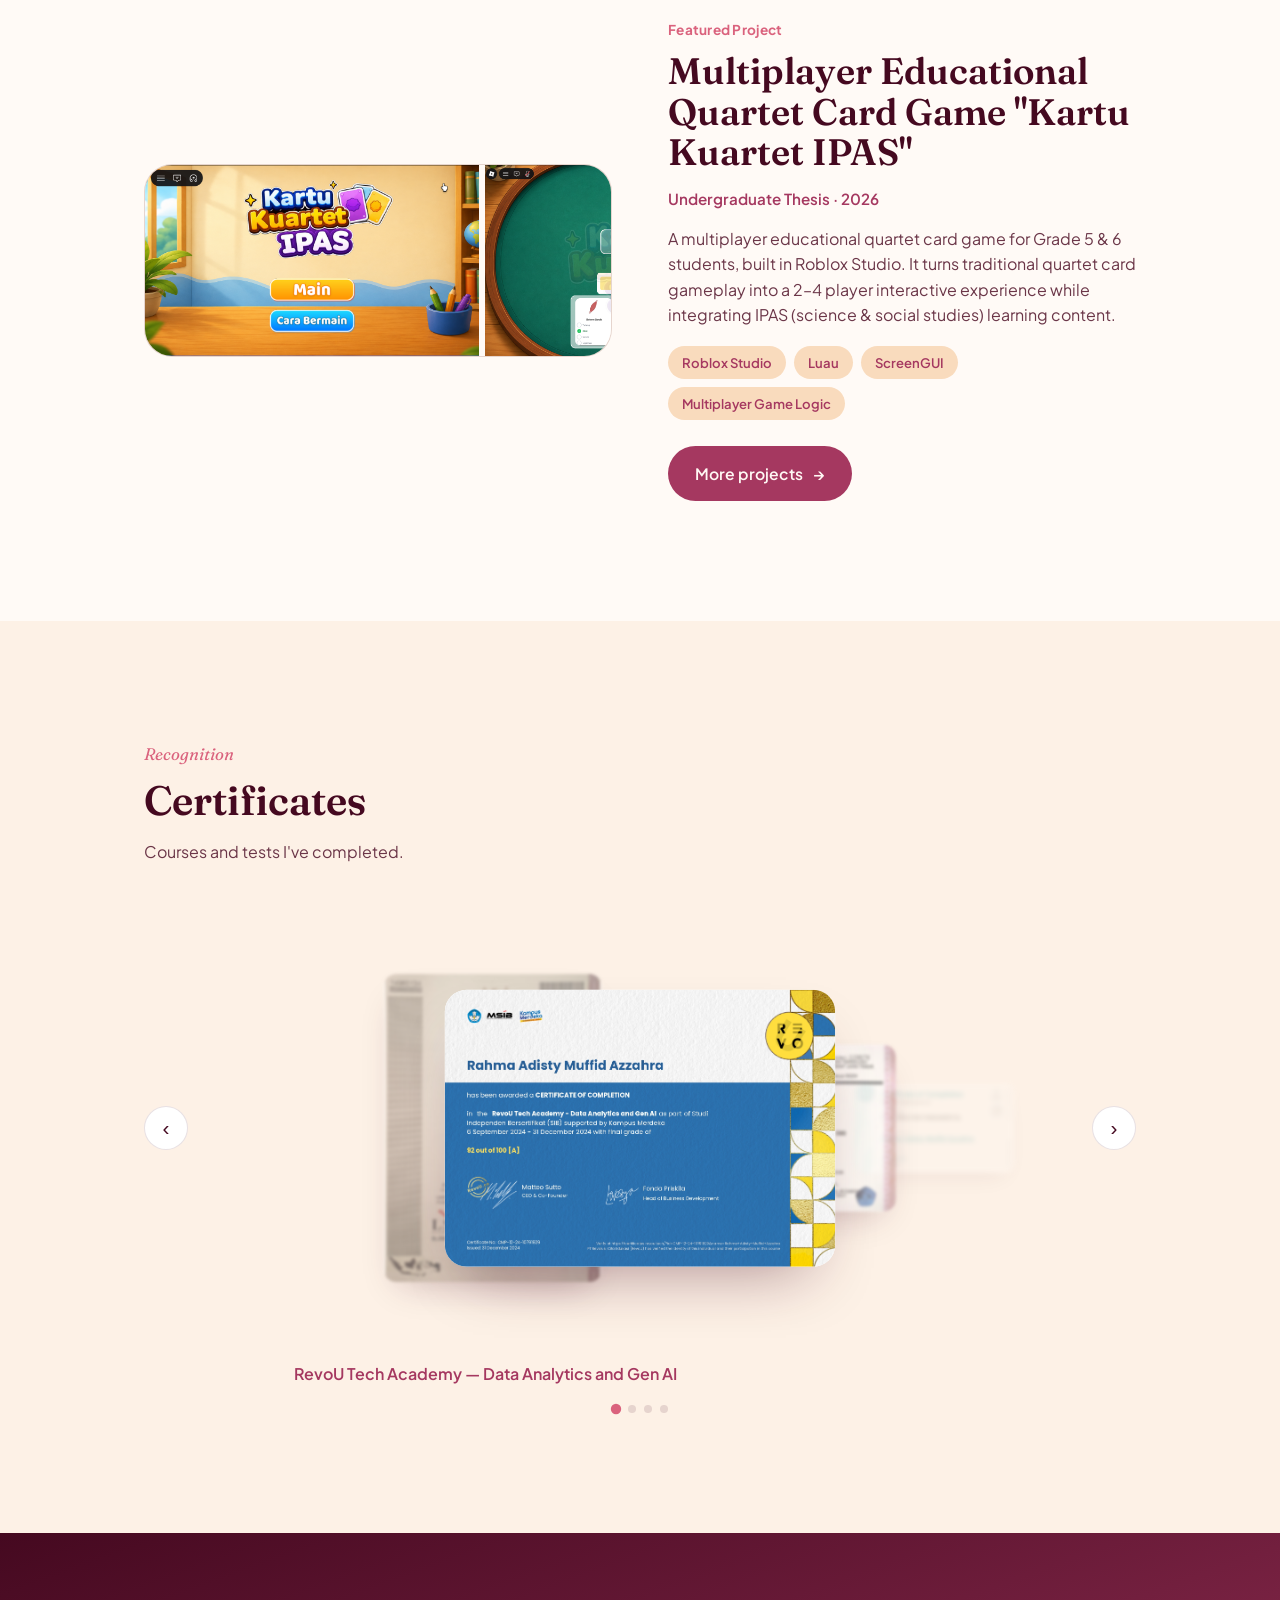
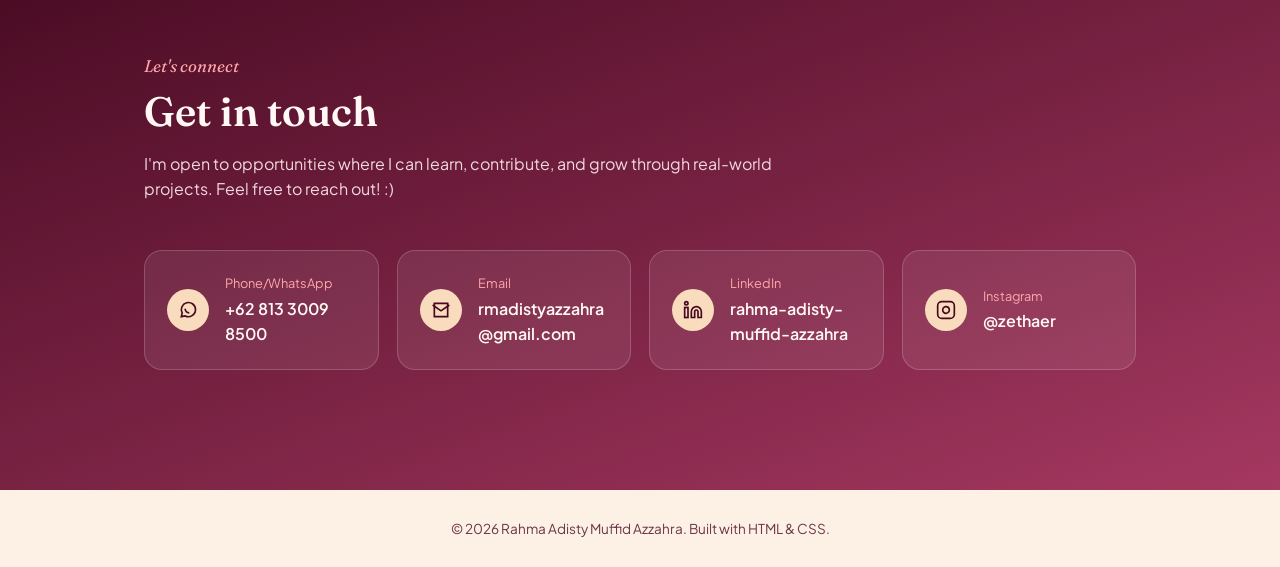
==== commit 986da7d6: "new page solo project (annabae) & details of roblox game" ====
--- a/index.html
+++ b/index.html
@@ -197,7 +197,7 @@
           <img src="images/sertif_datafundamental.jpg" alt="MySkill Data Analyst Fundamentals">
         </figure>
         <figure class="cert-slide" data-title="Junior Web Programming — Letter of Completion">
-          <img src="images/suket_ujikom.jpeg" alt="Junior Web Programming letter of completion">
+          <img src="images/Sertifikat_Kompetensi.jpg" alt="Junior Web Programming letter of completion">
         </figure>
       </div>
       <button class="cert-nav next" aria-label="Next certificate">›</button>
--- a/css/style.css
+++ b/css/style.css
@@ -1,1001 +1,1237 @@
-/* ==========================================================================
-   Rahma Adisty Muffid Azzahra — Portfolio
-   Design tokens
-   ========================================================================== */
-   :root {
-    --cream:      #f9dbbd;
-    --pink:       #ffa5ab;
-    --rose:       #da627d;
-    --wine:       #a53860;
-    --plum:       #450920;
-  
-    --bg:         #fffaf6;
-    --bg-alt:     #fdf1e6;
-    --ink:        #2b0a15;
-    --ink-soft:   #6b3648;
-    --line:       rgba(69, 9, 32, 0.12);
-  
-    --font-display: "Fraunces", "Iowan Old Style", Georgia, serif;
-    --font-body: "Plus Jakarta Sans", "Segoe UI", sans-serif;
-  
-    --radius-s: 10px;
-    --radius-m: 18px;
-    --radius-l: 28px;
-  
-    --container: 1120px;
-    --pad: clamp(20px, 5vw, 64px);
-  
-    --ease: cubic-bezier(.22, 1, .36, 1);
+:root {
+  --cream:      #f9dbbd;
+  --pink:       #ffa5ab;
+  --rose:       #da627d;
+  --wine:       #a53860;
+  --plum:       #450920;
+
+  --bg:         #fffaf6;
+  --bg-alt:     #fdf1e6;
+  --ink:        #2b0a15;
+  --ink-soft:   #6b3648;
+  --line:       rgba(69, 9, 32, 0.12);
+
+  --font-display: "Fraunces", "Iowan Old Style", Georgia, serif;
+  --font-body: "Plus Jakarta Sans", "Segoe UI", sans-serif;
+
+  --radius-s: 10px;
+  --radius-m: 18px;
+  --radius-l: 28px;
+
+  --container: 1120px;
+  --pad: clamp(20px, 5vw, 64px);
+
+  --ease: cubic-bezier(.22, 1, .36, 1);
+}
+
+@media (prefers-color-scheme: dark) {
+  /* Portfolio keeps a fixed warm palette regardless of system theme,
+     to preserve the brand colors chosen for this site. */
+}
+
+*, *::before, *::after { box-sizing: border-box; }
+html { scroll-behavior: smooth; }
+
+body {
+  margin: 0;
+  font-family: var(--font-body);
+  color: var(--ink);
+  background: var(--bg);
+  line-height: 1.6;
+  -webkit-font-smoothing: antialiased;
+}
+
+img { max-width: 100%; display: block; }
+
+a { color: inherit; text-decoration: none; }
+
+h1, h2, h3, h4 {
+  font-family: var(--font-display);
+  color: var(--plum);
+  margin: 0 0 0.4em;
+  line-height: 1.1;
+  font-weight: 600;
+}
+
+p { margin: 0 0 1em; max-width: 62ch; color: var(--ink-soft); }
+
+.container {
+  max-width: var(--container);
+  margin: 0 auto;
+  padding: 0 var(--pad);
+}
+
+section { padding: clamp(64px, 10vw, 120px) 0; }
+
+.section-alt { background: var(--bg-alt); }
+
+.section-head { margin-bottom: 48px; max-width: 640px; }
+.section-head h2 { font-size: clamp(1.9rem, 3.2vw, 2.6rem); }
+.section-head p { margin: 0; }
+
+.section-kicker {
+  display: inline-block;
+  font-family: var(--font-display);
+  font-style: italic;
+  font-size: 1.05rem;
+  color: var(--rose);
+  margin-bottom: 10px;
+}
+
+/* Buttons -------------------------------------------------------------- */
+.btn {
+  display: inline-flex;
+  align-items: center;
+  gap: 10px;
+  padding: 14px 26px;
+  border-radius: 999px;
+  font-weight: 600;
+  font-size: 0.98rem;
+  border: 1.5px solid transparent;
+  transition: transform .35s var(--ease), background .35s, color .35s, border-color .35s;
+  cursor: pointer;
+  white-space: nowrap;
+}
+.btn:hover { transform: translateY(-2px); }
+.btn:focus-visible { outline: 3px solid var(--pink); outline-offset: 2px; }
+
+.btn-primary { background: var(--wine); color: #fff8f4; }
+.btn-primary:hover { background: var(--plum); }
+
+.btn-ghost {
+  background: transparent;
+  color: var(--plum);
+  border-color: var(--plum);
+}
+.btn-ghost:hover { background: var(--plum); color: #fff8f4; }
+
+.btn-light {
+  background: var(--cream);
+  color: var(--plum);
+}
+.btn-light:hover { background: #fff; }
+
+.btn-arrow { transition: transform .35s var(--ease); }
+.btn:hover .btn-arrow { transform: translateX(4px); }
+
+/* Tags ------------------------------------------------------------------ */
+.tag-row { display: flex; flex-wrap: wrap; gap: 8px; }
+.tag {
+  font-size: 0.82rem;
+  font-weight: 600;
+  padding: 6px 14px;
+  border-radius: 999px;
+  background: var(--cream);
+  color: var(--wine);
+}
+
+/* ==========================================================================
+   Navbar
+   ========================================================================== */
+.nav {
+  position: sticky;
+  top: 0;
+  z-index: 100;
+  background: rgba(255, 250, 246, 0.88);
+  backdrop-filter: blur(10px);
+  border-bottom: 1px solid var(--line);
+}
+.nav-inner {
+  max-width: var(--container);
+  margin: 0 auto;
+  padding: 16px var(--pad);
+  display: flex;
+  align-items: center;
+  justify-content: space-between;
+  gap: 24px;
+}
+.brand {
+  font-family: var(--font-display);
+  font-weight: 600;
+  font-size: 1.15rem;
+  color: var(--plum);
+  display: flex;
+  align-items: center;
+  gap: 10px;
+}
+.brand-mark {
+  width: 34px; height: 34px;
+  border-radius: 50%;
+  background: linear-gradient(135deg, var(--rose), var(--wine));
+  color: #fff;
+  display: flex; align-items: center; justify-content: center;
+  font-size: 0.85rem;
+  font-family: var(--font-display);
+}
+.nav-links {
+  display: flex;
+  align-items: center;
+  gap: 30px;
+  list-style: none;
+  margin: 0; padding: 0;
+}
+.nav-links a {
+  font-size: 0.95rem;
+  font-weight: 500;
+  color: var(--ink-soft);
+  position: relative;
+  padding: 4px 0;
+  transition: color .25s;
+}
+.nav-links a:hover, .nav-links a.active { color: var(--wine); }
+.nav-links a.active::after {
+  content: "";
+  position: absolute; left: 0; right: 0; bottom: -4px;
+  height: 2px; background: var(--rose); border-radius: 2px;
+}
+.nav-cta { flex-shrink: 0; }
+
+.nav-toggle {
+  display: none;
+  background: none; border: none; cursor: pointer;
+  width: 40px; height: 40px;
+  flex-direction: column; align-items: center; justify-content: center; gap: 5px;
+}
+.nav-toggle span {
+  width: 22px; height: 2px; background: var(--plum); border-radius: 2px;
+  transition: transform .3s, opacity .3s;
+}
+.nav-toggle.is-open span:nth-child(1) { transform: translateY(7px) rotate(45deg); }
+.nav-toggle.is-open span:nth-child(2) { opacity: 0; }
+.nav-toggle.is-open span:nth-child(3) { transform: translateY(-7px) rotate(-45deg); }
+
+@media (max-width: 860px) {
+  .nav-toggle { display: flex; }
+  .nav-links {
+    position: absolute;
+    top: 100%; left: 0; right: 0;
+    flex-direction: column;
+    align-items: flex-start;
+    background: var(--bg);
+    padding: 20px var(--pad) 26px;
+    border-bottom: 1px solid var(--line);
+    gap: 16px;
+    display: none;
   }
-  
-  @media (prefers-color-scheme: dark) {
-    /* Portfolio keeps a fixed warm palette regardless of system theme,
-       to preserve the brand colors chosen for this site. */
-  }
-  
-  *, *::before, *::after { box-sizing: border-box; }
-  html { scroll-behavior: smooth; }
-  
-  body {
-    margin: 0;
-    font-family: var(--font-body);
-    color: var(--ink);
-    background: var(--bg);
-    line-height: 1.6;
-    -webkit-font-smoothing: antialiased;
-  }
-  
-  img { max-width: 100%; display: block; }
-  
-  a { color: inherit; text-decoration: none; }
-  
-  h1, h2, h3, h4 {
-    font-family: var(--font-display);
-    color: var(--plum);
-    margin: 0 0 0.4em;
-    line-height: 1.1;
-    font-weight: 600;
-  }
-  
-  p { margin: 0 0 1em; max-width: 62ch; color: var(--ink-soft); }
-  
-  .container {
-    max-width: var(--container);
-    margin: 0 auto;
-    padding: 0 var(--pad);
-  }
-  
-  section { padding: clamp(64px, 10vw, 120px) 0; }
-  
-  .section-alt { background: var(--bg-alt); }
-  
-  .section-head { margin-bottom: 48px; max-width: 640px; }
-  .section-head h2 { font-size: clamp(1.9rem, 3.2vw, 2.6rem); }
-  .section-head p { margin: 0; }
-  
-  .section-kicker {
-    display: inline-block;
-    font-family: var(--font-display);
-    font-style: italic;
-    font-size: 1.05rem;
-    color: var(--rose);
-    margin-bottom: 10px;
-  }
-  
-  /* Buttons -------------------------------------------------------------- */
-  .btn {
-    display: inline-flex;
-    align-items: center;
-    gap: 10px;
-    padding: 14px 26px;
-    border-radius: 999px;
-    font-weight: 600;
-    font-size: 0.98rem;
-    border: 1.5px solid transparent;
-    transition: transform .35s var(--ease), background .35s, color .35s, border-color .35s;
-    cursor: pointer;
-    white-space: nowrap;
-  }
-  .btn:hover { transform: translateY(-2px); }
-  .btn:focus-visible { outline: 3px solid var(--pink); outline-offset: 2px; }
-  
-  .btn-primary { background: var(--wine); color: #fff8f4; }
-  .btn-primary:hover { background: var(--plum); }
-  
-  .btn-ghost {
-    background: transparent;
-    color: var(--plum);
-    border-color: var(--plum);
-  }
-  .btn-ghost:hover { background: var(--plum); color: #fff8f4; }
-  
-  .btn-light {
-    background: var(--cream);
-    color: var(--plum);
-  }
-  .btn-light:hover { background: #fff; }
-  
-  .btn-arrow { transition: transform .35s var(--ease); }
-  .btn:hover .btn-arrow { transform: translateX(4px); }
-  
-  /* Tags ------------------------------------------------------------------ */
-  .tag-row { display: flex; flex-wrap: wrap; gap: 8px; }
-  .tag {
-    font-size: 0.82rem;
-    font-weight: 600;
-    padding: 6px 14px;
-    border-radius: 999px;
-    background: var(--cream);
-    color: var(--wine);
-  }
-  
-  /* ==========================================================================
-     Navbar
-     ========================================================================== */
-  .nav {
-    position: sticky;
-    top: 0;
-    z-index: 100;
-    background: rgba(255, 250, 246, 0.88);
-    backdrop-filter: blur(10px);
-    border-bottom: 1px solid var(--line);
-  }
-  .nav-inner {
-    max-width: var(--container);
-    margin: 0 auto;
-    padding: 16px var(--pad);
-    display: flex;
-    align-items: center;
-    justify-content: space-between;
-    gap: 24px;
-  }
-  .brand {
-    font-family: var(--font-display);
-    font-weight: 600;
-    font-size: 1.15rem;
-    color: var(--plum);
-    display: flex;
-    align-items: center;
-    gap: 10px;
-  }
-  .brand-mark {
-    width: 34px; height: 34px;
-    border-radius: 50%;
-    background: linear-gradient(135deg, var(--rose), var(--wine));
-    color: #fff;
-    display: flex; align-items: center; justify-content: center;
-    font-size: 0.85rem;
-    font-family: var(--font-display);
-  }
-  .nav-links {
-    display: flex;
-    align-items: center;
-    gap: 30px;
-    list-style: none;
-    margin: 0; padding: 0;
-  }
-  .nav-links a {
-    font-size: 0.95rem;
-    font-weight: 500;
-    color: var(--ink-soft);
-    position: relative;
-    padding: 4px 0;
-    transition: color .25s;
-  }
-  .nav-links a:hover, .nav-links a.active { color: var(--wine); }
-  .nav-links a.active::after {
-    content: "";
-    position: absolute; left: 0; right: 0; bottom: -4px;
-    height: 2px; background: var(--rose); border-radius: 2px;
-  }
-  .nav-cta { flex-shrink: 0; }
-  
-  .nav-toggle {
-    display: none;
-    background: none; border: none; cursor: pointer;
-    width: 40px; height: 40px;
-    flex-direction: column; align-items: center; justify-content: center; gap: 5px;
-  }
-  .nav-toggle span {
-    width: 22px; height: 2px; background: var(--plum); border-radius: 2px;
-    transition: transform .3s, opacity .3s;
-  }
-  .nav-toggle.is-open span:nth-child(1) { transform: translateY(7px) rotate(45deg); }
-  .nav-toggle.is-open span:nth-child(2) { opacity: 0; }
-  .nav-toggle.is-open span:nth-child(3) { transform: translateY(-7px) rotate(-45deg); }
-  
-  @media (max-width: 860px) {
-    .nav-toggle { display: flex; }
-    .nav-links {
-      position: absolute;
-      top: 100%; left: 0; right: 0;
-      flex-direction: column;
-      align-items: flex-start;
-      background: var(--bg);
-      padding: 20px var(--pad) 26px;
-      border-bottom: 1px solid var(--line);
-      gap: 16px;
-      display: none;
-    }
-    .nav-links.is-open { display: flex; }
-    .nav-cta { display: none; }
-  }
-  
-  /* ==========================================================================
-     Hero
-     ========================================================================== */
-  .hero {
-    background: radial-gradient(120% 140% at 85% 0%, var(--wine) 0%, var(--plum) 62%);
-    color: #fff8f4;
-    padding: clamp(60px, 9vw, 100px) 0 clamp(70px, 10vw, 110px);
-    position: relative;
-    overflow: hidden;
-  }
-  .hero::before {
-    content: "";
-    position: absolute; inset: -20% -10% auto auto;
-    width: 480px; height: 480px;
-    background: radial-gradient(circle, rgba(255,165,171,0.35), transparent 70%);
-    pointer-events: none;
-  }
-  .hero-grid {
-    display: grid;
-    grid-template-columns: 1.15fr 0.85fr;
-    gap: clamp(32px, 6vw, 64px);
-    align-items: center;
-    position: relative;
-  }
-  .hero-eyebrow {
-    font-family: var(--font-display);
-    font-style: italic;
-    font-size: 1.15rem;
-    color: var(--cream);
-    margin-bottom: 6px;
-  }
-  .hero h1 {
-    color: #fff8f4;
-    font-size: clamp(2.6rem, 6vw, 4.4rem);
-    margin-bottom: 18px;
-  }
-  .hero-role {
-    font-weight: 600;
-    color: var(--cream);
-    font-size: clamp(1rem, 1.6vw, 1.2rem);
-    margin-bottom: 20px;
-  }
-  .hero p.hero-desc {
-    color: #f4dfe1;
-    max-width: 46ch;
-  }
-  .hero-actions { display: flex; flex-wrap: wrap; gap: 14px; margin-top: 28px; }
-  
-  .hero-photo-wrap { position: relative; justify-self: center; }
-  .hero-photo {
-    width: min(340px, 80vw);
-    aspect-ratio: 4/5;
-    border-radius: var(--radius-l);
-    overflow: hidden;
-    border: 4px solid rgba(255,255,255,0.25);
-    box-shadow: 0 30px 60px -20px rgba(0,0,0,0.5);
-  }
-  .hero-photo img { width: 100%; height: 100%; object-fit: cover; }
-  .hero-badge {
-    position: absolute;
-    bottom: -18px; left: -18px;
-    background: var(--cream);
-    color: var(--plum);
-    padding: 12px 18px;
-    border-radius: var(--radius-m);
-    font-family: var(--font-display);
-    font-size: 0.95rem;
-    box-shadow: 0 14px 30px -12px rgba(0,0,0,0.35);
-  }
-  .hero-badge strong { display: block; font-size: 1.3rem; }
-  
-  @media (max-width: 860px) {
-    .hero-grid { grid-template-columns: 1fr; text-align: left; }
-    .hero-photo-wrap { justify-self: flex-start; }
-  }
-  
-  /* ==========================================================================
-     About / Education
-     ========================================================================== */
-  .about-grid {
-    display: grid;
-    grid-template-columns: 1fr 1fr;
-    gap: 40px;
-    align-items: start;
-  }
-  .info-card {
-    background: #fff;
-    border: 1px solid var(--line);
-    border-radius: var(--radius-m);
-    padding: 28px 30px;
-  }
-  .info-card h3 { font-size: 1.15rem; margin-bottom: 14px; }
-  .info-list { list-style: none; margin: 0; padding: 0; display: grid; gap: 10px; }
-  .info-list li { display: flex; justify-content: space-between; gap: 12px; color: var(--ink-soft); font-size: 0.96rem; }
-  .info-list li span:last-child { color: var(--wine); font-weight: 600; text-align: right; }
-  
-  @media (max-width: 760px) { .about-grid { grid-template-columns: 1fr; } }
-  
-  /* ==========================================================================
-     Skills
-     ========================================================================== */
-  .skills-grid {
-    display: grid;
-    grid-template-columns: repeat(auto-fit, minmax(240px, 1fr));
-    gap: 22px;
-  }
-  .skill-card {
-    background: #fff;
-    border-radius: var(--radius-m);
-    padding: 26px 26px 22px;
-    border: 1px solid var(--line);
-    transition: border-color .3s, transform .3s var(--ease);
-  }
-  .skill-card:hover { border-color: var(--rose); transform: translateY(-4px); }
-  .skill-card h3 {
-    font-size: 1.05rem;
-    color: var(--wine);
-    font-family: var(--font-body);
-    font-weight: 700;
-    margin-bottom: 14px;
-  }
-  .skill-card ul { list-style: none; margin: 0; padding: 0; display: grid; gap: 8px; }
-  .skill-card li {
-    font-size: 0.94rem;
-    color: var(--ink-soft);
-    padding-left: 18px;
-    position: relative;
-  }
-  .skill-card li::before {
-    content: "";
-    position: absolute; left: 0; top: 0.55em;
-    width: 7px; height: 7px; border-radius: 50%;
-    background: var(--pink);
-  }
-  
-  /* ==========================================================================
-     Featured project (home preview)
-     ========================================================================== */
-  .project-feature {
-    display: grid;
-    grid-template-columns: 1fr 1fr;
-    gap: clamp(28px, 5vw, 56px);
-    align-items: center;
-  }
-  .carousel {
-    position: relative;
-    overflow: hidden;
-    border-radius: var(--radius-l);
-    border: 1px solid var(--line);
-    background: var(--bg-alt);
-  }
-  .carousel-track {
-    display: flex;
-    width: max-content;
-    animation: carousel-scroll 16s linear infinite;
-  }
-  .carousel:hover .carousel-track { animation-play-state: paused; }
-  .carousel-track img {
-    width: 340px;
-    aspect-ratio: 16/9;
-    object-fit: cover;
-    flex-shrink: 0;
-    border-right: 6px solid var(--bg);
-  }
-  @keyframes carousel-scroll {
-    0%   { transform: translateX(0); }
-    100% { transform: translateX(-50%); }
-  }
-  @media (prefers-reduced-motion: reduce) {
-    .carousel-track { animation: none; overflow-x: auto; }
-  }
-  
-  .project-copy .project-kicker {
-    font-size: 0.85rem;
-    font-weight: 700;
-    letter-spacing: 0.02em;
-    color: var(--rose);
-    margin-bottom: 10px;
-    display: block;
-  }
-  .project-copy h2 { font-size: clamp(1.7rem, 3vw, 2.3rem); }
-  .project-meta { color: var(--wine); font-weight: 600; margin-bottom: 14px; font-size: 0.95rem; }
-  .project-copy .tag-row { margin: 18px 0 26px; }
-  
-  /* ==========================================================================
-     Certificates
-     ========================================================================== */
-  .cert-grid {
-    display: grid;
-    grid-template-columns: repeat(auto-fit, minmax(260px, 1fr));
-    gap: 24px;
-  }
-  .cert-card {
-    background: #fff;
-    border-radius: var(--radius-m);
-    overflow: hidden;
-    border: 1px solid var(--line);
-    transition: transform .3s var(--ease), box-shadow .3s;
-  }
-  .cert-card:hover { transform: translateY(-4px); box-shadow: 0 20px 40px -24px rgba(69,9,32,0.35); }
-  .cert-card img { width: 100%; aspect-ratio: 4/3; object-fit: cover; }
-  .cert-card-body { padding: 16px 18px 20px; }
-  .cert-card-body h3 { font-size: 1rem; font-family: var(--font-body); font-weight: 700; margin-bottom: 4px; }
-  .cert-card-body span { font-size: 0.85rem; color: var(--ink-soft); }
-  
-  /* ==========================================================================
-     Contact
-     ========================================================================== */
-  .contact {
-    background: linear-gradient(160deg, var(--plum) 0%, var(--wine) 100%);
-    color: #fff8f4;
-  }
-  .contact .section-head h2 { color: #fff8f4; }
-  .contact .section-head p { color: #f2d9de; }
-  .contact-grid {
-    display: grid;
-    grid-template-columns: repeat(auto-fit, minmax(220px, 1fr));
-    gap: 18px;
-  }
-  .contact-item {
-    background: rgba(255,255,255,0.08);
-    border: 1px solid rgba(255,255,255,0.18);
-    border-radius: var(--radius-m);
-    padding: 22px 22px;
-    display: flex;
-    align-items: center;
-    gap: 16px;
-    transition: background .3s, transform .3s var(--ease);
-  }
-  .contact-item:hover { background: rgba(255,255,255,0.16); transform: translateY(-3px); }
-  .contact-icon {
-    width: 42px; height: 42px;
-    border-radius: 50%;
-    background: var(--cream);
-    color: var(--plum);
-    display: flex; align-items: center; justify-content: center;
-    flex-shrink: 0;
-  }
-  .contact-icon svg { width: 20px; height: 20px; }
-  .contact-item .label { font-size: 0.8rem; color: var(--pink); margin-bottom: 2px; display: block; }
-  .contact-item .value { font-weight: 600; word-break: break-word; }
-  
-  /* ==========================================================================
-     Footer
-     ========================================================================== */
-  .site-footer {
-    padding: 28px var(--pad);
-    text-align: center;
-    font-size: 0.85rem;
-    color: var(--ink-soft);
-    background: var(--bg-alt);
-  }
-  
-  /* ==========================================================================
-     Page header (used on projects.html & gallery.html)
-     ========================================================================== */
-  .page-header {
-    background: var(--bg-alt);
-    padding: clamp(56px, 8vw, 90px) 0 clamp(40px, 6vw, 56px);
-    text-align: left;
-  }
-  .page-header h1 { font-size: clamp(2.1rem, 4vw, 3rem); }
-  .breadcrumb {
-    font-size: 0.9rem;
-    color: var(--wine);
-    margin-bottom: 14px;
-    display: inline-flex;
-    align-items: center;
-    gap: 6px;
-  }
-  
-  /* Projects grid (projects.html) ----------------------------------------- */
-  .projects-grid {
-    display: grid;
-    grid-template-columns: repeat(auto-fit, minmax(300px, 1fr));
-    gap: 28px;
-  }
-  .project-card {
-    background: #fff;
-    border: 1px solid var(--line);
-    border-radius: var(--radius-m);
-    overflow: hidden;
-    display: flex;
-    flex-direction: column;
-    transition: transform .3s var(--ease), box-shadow .3s;
-  }
-  .project-card:hover { transform: translateY(-5px); box-shadow: 0 24px 44px -26px rgba(69,9,32,0.4); }
-  .project-card img { width: 100%; aspect-ratio: 16/10; object-fit: cover; }
-  .project-card-body { padding: 22px 24px 26px; display: flex; flex-direction: column; gap: 10px; flex: 1; }
-  .project-card-body .p-kicker { font-size: 0.78rem; font-weight: 700; color: var(--rose); }
-  .project-card-body h3 { font-size: 1.2rem; margin-bottom: 0; }
-  .project-card-body p { font-size: 0.92rem; margin-bottom: 4px; }
-  .project-card-body .tag-row { margin-top: auto; padding-top: 10px; }
-  .project-link {
-    font-size: 0.88rem;
-    font-weight: 700;
-    color: var(--wine);
-    display: inline-flex;
-    align-items: center;
-    gap: 6px;
-    margin-top: 6px;
-  }
-  
-  /* Gallery page ------------------------------------------------------------ */
-  .gallery-section + .gallery-section { border-top: 1px solid var(--line); }
-  .gallery-grid {
-    display: grid;
-    grid-template-columns: repeat(auto-fit, minmax(230px, 1fr));
-    gap: 20px;
-  }
-  .gallery-item {
-    position: relative;
-    margin: 0;
-    border-radius: var(--radius-m);
-    overflow: hidden;
-    cursor: default;
-  }
-  .gallery-item img {
-    width: 100%;
-    aspect-ratio: 1/1;
-    object-fit: cover;
-    display: block;
-    transition: transform .5s var(--ease);
-  }
-  .gallery-grid.wide .gallery-item img { aspect-ratio: 4/3; }
+  .nav-links.is-open { display: flex; }
+  .nav-cta { display: none; }
+}
+
+/* ==========================================================================
+   Hero
+   ========================================================================== */
+.hero {
+  background: radial-gradient(120% 140% at 85% 0%, var(--wine) 0%, var(--plum) 62%);
+  color: #fff8f4;
+  padding: clamp(60px, 9vw, 100px) 0 clamp(70px, 10vw, 110px);
+  position: relative;
+  overflow: hidden;
+}
+.hero::before {
+  content: "";
+  position: absolute; inset: -20% -10% auto auto;
+  width: 480px; height: 480px;
+  background: radial-gradient(circle, rgba(255,165,171,0.35), transparent 70%);
+  pointer-events: none;
+}
+.hero-grid {
+  display: grid;
+  grid-template-columns: 1.15fr 0.85fr;
+  gap: clamp(32px, 6vw, 64px);
+  align-items: center;
+  position: relative;
+}
+.hero-eyebrow {
+  font-family: var(--font-display);
+  font-style: italic;
+  font-size: 1.15rem;
+  color: var(--cream);
+  margin-bottom: 6px;
+}
+.hero h1 {
+  color: #fff8f4;
+  font-size: clamp(2.6rem, 6vw, 4.4rem);
+  margin-bottom: 18px;
+}
+.hero-role {
+  font-weight: 600;
+  color: var(--cream);
+  font-size: clamp(1rem, 1.6vw, 1.2rem);
+  margin-bottom: 20px;
+}
+.hero p.hero-desc {
+  color: #f4dfe1;
+  max-width: 46ch;
+}
+.hero-actions { display: flex; flex-wrap: wrap; gap: 14px; margin-top: 28px; }
+
+.hero-photo-wrap { position: relative; justify-self: center; }
+.hero-photo {
+  width: min(340px, 80vw);
+  aspect-ratio: 4/5;
+  border-radius: var(--radius-l);
+  overflow: hidden;
+  border: 4px solid rgba(255,255,255,0.25);
+  box-shadow: 0 30px 60px -20px rgba(0,0,0,0.5);
+}
+.hero-photo img { width: 100%; height: 100%; object-fit: cover; }
+.hero-badge {
+  position: absolute;
+  bottom: -18px; left: -18px;
+  background: var(--cream);
+  color: var(--plum);
+  padding: 12px 18px;
+  border-radius: var(--radius-m);
+  font-family: var(--font-display);
+  font-size: 0.95rem;
+  box-shadow: 0 14px 30px -12px rgba(0,0,0,0.35);
+}
+.hero-badge strong { display: block; font-size: 1.3rem; }
+
+@media (max-width: 860px) {
+  .hero-grid { grid-template-columns: 1fr; text-align: left; }
+  .hero-photo-wrap { justify-self: flex-start; }
+}
+
+/* ==========================================================================
+   About / Education
+   ========================================================================== */
+.about-grid {
+  display: grid;
+  grid-template-columns: 1fr 1fr;
+  gap: 40px;
+  align-items: start;
+}
+.info-card {
+  background: #fff;
+  border: 1px solid var(--line);
+  border-radius: var(--radius-m);
+  padding: 28px 30px;
+}
+.info-card h3 { font-size: 1.15rem; margin-bottom: 14px; }
+.info-list { list-style: none; margin: 0; padding: 0; display: grid; gap: 10px; }
+.info-list li { display: flex; justify-content: space-between; gap: 12px; color: var(--ink-soft); font-size: 0.96rem; }
+.info-list li span:last-child { color: var(--wine); font-weight: 600; text-align: right; }
+
+@media (max-width: 760px) { .about-grid { grid-template-columns: 1fr; } }
+
+/* ==========================================================================
+   Skills
+   ========================================================================== */
+.skills-grid {
+  display: grid;
+  grid-template-columns: repeat(auto-fit, minmax(240px, 1fr));
+  gap: 22px;
+}
+.skill-card {
+  background: #fff;
+  border-radius: var(--radius-m);
+  padding: 26px 26px 22px;
+  border: 1px solid var(--line);
+  transition: border-color .3s, transform .3s var(--ease);
+}
+.skill-card:hover { border-color: var(--rose); transform: translateY(-4px); }
+.skill-card h3 {
+  font-size: 1.05rem;
+  color: var(--wine);
+  font-family: var(--font-body);
+  font-weight: 700;
+  margin-bottom: 14px;
+}
+.skill-card ul { list-style: none; margin: 0; padding: 0; display: grid; gap: 8px; }
+.skill-card li {
+  font-size: 0.94rem;
+  color: var(--ink-soft);
+  padding-left: 18px;
+  position: relative;
+}
+.skill-card li::before {
+  content: "";
+  position: absolute; left: 0; top: 0.55em;
+  width: 7px; height: 7px; border-radius: 50%;
+  background: var(--pink);
+}
+
+/* ==========================================================================
+   Featured project (home preview)
+   ========================================================================== */
+.project-feature {
+  display: grid;
+  grid-template-columns: 1fr 1fr;
+  gap: clamp(28px, 5vw, 56px);
+  align-items: center;
+}
+.carousel {
+  position: relative;
+  overflow: hidden;
+  border-radius: var(--radius-l);
+  border: 1px solid var(--line);
+  background: var(--bg-alt);
+}
+.carousel-track {
+  display: flex;
+  width: max-content;
+  animation: carousel-scroll 16s linear infinite;
+}
+.carousel:hover .carousel-track { animation-play-state: paused; }
+.carousel-track img {
+  width: 340px;
+  aspect-ratio: 16/9;
+  object-fit: cover;
+  flex-shrink: 0;
+  border-right: 6px solid var(--bg);
+}
+@keyframes carousel-scroll {
+  0%   { transform: translateX(0); }
+  100% { transform: translateX(-50%); }
+}
+@media (prefers-reduced-motion: reduce) {
+  .carousel-track { animation: none; overflow-x: auto; }
+}
+
+.project-copy .project-kicker {
+  font-size: 0.85rem;
+  font-weight: 700;
+  letter-spacing: 0.02em;
+  color: var(--rose);
+  margin-bottom: 10px;
+  display: block;
+}
+.project-copy h2 { font-size: clamp(1.7rem, 3vw, 2.3rem); }
+.project-meta { color: var(--wine); font-weight: 600; margin-bottom: 14px; font-size: 0.95rem; }
+.project-copy .tag-row { margin: 18px 0 26px; }
+
+/* ==========================================================================
+   Certificates
+   ========================================================================== */
+.cert-grid {
+  display: grid;
+  grid-template-columns: repeat(auto-fit, minmax(260px, 1fr));
+  gap: 24px;
+}
+.cert-card {
+  background: #fff;
+  border-radius: var(--radius-m);
+  overflow: hidden;
+  border: 1px solid var(--line);
+  transition: transform .3s var(--ease), box-shadow .3s;
+}
+.cert-card:hover { transform: translateY(-4px); box-shadow: 0 20px 40px -24px rgba(69,9,32,0.35); }
+.cert-card img { width: 100%; aspect-ratio: 4/3; object-fit: cover; }
+.cert-card-body { padding: 16px 18px 20px; }
+.cert-card-body h3 { font-size: 1rem; font-family: var(--font-body); font-weight: 700; margin-bottom: 4px; }
+.cert-card-body span { font-size: 0.85rem; color: var(--ink-soft); }
+
+/* ==========================================================================
+   Contact
+   ========================================================================== */
+.contact {
+  background: linear-gradient(160deg, var(--plum) 0%, var(--wine) 100%);
+  color: #fff8f4;
+}
+.contact .section-head h2 { color: #fff8f4; }
+.contact .section-head p { color: #f2d9de; }
+.contact-grid {
+  display: grid;
+  grid-template-columns: repeat(auto-fit, minmax(220px, 1fr));
+  gap: 18px;
+}
+.contact-item {
+  background: rgba(255,255,255,0.08);
+  border: 1px solid rgba(255,255,255,0.18);
+  border-radius: var(--radius-m);
+  padding: 22px 22px;
+  display: flex;
+  align-items: center;
+  gap: 16px;
+  transition: background .3s, transform .3s var(--ease);
+}
+.contact-item:hover { background: rgba(255,255,255,0.16); transform: translateY(-3px); }
+.contact-icon {
+  width: 42px; height: 42px;
+  border-radius: 50%;
+  background: var(--cream);
+  color: var(--plum);
+  display: flex; align-items: center; justify-content: center;
+  flex-shrink: 0;
+}
+.contact-icon svg { width: 20px; height: 20px; }
+.contact-item .label { font-size: 0.8rem; color: var(--pink); margin-bottom: 2px; display: block; }
+.contact-item .value { font-weight: 600; word-break: break-word; }
+
+/* ==========================================================================
+   Footer
+   ========================================================================== */
+.site-footer {
+  padding: 28px var(--pad);
+  text-align: center;
+  font-size: 0.85rem;
+  color: var(--ink-soft);
+  background: var(--bg-alt);
+}
+
+/* ==========================================================================
+   Page header (used on projects.html & gallery.html)
+   ========================================================================== */
+.page-header {
+  background: var(--bg-alt);
+  padding: clamp(56px, 8vw, 90px) 0 clamp(40px, 6vw, 56px);
+  text-align: left;
+}
+.page-header h1 { font-size: clamp(2.1rem, 4vw, 3rem); }
+.breadcrumb {
+  font-size: 0.9rem;
+  color: var(--wine);
+  margin-bottom: 14px;
+  display: inline-flex;
+  align-items: center;
+  gap: 6px;
+}
+
+/* Projects grid (projects.html) ----------------------------------------- */
+.projects-grid {
+  display: grid;
+  grid-template-columns: repeat(auto-fit, minmax(300px, 1fr));
+  gap: 28px;
+}
+.project-card {
+  background: #fff;
+  border: 1px solid var(--line);
+  border-radius: var(--radius-m);
+  overflow: hidden;
+  display: flex;
+  flex-direction: column;
+  transition: transform .3s var(--ease), box-shadow .3s;
+}
+.project-card:hover { transform: translateY(-5px); box-shadow: 0 24px 44px -26px rgba(69,9,32,0.4); }
+.project-card img { width: 100%; aspect-ratio: 16/10; object-fit: cover; }
+.project-card-body { padding: 22px 24px 26px; display: flex; flex-direction: column; gap: 10px; flex: 1; }
+.project-card-body .p-kicker { font-size: 0.78rem; font-weight: 700; color: var(--rose); }
+.project-card-body h3 { font-size: 1.2rem; margin-bottom: 0; }
+.project-card-body p { font-size: 0.92rem; margin-bottom: 4px; }
+.project-card-body .tag-row { margin-top: auto; padding-top: 10px; }
+.project-link {
+  font-size: 0.88rem;
+  font-weight: 700;
+  color: var(--wine);
+  display: inline-flex;
+  align-items: center;
+  gap: 6px;
+  margin-top: 6px;
+}
+
+/* Gallery page ------------------------------------------------------------ */
+.gallery-section + .gallery-section { border-top: 1px solid var(--line); }
+.gallery-grid {
+  display: grid;
+  grid-template-columns: repeat(auto-fit, minmax(230px, 1fr));
+  gap: 20px;
+}
+.gallery-item {
+  position: relative;
+  margin: 0;
+  border-radius: var(--radius-m);
+  overflow: hidden;
+  cursor: default;
+}
+.gallery-item img {
+  width: 100%;
+  aspect-ratio: 1/1;
+  object-fit: cover;
+  display: block;
+  transition: transform .5s var(--ease);
+}
+.gallery-grid.wide .gallery-item img { aspect-ratio: 4/3; }
+.gallery-item figcaption,
+.feed-item figcaption {
+  position: absolute;
+  left: 0; right: 0; bottom: 0;
+  padding: 34px 16px 14px;
+  background: linear-gradient(180deg, transparent, rgba(69,9,32,0.88));
+  color: #fff8f4;
+  font-size: 0.86rem;
+  font-weight: 600;
+  line-height: 1.35;
+  transform: translateY(100%);
+  opacity: 0;
+  transition: transform .35s var(--ease), opacity .35s var(--ease);
+}
+.gallery-item:hover img,
+.gallery-item:focus-within img { transform: scale(1.06); }
+.gallery-item:hover figcaption,
+.gallery-item:focus-within figcaption,
+.feed-item:hover figcaption,
+.feed-item:focus-within figcaption { transform: translateY(0); opacity: 1; }
+@media (hover: none) {
+  /* touch devices: keep captions visible since there's no hover */
   .gallery-item figcaption,
-  .feed-item figcaption {
-    position: absolute;
-    left: 0; right: 0; bottom: 0;
-    padding: 34px 16px 14px;
-    background: linear-gradient(180deg, transparent, rgba(69,9,32,0.88));
-    color: #fff8f4;
-    font-size: 0.86rem;
-    font-weight: 600;
-    line-height: 1.35;
-    transform: translateY(100%);
-    opacity: 0;
-    transition: transform .35s var(--ease), opacity .35s var(--ease);
-  }
-  .gallery-item:hover img,
-  .gallery-item:focus-within img { transform: scale(1.06); }
-  .gallery-item:hover figcaption,
-  .gallery-item:focus-within figcaption,
-  .feed-item:hover figcaption,
-  .feed-item:focus-within figcaption { transform: translateY(0); opacity: 1; }
-  @media (hover: none) {
-    /* touch devices: keep captions visible since there's no hover */
-    .gallery-item figcaption,
-    .feed-item figcaption { transform: translateY(0); opacity: 1; background: linear-gradient(180deg, transparent 40%, rgba(69,9,32,0.88)); }
-  }
-  
-  /* ==========================================================================
-     Certificates — coverflow carousel
-     ========================================================================== */
-  .cert-coverflow {
-    position: relative;
-    height: clamp(300px, 44vw, 430px);
-    display: flex;
-    align-items: center;
-    justify-content: center;
-    margin-bottom: 18px;
-  }
-  .cert-track { position: relative; width: 100%; height: 100%; }
-  .cert-slide {
-    position: absolute;
-    top: 50%; left: 50%;
-    width: min(320px, 55vw);
-    margin: 0;
-    border-radius: var(--radius-m);
-    overflow: hidden;
-    box-shadow: 0 24px 50px -22px rgba(69,9,32,0.45);
-    background: #fff;
-    cursor: pointer;
-    transition: transform .55s var(--ease), filter .55s var(--ease), opacity .55s var(--ease);
-    transform: translate(-50%, -50%) translateX(calc(var(--pos, 0) * 46%)) scale(var(--scale, 1));
-    filter: blur(var(--blur, 0px));
-    opacity: var(--opacity, 1);
-    z-index: var(--z, 1);
-  }
-  .cert-slide.is-active { cursor: default; }
-  .cert-slide img { width: 100%; height: auto; display: block; }
-  
-  .cert-nav {
-    position: absolute;
-    top: 50%; transform: translateY(-50%);
-    width: 44px; height: 44px;
-    border-radius: 50%;
-    border: 1px solid var(--line);
-    background: #fff;
-    color: var(--plum);
-    font-size: 1.3rem;
-    line-height: 1;
-    display: flex; align-items: center; justify-content: center;
-    cursor: pointer;
-    z-index: 20;
-    transition: background .25s, transform .25s;
-  }
-  .cert-nav:hover { background: var(--cream); transform: translateY(-50%) scale(1.06); }
-  .cert-nav.prev { left: 0; }
-  .cert-nav.next { right: 0; }
-  @media (max-width: 640px) { .cert-nav { display: none; } }
-  
-  .cert-caption {
-    text-align: center;
-    font-weight: 600;
-    color: var(--wine);
-    min-height: 1.4em;
-    margin-bottom: 18px;
-  }
-  .cert-dots {
-    display: flex;
-    justify-content: center;
-    gap: 8px;
-  }
-  .cert-dots button {
-    width: 8px; height: 8px;
-    border-radius: 50%;
-    border: none;
-    background: var(--line);
-    cursor: pointer;
-    padding: 0;
-    transition: background .25s, transform .25s;
-  }
-  .cert-dots button.is-active { background: var(--rose); transform: scale(1.3); }
-  
-  /* ==========================================================================
-     Experience & Volunteering — timeline
-     ========================================================================== */
-  .timeline { position: relative; }
-  .timeline::before {
-    content: "";
-    position: absolute;
-    left: 9px; top: 6px; bottom: 6px;
-    width: 2px;
-    background: var(--line);
-  }
-  .timeline-item {
-    position: relative;
-    padding-left: 40px;
-    margin-bottom: 34px;
-  }
-  .timeline-item:last-child { margin-bottom: 0; }
-  .timeline-item::before {
-    content: "";
-    position: absolute;
-    left: 2px; top: 6px;
-    width: 16px; height: 16px;
-    border-radius: 50%;
-    background: var(--bg);
-    border: 3px solid var(--rose);
-  }
-  .timeline-head {
-    display: flex;
-    flex-wrap: wrap;
-    align-items: baseline;
-    gap: 8px 14px;
-    margin-bottom: 6px;
-  }
-  .timeline-head h3 { font-size: 1.15rem; margin: 0; }
-  .timeline-meta { font-size: 0.88rem; color: var(--wine); font-weight: 600; }
-  .timeline-item p { margin-bottom: 10px; }
-  .cert-proof {
-    display: inline-flex;
-    align-items: center;
-    gap: 6px;
-    font-size: 0.85rem;
-    font-weight: 700;
-    color: var(--wine);
-    margin-top: 4px;
-  }
-  .cert-proof:hover { color: var(--plum); }
-  
-  .exp-preview-list { display: grid; gap: 16px; margin-bottom: 30px; }
-  .exp-preview-item {
-    display: grid;
-    grid-template-columns: minmax(180px, 1.1fr) 1fr 140px;
-    align-items: baseline;
-    gap: 6px 16px;
-    padding: 16px 20px;
-    background: #fff;
-    border: 1px solid var(--line);
-    border-radius: var(--radius-m);
-  }
-  .exp-preview-item .year { justify-self: end; }
-  @media (max-width: 560px) {
-    .exp-preview-item { grid-template-columns: 1fr; }
-    .exp-preview-item .year { justify-self: start; }
-  }
-  .exp-preview-item .role { font-weight: 700; color: var(--plum); }
-  .exp-preview-item .org { color: var(--ink-soft); font-size: 0.92rem; }
-  .exp-preview-item .year { color: var(--rose); font-weight: 600; font-size: 0.88rem; white-space: nowrap; }
-  
-  /* ==========================================================================
-     Gallery — social media feed carousels (per akun)
-     ========================================================================== */
-  .text-link {
-    color: var(--wine);
-    font-weight: 700;
-    border-bottom: 1.5px solid var(--pink);
-    transition: color .25s, border-color .25s;
-  }
-  .text-link:hover { color: var(--rose); border-color: var(--rose); }
-  
-  .feed-account + .feed-account { margin-top: 56px; }
-  .feed-account-head {
-    display: flex;
-    flex-wrap: wrap;
-    align-items: baseline;
-    justify-content: space-between;
-    gap: 4px 24px;
-    margin-bottom: 18px;
-  }
-  .feed-handle {
-    font-family: var(--font-display);
-    font-size: 1.4rem;
-    font-weight: 600;
-    color: var(--plum);
-    transition: color .25s;
-  }
-  h3.feed-handle { margin: 0; }
-  a.feed-handle:hover { color: var(--rose); }
-  .feed-account-head p { margin: 0; font-size: 0.92rem; }
-  
-  .feed-carousel { position: relative; --feed-gap: 18px; --feed-ratio: 1 / 1; }
-  .feed-track {
-    display: flex;
-    gap: var(--feed-gap);
-    overflow-x: auto;
-    scroll-snap-type: x mandatory;
-    scroll-behavior: smooth;
-    scrollbar-width: none;
-    -webkit-overflow-scrolling: touch;
-  }
-  .feed-track::-webkit-scrollbar { display: none; }
-  .feed-item {
-    position: relative;
-    flex: 0 0 calc((100% - var(--feed-gap) * 3) / 4);   /* 4 feed per layar (desktop) */
-    scroll-snap-align: start;
-    margin: 0;
-    border-radius: var(--radius-m);
-    overflow: hidden;
-    background: var(--bg-alt);
-  }
-  .feed-item img {
-    width: 100%;
-    aspect-ratio: var(--feed-ratio);
-    object-fit: cover;
-    display: block;
-  }
-  @media (max-width: 1000px) {
-    .feed-item { flex-basis: calc((100% - var(--feed-gap) * 2) / 3); }   /* 3 feed */
-  }
-  @media (max-width: 680px) {
-    .feed-item { flex-basis: 72%; }   /* 1 feed + sedikit intip feed berikutnya */
-  }
-  
-  .feed-nav {
-    position: absolute;
-    top: 50%;
-    transform: translateY(-50%);
-    width: 44px; height: 44px;
-    border-radius: 50%;
-    border: 1px solid var(--line);
-    background: #fff;
-    color: var(--plum);
-    font-size: 1.3rem;
-    line-height: 1;
-    display: flex; align-items: center; justify-content: center;
-    cursor: pointer;
-    z-index: 5;
-    box-shadow: 0 10px 24px -12px rgba(69,9,32,0.45);
-    transition: background .25s, opacity .25s, transform .25s;
-  }
-  .feed-nav:hover { background: var(--cream); transform: translateY(-50%) scale(1.06); }
-  .feed-nav.prev { left: -14px; }
-  .feed-nav.next { right: -14px; }
-  .feed-nav.is-disabled { opacity: 0; pointer-events: none; }
-  @media (max-width: 680px) { .feed-nav { display: none; } }
-  
-  /* ==========================================================================
-     Lightbox (klik untuk perbesar) — feed & gallery
-     ========================================================================== */
-  .feed-item, .gallery-item { cursor: zoom-in; }
-  .feed-item:focus-visible, .gallery-item:focus-visible { outline: 3px solid var(--pink); outline-offset: 3px; }
-  .feed-item img { transition: transform .5s var(--ease); }
-  .feed-item:hover img { transform: scale(1.04); }
-  
-  body.lb-open { overflow: hidden; }
-  .lightbox {
-    position: fixed;
-    inset: 0;
-    z-index: 1000;
-    display: flex;
-    align-items: center;
-    justify-content: center;
-    padding: 24px;
-    background: rgba(45, 5, 20, 0.92);
-    backdrop-filter: blur(6px);
-    opacity: 0;
-    visibility: hidden;
-    transition: opacity .3s var(--ease), visibility .3s;
-  }
-  .lightbox.is-open { opacity: 1; visibility: visible; }
-  .lb-figure {
-    margin: 0;
-    max-width: min(92vw, 1100px);
-    display: flex;
-    flex-direction: column;
-    align-items: center;
-    gap: 14px;
-    transform: scale(.96);
-    transition: transform .35s var(--ease);
-  }
-  .lightbox.is-open .lb-figure { transform: scale(1); }
-  .lb-img {
-    max-width: 100%;
-    max-height: calc(100vh - 130px);
-    object-fit: contain;
-    border-radius: var(--radius-m);
-    box-shadow: 0 30px 70px -20px rgba(0,0,0,0.6);
-  }
-  .lb-caption {
-    color: var(--cream);
-    font-size: 0.95rem;
-    font-weight: 600;
-    text-align: center;
-    max-width: 60ch;
-  }
-  .lb-close, .lb-nav {
-    position: absolute;
-    width: 46px; height: 46px;
-    border-radius: 50%;
-    border: 1px solid rgba(255,255,255,0.28);
-    background: rgba(255,255,255,0.12);
-    color: #fff8f4;
-    font-size: 1.6rem;
-    line-height: 1;
-    display: flex; align-items: center; justify-content: center;
-    cursor: pointer;
-    transition: background .25s;
-  }
-  .lb-close:hover, .lb-nav:hover { background: rgba(255,255,255,0.26); }
-  .lb-close:focus-visible, .lb-nav:focus-visible { outline: 3px solid var(--pink); outline-offset: 2px; }
-  .lb-close { top: 20px; right: 20px; }
-  .lb-nav { top: 50%; transform: translateY(-50%); }
-  .lb-prev { left: 20px; }
-  .lb-next { right: 20px; }
-  .lb-nav[hidden] { display: none; }
-  @media (max-width: 680px) {
-    .lb-nav { display: none; }   /* di HP cukup swipe kiri/kanan */
-  }
-  
-  
-  /* ==========================================================================
-     Carousel mode "ukuran asli" — tinggi sama, lebar mengikuti rasio gambar
-     (dipakai untuk Poster & Logo/Illustration supaya tidak terpotong)
-     ========================================================================== */
-  .feed-carousel.is-natural { --feed-height: 340px; }
-  .feed-carousel.is-natural .feed-item { flex: 0 0 auto; }
-  .feed-carousel.is-natural .feed-item img {
-    width: auto;
-    max-width: none;
-    height: var(--feed-height);
-    aspect-ratio: auto;
-  }
-  @media (max-width: 680px) {
-    .feed-carousel.is-natural { --feed-height: 260px; }
-  }
-  
-  /* ==========================================================================
-     Case study page (ZYNERGY, dsb) — tidak ada di navbar, diakses lewat
-     tombol "View Case Study" di project card
-     ========================================================================== */
-  .cs-narrow { max-width: 760px; margin: 0 auto; }
-  .cs-subtitle {
-    font-family: var(--font-display);
-    font-style: italic;
-    font-size: clamp(1.1rem, 2vw, 1.4rem);
-    color: var(--wine);
-    margin: 4px 0 0;
-  }
-  .page-header .section-kicker { display: block; margin-top: 10px; }
-  
-  .cs-methods { display: grid; gap: 44px; }
-  .cs-method h3 { font-size: 1.2rem; margin-bottom: 8px; }
-  .cs-method > p { margin-bottom: 16px; }
-  
-  .cs-example {
-    background: var(--bg-alt);
-    border: 1px solid var(--line);
-    border-radius: var(--radius-m);
-    padding: 18px 22px 22px;
-  }
-  .cs-example-label {
-    display: inline-block;
-    font-size: 0.78rem;
-    font-weight: 700;
-    letter-spacing: 0.03em;
-    text-transform: uppercase;
-    color: var(--rose);
-    margin-bottom: 12px;
-  }
-  .cs-case { display: grid; gap: 8px; margin: 0; }
-  .cs-case > div { display: grid; grid-template-columns: 110px 1fr; gap: 10px; }
-  .cs-case dt { color: var(--ink-soft); font-size: 0.9rem; }
-  .cs-case dd { margin: 0; font-weight: 600; }
-  .cs-case dd.cs-pass { color: var(--wine); }
-  .cs-case dd.cs-fail { color: var(--plum); }
-  
-  .cs-table { width: 100%; border-collapse: collapse; font-size: 0.92rem; }
-  .cs-table th, .cs-table td { text-align: left; padding: 10px 14px; border-bottom: 1px solid var(--line); }
-  .cs-table th { color: var(--wine); font-weight: 700; }
-  .cs-table tr:last-child td { border-bottom: none; }
-  
-  .cs-boundary {
-    display: flex;
-    flex-wrap: wrap;
-    align-items: center;
-    gap: 10px;
-    font-weight: 700;
-    color: var(--plum);
-  }
-  .cs-boundary-arrow { color: var(--rose); }
-  .cs-note { margin: 12px 0 0; font-size: 0.85rem; font-style: italic; }
-  
-  .cs-shot {
-    margin: 0;
-    border-radius: var(--radius-m);
-    overflow: hidden;
-    border: 1px solid var(--line);
-    cursor: zoom-in;
-  }
-  .cs-shot img { width: 100%; display: block; }
-  .cs-shot figcaption {
-    padding: 12px 16px;
-    font-size: 0.86rem;
-    font-weight: 600;
-    color: var(--wine);
-    background: #fff;
-  }
-  
-  .cs-stats {
-    display: grid;
-    grid-template-columns: repeat(4, 1fr);
-    gap: 18px;
-    text-align: center;
-  }
-  .cs-stat {
-    background: #fff;
-    border: 1px solid var(--line);
-    border-radius: var(--radius-m);
-    padding: 26px 10px;
-  }
-  .cs-stat-num {
-    display: block;
-    font-family: var(--font-display);
-    font-size: clamp(1.8rem, 4vw, 2.6rem);
-    font-weight: 700;
-    color: var(--wine);
-    line-height: 1;
-    margin-bottom: 8px;
-  }
-  .cs-stat-label { font-size: 0.85rem; color: var(--ink-soft); font-weight: 600; }
-  @media (max-width: 560px) { .cs-stats { grid-template-columns: repeat(2, 1fr); } }
-  
-  .cs-defects { display: grid; gap: 16px; }
-  .cs-defect {
-    background: #fff;
-    border: 1px solid var(--line);
-    border-left: 4px solid var(--rose);
-    border-radius: var(--radius-s);
-    padding: 18px 22px;
-  }
-  .cs-defect h3 { font-size: 1.02rem; margin-bottom: 6px; }
-  .cs-defect p { margin: 0; font-size: 0.94rem; }
-  
-  .cs-doc-actions { display: flex; flex-wrap: wrap; gap: 14px; margin-top: 8px; }
-  +  .feed-item figcaption { transform: translateY(0); opacity: 1; background: linear-gradient(180deg, transparent 40%, rgba(69,9,32,0.88)); }
+}
+
+/* ==========================================================================
+   Certificates — coverflow carousel
+   ========================================================================== */
+.cert-coverflow {
+  position: relative;
+  height: clamp(300px, 44vw, 430px);
+  display: flex;
+  align-items: center;
+  justify-content: center;
+  margin-bottom: 18px;
+}
+.cert-track { position: relative; width: 100%; height: 100%; }
+.cert-slide {
+  position: absolute;
+  top: 50%; left: 50%;
+  width: min(320px, 55vw);
+  margin: 0;
+  border-radius: var(--radius-m);
+  overflow: hidden;
+  box-shadow: 0 24px 50px -22px rgba(69,9,32,0.45);
+  background: #fff;
+  cursor: pointer;
+  transition: transform .55s var(--ease), filter .55s var(--ease), opacity .55s var(--ease);
+  transform: translate(-50%, -50%) translateX(calc(var(--pos, 0) * 46%)) scale(var(--scale, 1));
+  filter: blur(var(--blur, 0px));
+  opacity: var(--opacity, 1);
+  z-index: var(--z, 1);
+}
+.cert-slide.is-active { cursor: default; }
+.cert-slide img { width: 100%; height: auto; display: block; }
+
+.cert-nav {
+  position: absolute;
+  top: 50%; transform: translateY(-50%);
+  width: 44px; height: 44px;
+  border-radius: 50%;
+  border: 1px solid var(--line);
+  background: #fff;
+  color: var(--plum);
+  font-size: 1.3rem;
+  line-height: 1;
+  display: flex; align-items: center; justify-content: center;
+  cursor: pointer;
+  z-index: 20;
+  transition: background .25s, transform .25s;
+}
+.cert-nav:hover { background: var(--cream); transform: translateY(-50%) scale(1.06); }
+.cert-nav.prev { left: 0; }
+.cert-nav.next { right: 0; }
+@media (max-width: 640px) { .cert-nav { display: none; } }
+
+.cert-caption {
+  text-align: center;
+  font-weight: 600;
+  color: var(--wine);
+  min-height: 1.4em;
+  margin-bottom: 18px;
+}
+.cert-dots {
+  display: flex;
+  justify-content: center;
+  gap: 8px;
+}
+.cert-dots button {
+  width: 8px; height: 8px;
+  border-radius: 50%;
+  border: none;
+  background: var(--line);
+  cursor: pointer;
+  padding: 0;
+  transition: background .25s, transform .25s;
+}
+.cert-dots button.is-active { background: var(--rose); transform: scale(1.3); }
+
+/* ==========================================================================
+   Experience & Volunteering — timeline
+   ========================================================================== */
+.timeline { position: relative; }
+.timeline::before {
+  content: "";
+  position: absolute;
+  left: 9px; top: 6px; bottom: 6px;
+  width: 2px;
+  background: var(--line);
+}
+.timeline-item {
+  position: relative;
+  padding-left: 40px;
+  margin-bottom: 34px;
+}
+.timeline-item:last-child { margin-bottom: 0; }
+.timeline-item::before {
+  content: "";
+  position: absolute;
+  left: 2px; top: 6px;
+  width: 16px; height: 16px;
+  border-radius: 50%;
+  background: var(--bg);
+  border: 3px solid var(--rose);
+}
+.timeline-head {
+  display: flex;
+  flex-wrap: wrap;
+  align-items: baseline;
+  gap: 8px 14px;
+  margin-bottom: 6px;
+}
+.timeline-head h3 { font-size: 1.15rem; margin: 0; }
+.timeline-meta { font-size: 0.88rem; color: var(--wine); font-weight: 600; }
+.timeline-item p { margin-bottom: 10px; }
+.cert-proof {
+  display: inline-flex;
+  align-items: center;
+  gap: 6px;
+  font-size: 0.85rem;
+  font-weight: 700;
+  color: var(--wine);
+  margin-top: 4px;
+}
+.cert-proof:hover { color: var(--plum); }
+
+.exp-preview-list { display: grid; gap: 16px; margin-bottom: 30px; }
+.exp-preview-item {
+  display: grid;
+  grid-template-columns: minmax(180px, 1.1fr) 1fr 140px;
+  align-items: baseline;
+  gap: 6px 16px;
+  padding: 16px 20px;
+  background: #fff;
+  border: 1px solid var(--line);
+  border-radius: var(--radius-m);
+}
+.exp-preview-item .year { justify-self: end; }
+@media (max-width: 560px) {
+  .exp-preview-item { grid-template-columns: 1fr; }
+  .exp-preview-item .year { justify-self: start; }
+}
+.exp-preview-item .role { font-weight: 700; color: var(--plum); }
+.exp-preview-item .org { color: var(--ink-soft); font-size: 0.92rem; }
+.exp-preview-item .year { color: var(--rose); font-weight: 600; font-size: 0.88rem; white-space: nowrap; }
+
+/* ==========================================================================
+   Gallery — social media feed carousels (per akun)
+   ========================================================================== */
+.text-link {
+  color: var(--wine);
+  font-weight: 700;
+  border-bottom: 1.5px solid var(--pink);
+  transition: color .25s, border-color .25s;
+}
+.text-link:hover { color: var(--rose); border-color: var(--rose); }
+
+.feed-account + .feed-account { margin-top: 56px; }
+.feed-account-head {
+  display: flex;
+  flex-wrap: wrap;
+  align-items: baseline;
+  justify-content: space-between;
+  gap: 4px 24px;
+  margin-bottom: 18px;
+}
+.feed-handle {
+  font-family: var(--font-display);
+  font-size: 1.4rem;
+  font-weight: 600;
+  color: var(--plum);
+  transition: color .25s;
+}
+h3.feed-handle { margin: 0; }
+a.feed-handle:hover { color: var(--rose); }
+.feed-account-head p { margin: 0; font-size: 0.92rem; }
+
+.feed-carousel { position: relative; --feed-gap: 18px; --feed-ratio: 1 / 1; }
+.feed-track {
+  display: flex;
+  gap: var(--feed-gap);
+  overflow-x: auto;
+  scroll-snap-type: x mandatory;
+  scroll-behavior: smooth;
+  scrollbar-width: none;
+  -webkit-overflow-scrolling: touch;
+}
+.feed-track::-webkit-scrollbar { display: none; }
+.feed-item {
+  position: relative;
+  flex: 0 0 calc((100% - var(--feed-gap) * 3) / 4);   /* 4 feed per layar (desktop) */
+  scroll-snap-align: start;
+  margin: 0;
+  border-radius: var(--radius-m);
+  overflow: hidden;
+  background: var(--bg-alt);
+}
+.feed-item img {
+  width: 100%;
+  aspect-ratio: var(--feed-ratio);
+  object-fit: cover;
+  display: block;
+}
+@media (max-width: 1000px) {
+  .feed-item { flex-basis: calc((100% - var(--feed-gap) * 2) / 3); }   /* 3 feed */
+}
+@media (max-width: 680px) {
+  .feed-item { flex-basis: 72%; }   /* 1 feed + sedikit intip feed berikutnya */
+}
+
+.feed-nav {
+  position: absolute;
+  top: 50%;
+  transform: translateY(-50%);
+  width: 44px; height: 44px;
+  border-radius: 50%;
+  border: 1px solid var(--line);
+  background: #fff;
+  color: var(--plum);
+  font-size: 1.3rem;
+  line-height: 1;
+  display: flex; align-items: center; justify-content: center;
+  cursor: pointer;
+  z-index: 5;
+  box-shadow: 0 10px 24px -12px rgba(69,9,32,0.45);
+  transition: background .25s, opacity .25s, transform .25s;
+}
+.feed-nav:hover { background: var(--cream); transform: translateY(-50%) scale(1.06); }
+.feed-nav.prev { left: -14px; }
+.feed-nav.next { right: -14px; }
+.feed-nav.is-disabled { opacity: 0; pointer-events: none; }
+@media (max-width: 680px) { .feed-nav { display: none; } }
+
+/* ==========================================================================
+   Lightbox (klik untuk perbesar) — feed & gallery
+   ========================================================================== */
+.feed-item, .gallery-item { cursor: zoom-in; }
+.feed-item:focus-visible, .gallery-item:focus-visible { outline: 3px solid var(--pink); outline-offset: 3px; }
+.feed-item img { transition: transform .5s var(--ease); }
+.feed-item:hover img { transform: scale(1.04); }
+
+body.lb-open { overflow: hidden; }
+.lightbox {
+  position: fixed;
+  inset: 0;
+  z-index: 1000;
+  display: flex;
+  align-items: center;
+  justify-content: center;
+  padding: 24px;
+  background: rgba(45, 5, 20, 0.92);
+  backdrop-filter: blur(6px);
+  opacity: 0;
+  visibility: hidden;
+  transition: opacity .3s var(--ease), visibility .3s;
+}
+.lightbox.is-open { opacity: 1; visibility: visible; }
+.lb-figure {
+  margin: 0;
+  max-width: min(92vw, 1100px);
+  display: flex;
+  flex-direction: column;
+  align-items: center;
+  gap: 14px;
+  transform: scale(.96);
+  transition: transform .35s var(--ease);
+}
+.lightbox.is-open .lb-figure { transform: scale(1); }
+.lb-img {
+  max-width: 100%;
+  max-height: calc(100vh - 130px);
+  object-fit: contain;
+  border-radius: var(--radius-m);
+  box-shadow: 0 30px 70px -20px rgba(0,0,0,0.6);
+}
+.lb-caption {
+  color: var(--cream);
+  font-size: 0.95rem;
+  font-weight: 600;
+  text-align: center;
+  max-width: 60ch;
+}
+.lb-close, .lb-nav {
+  position: absolute;
+  width: 46px; height: 46px;
+  border-radius: 50%;
+  border: 1px solid rgba(255,255,255,0.28);
+  background: rgba(255,255,255,0.12);
+  color: #fff8f4;
+  font-size: 1.6rem;
+  line-height: 1;
+  display: flex; align-items: center; justify-content: center;
+  cursor: pointer;
+  transition: background .25s;
+}
+.lb-close:hover, .lb-nav:hover { background: rgba(255,255,255,0.26); }
+.lb-close:focus-visible, .lb-nav:focus-visible { outline: 3px solid var(--pink); outline-offset: 2px; }
+.lb-close { top: 20px; right: 20px; }
+.lb-nav { top: 50%; transform: translateY(-50%); }
+.lb-prev { left: 20px; }
+.lb-next { right: 20px; }
+.lb-nav[hidden] { display: none; }
+@media (max-width: 680px) {
+  .lb-nav { display: none; }   /* di HP cukup swipe kiri/kanan */
+}
+
+
+/* ==========================================================================
+   Carousel mode "ukuran asli" — tinggi sama, lebar mengikuti rasio gambar
+   (dipakai untuk Poster & Logo/Illustration supaya tidak terpotong)
+   ========================================================================== */
+.feed-carousel.is-natural { --feed-height: 340px; }
+.feed-carousel.is-natural .feed-item { flex: 0 0 auto; }
+.feed-carousel.is-natural .feed-item img {
+  width: auto;
+  max-width: none;
+  height: var(--feed-height);
+  aspect-ratio: auto;
+}
+@media (max-width: 680px) {
+  .feed-carousel.is-natural { --feed-height: 260px; }
+}
+
+/* ==========================================================================
+   Case study page (ZYNERGY, dsb) — tidak ada di navbar, diakses lewat
+   tombol "View Case Study" di project card
+   ========================================================================== */
+.cs-narrow { max-width: 760px; margin: 0 auto; }
+.cs-subtitle {
+  font-family: var(--font-display);
+  font-style: italic;
+  font-size: clamp(1.1rem, 2vw, 1.4rem);
+  color: var(--wine);
+  margin: 4px 0 0;
+}
+.page-header .section-kicker { display: block; margin-top: 10px; }
+
+.cs-methods { display: grid; gap: 44px; }
+.cs-method h3 { font-size: 1.2rem; margin-bottom: 8px; }
+.cs-method > p { margin-bottom: 16px; }
+
+.cs-example {
+  background: var(--bg-alt);
+  border: 1px solid var(--line);
+  border-radius: var(--radius-m);
+  padding: 18px 22px 22px;
+}
+.cs-example-label {
+  display: inline-block;
+  font-size: 0.78rem;
+  font-weight: 700;
+  letter-spacing: 0.03em;
+  text-transform: uppercase;
+  color: var(--rose);
+  margin-bottom: 12px;
+}
+.cs-case { display: grid; gap: 8px; margin: 0; }
+.cs-case > div { display: grid; grid-template-columns: 110px 1fr; gap: 10px; }
+.cs-case dt { color: var(--ink-soft); font-size: 0.9rem; }
+.cs-case dd { margin: 0; font-weight: 600; }
+.cs-case dd.cs-pass { color: var(--wine); }
+.cs-case dd.cs-fail { color: var(--plum); }
+
+.cs-table { width: 100%; border-collapse: collapse; font-size: 0.92rem; }
+.cs-table th, .cs-table td { text-align: left; padding: 10px 14px; border-bottom: 1px solid var(--line); }
+.cs-table th { color: var(--wine); font-weight: 700; }
+.cs-table tr:last-child td { border-bottom: none; }
+
+.cs-boundary {
+  display: flex;
+  flex-wrap: wrap;
+  align-items: center;
+  gap: 10px;
+  font-weight: 700;
+  color: var(--plum);
+}
+.cs-boundary-arrow { color: var(--rose); }
+.cs-note { margin: 12px 0 0; font-size: 0.85rem; font-style: italic; }
+
+.cs-shot {
+  margin: 0;
+  border-radius: var(--radius-m);
+  overflow: hidden;
+  border: 1px solid var(--line);
+  cursor: zoom-in;
+}
+.cs-shot img { width: 100%; display: block; }
+.cs-shot figcaption {
+  padding: 12px 16px;
+  font-size: 0.86rem;
+  font-weight: 600;
+  color: var(--wine);
+  background: #fff;
+}
+
+.cs-stats {
+  display: grid;
+  grid-template-columns: repeat(4, 1fr);
+  gap: 18px;
+  text-align: center;
+}
+.cs-stat {
+  background: #fff;
+  border: 1px solid var(--line);
+  border-radius: var(--radius-m);
+  padding: 26px 10px;
+}
+.cs-stat-num {
+  display: block;
+  font-family: var(--font-display);
+  font-size: clamp(1.8rem, 4vw, 2.6rem);
+  font-weight: 700;
+  color: var(--wine);
+  line-height: 1;
+  margin-bottom: 8px;
+}
+.cs-stat-label { font-size: 0.85rem; color: var(--ink-soft); font-weight: 600; }
+@media (max-width: 560px) { .cs-stats { grid-template-columns: repeat(2, 1fr); } }
+
+.cs-defects { display: grid; gap: 16px; }
+.cs-defect {
+  background: #fff;
+  border: 1px solid var(--line);
+  border-left: 4px solid var(--rose);
+  border-radius: var(--radius-s);
+  padding: 18px 22px;
+}
+.cs-defect h3 { font-size: 1.02rem; margin-bottom: 6px; }
+.cs-defect p { margin: 0; font-size: 0.94rem; }
+
+.cs-doc-actions { display: flex; flex-wrap: wrap; gap: 14px; margin-top: 8px; }
+
+/* ==========================================================================
+   Dense data tables (Black Box test case report) — horizontal scroll
+   ========================================================================== */
+.cs-table-scroll {
+  overflow-x: auto;
+  -webkit-overflow-scrolling: touch;
+}
+.cs-table-scroll table { min-width: 1040px; }
+.cs-table-scroll td:nth-child(2) { min-width: 220px; }
+.cs-table-scroll td:nth-child(5), .cs-table-scroll td:nth-child(6) { min-width: 200px; }
+.cs-table-scroll th, .cs-table-scroll td { font-size: 0.78rem; vertical-align: top; }
+.status-pass { color: var(--wine); font-weight: 700; white-space: nowrap; }
+.status-fail { color: var(--plum); font-weight: 700; white-space: nowrap; }
+
+/* ==========================================================================
+   Project detail page — Kartu Kuartet IPAS (quartet-game.html)
+   Reuses the .cs-* case-study components; extras below.
+   ========================================================================== */
+.qg-actions { display: flex; flex-wrap: wrap; gap: 14px; margin-top: 22px; }
+.page-header .tag-row { margin-top: 18px; }
+
+.qg-hero-img {
+  margin: 0;
+  border-radius: var(--radius-l);
+  overflow: hidden;
+  border: 1px solid var(--line);
+  box-shadow: 0 30px 60px -34px rgba(69,9,32,0.5);
+}
+.qg-hero-img img { width: 100%; display: block; }
+
+.qg-facts {
+  display: grid;
+  grid-template-columns: repeat(auto-fit, minmax(200px, 1fr));
+  gap: 14px;
+  margin: 28px 0 0;
+}
+.qg-fact {
+  background: #fff;
+  border: 1px solid var(--line);
+  border-radius: var(--radius-m);
+  padding: 16px 18px;
+}
+.qg-fact dt { font-size: 0.78rem; font-weight: 700; letter-spacing: 0.03em; text-transform: uppercase; color: var(--rose); margin-bottom: 4px; }
+.qg-fact dd { margin: 0; font-weight: 600; color: var(--plum); font-size: 0.95rem; }
+
+.cs-callout {
+  background: var(--bg-alt);
+  border: 1px solid var(--line);
+  border-left: 4px solid var(--rose);
+  border-radius: var(--radius-s);
+  padding: 18px 22px;
+}
+.cs-callout h3 { font-size: 1.02rem; margin-bottom: 6px; }
+.cs-callout p { margin: 0 0 8px; font-size: 0.94rem; }
+.cs-callout p:last-child { margin-bottom: 0; }
+
+.qg-two { display: grid; grid-template-columns: 1fr 1fr; gap: 16px; margin-top: 22px; }
+@media (max-width: 640px) { .qg-two { grid-template-columns: 1fr; } }
+
+.qg-steps { list-style: none; margin: 0; padding: 0; display: grid; gap: 14px; counter-reset: qg; }
+.qg-steps li {
+  position: relative;
+  padding: 2px 0 2px 46px;
+  color: var(--ink-soft);
+  counter-increment: qg;
+}
+.qg-steps li::before {
+  content: counter(qg);
+  position: absolute; left: 0; top: 0;
+  width: 32px; height: 32px;
+  border-radius: 50%;
+  background: var(--wine);
+  color: #fff8f4;
+  font-weight: 700;
+  font-size: 0.88rem;
+  display: flex; align-items: center; justify-content: center;
+}
+.qg-steps strong { color: var(--plum); }
+
+.qg-gallery {
+  display: grid;
+  grid-template-columns: repeat(3, 1fr);
+  gap: 18px;
+}
+.qg-gallery .cs-shot img { aspect-ratio: 16 / 9; object-fit: cover; }
+@media (max-width: 860px) { .qg-gallery { grid-template-columns: 1fr; } }
+
+.cs-code {
+  margin: 0;
+  background: var(--plum);
+  color: #f9dbbd;
+  border-radius: var(--radius-m);
+  padding: 20px 22px;
+  overflow-x: auto;
+  font-family: ui-monospace, "SFMono-Regular", Menlo, Consolas, monospace;
+  font-size: 0.82rem;
+  line-height: 1.65;
+}
+.cs-code code { font-family: inherit; }
+.cs-code-note { margin: 12px 0 0; font-size: 0.88rem; }
+
+.qg-results-wrap { container-type: inline-size; }
+.qg-results {
+  display: grid;
+  grid-template-columns: repeat(4, minmax(0, 1fr));
+  gap: 18px;
+}
+/* ikut lebar area konten (bukan lebar layar): 4 kolom hanya kalau cukup lega */
+@container (max-width: 960px) { .qg-results { grid-template-columns: repeat(2, minmax(0, 1fr)); } }
+@container (max-width: 480px) { .qg-results { grid-template-columns: 1fr; } }
+.qg-result {
+  min-width: 0;
+  background: #fff;
+  border: 1px solid var(--line);
+  border-radius: var(--radius-m);
+  padding: 26px 22px;
+  text-align: center;
+}
+.qg-result-label { display: block; font-size: 0.78rem; font-weight: 700; letter-spacing: 0.03em; text-transform: uppercase; color: var(--rose); }
+.qg-result-num {
+  display: block;
+  font-family: var(--font-display);
+  font-size: clamp(1.9rem, 3.4vw, 2.5rem);
+  font-weight: 700;
+  color: var(--wine);
+  line-height: 1.1;
+  margin: 10px 0 4px;
+  white-space: nowrap;
+}
+.qg-result-num small { font-size: 0.5em; font-weight: 600; color: var(--ink-soft); }
+.qg-result-rating { font-weight: 700; color: var(--plum); font-size: 0.92rem; margin-bottom: 10px; }
+.qg-result p { margin: 0 auto; font-size: 0.88rem; }
+.qg-result.is-low .qg-result-num { color: var(--plum); }
+.qg-result {
+  background: #fff;
+  border: 1px solid var(--line);
+  border-radius: var(--radius-m);
+  padding: 24px 22px;
+}
+.qg-result-label { font-size: 0.78rem; font-weight: 700; letter-spacing: 0.03em; text-transform: uppercase; color: var(--rose); }
+.qg-result-num {
+  display: block;
+  font-family: var(--font-display);
+  font-size: clamp(2rem, 4vw, 2.7rem);
+  font-weight: 700;
+  color: var(--wine);
+  line-height: 1.1;
+  margin: 8px 0 2px;
+}
+.qg-result-num small { font-size: 0.5em; font-weight: 600; color: var(--ink-soft); }
+.qg-result-rating { font-weight: 700; color: var(--plum); font-size: 0.92rem; margin-bottom: 10px; }
+.qg-result p { margin: 0; font-size: 0.88rem; }
+
+.qg-bars { display: grid; gap: 12px; margin: 0; padding: 0; list-style: none; }
+.qg-bar { display: grid; grid-template-columns: 150px 1fr 56px; align-items: center; gap: 12px; font-size: 0.88rem; }
+.qg-bar-name { color: var(--ink-soft); font-weight: 600; }
+.qg-bar-track { height: 10px; border-radius: 999px; background: var(--cream); overflow: hidden; }
+.qg-bar-fill { display: block; height: 100%; border-radius: 999px; background: var(--rose); }
+.qg-bar.is-low .qg-bar-fill { background: var(--plum); }
+.qg-bar-val { text-align: right; font-weight: 700; color: var(--wine); }
+@media (max-width: 520px) { .qg-bar { grid-template-columns: 1fr 52px; } .qg-bar-track { grid-column: 1 / -1; order: 3; } }
+
+.qg-list { margin: 0; padding-left: 1.2em; color: var(--ink-soft); display: grid; gap: 8px; }
+.qg-list strong { color: var(--plum); }
+
+/* ==========================================================================
+   AnnaBae case study (annabae.html) — honest AI-assisted project page
+   ========================================================================== */
+.ab-todo {
+  border: 2px dashed var(--rose);
+  background: #fff;
+  border-radius: var(--radius-m);
+  padding: 18px 22px 20px;
+  color: var(--ink-soft);
+  font-size: 0.92rem;
+}
+.ab-todo::before {
+  content: "TO FILL";
+  display: inline-block;
+  font-size: 0.72rem;
+  font-weight: 800;
+  letter-spacing: 0.06em;
+  color: #fff8f4;
+  background: var(--rose);
+  border-radius: 999px;
+  padding: 3px 10px;
+  margin-bottom: 8px;
+}
+.ab-todo strong { color: var(--plum); }
+.ab-todo p { margin: 0 0 6px; font-size: inherit; }
+.ab-todo ul { margin: 6px 0 0; padding-left: 1.1em; display: grid; gap: 4px; }
+.ab-todo.is-image {
+  aspect-ratio: 16 / 9;
+  display: flex; flex-direction: column; align-items: center; justify-content: center;
+  text-align: center;
+}
+.ab-shots { display: grid; grid-template-columns: repeat(3, 1fr); gap: 16px; margin-top: 22px; }
+.ab-shots .ab-todo.is-image { aspect-ratio: 4 / 3; padding: 14px; font-size: 0.84rem; }
+@media (max-width: 760px) { .ab-shots { grid-template-columns: 1fr; } }
+
+.ab-status-pill {
+  display: inline-block;
+  margin-top: 14px;
+  font-size: 0.8rem; font-weight: 700;
+  padding: 5px 14px; border-radius: 999px;
+  background: var(--pink); color: var(--plum);
+}
+
+.ab-split { display: grid; grid-template-columns: 1fr 1fr; gap: 16px; }
+.ab-split > div { background: #fff; border: 1px solid var(--line); border-radius: var(--radius-m); padding: 22px; }
+.ab-split > div.is-ai { background: var(--bg-alt); }
+.ab-split h3 { font-size: 1.05rem; }
+.ab-split ul { margin: 0; padding-left: 1.1em; color: var(--ink-soft); display: grid; gap: 7px; font-size: 0.94rem; }
+@media (max-width: 640px) { .ab-split { grid-template-columns: 1fr; } }
+
+.ab-modules { display: grid; grid-template-columns: repeat(auto-fit, minmax(210px, 1fr)); gap: 14px; }
+
+.ab-status { list-style: none; margin: 0; padding: 0; display: grid; gap: 10px; }
+.ab-status li {
+  display: flex; justify-content: space-between; align-items: center; gap: 12px;
+  background: #fff; border: 1px solid var(--line); border-radius: var(--radius-s);
+  padding: 12px 16px; font-weight: 600; color: var(--plum); font-size: 0.94rem;
+}
+.ab-pill { font-size: 0.78rem; font-weight: 700; padding: 4px 12px; border-radius: 999px; white-space: nowrap; }
+.ab-pill.done { background: var(--wine); color: #fff8f4; }
+.ab-pill.doing { background: var(--pink); color: var(--plum); }
+.ab-pill.todo { background: var(--cream); color: var(--wine); }
+
+/* AnnaBae: real screenshots (replaces the TO FILL placeholders) */
+.ab-shots.is-two { grid-template-columns: repeat(2, 1fr); }
+@media (max-width: 760px) { .ab-shots.is-two { grid-template-columns: 1fr; } }
+.ab-shots .cs-shot img { aspect-ratio: 16 / 10; object-fit: cover; object-position: top; }
+.ab-flow { margin-top: 22px; }
+.ab-shots { margin-top: 28px; }
+
+/* AnnaBae: small clickable image cards */
+.ab-shots .cs-shot { transition: transform .3s var(--ease), box-shadow .3s var(--ease); }
+.ab-shots .cs-shot:hover { transform: translateY(-3px); box-shadow: 0 18px 34px -22px rgba(69,9,32,0.5); }
+.ab-shots .cs-shot figcaption { padding: 10px 12px; font-size: 0.8rem; }
+.ab-shots .cs-shot.is-diagram img { object-fit: contain; object-position: center; background: #fff; }
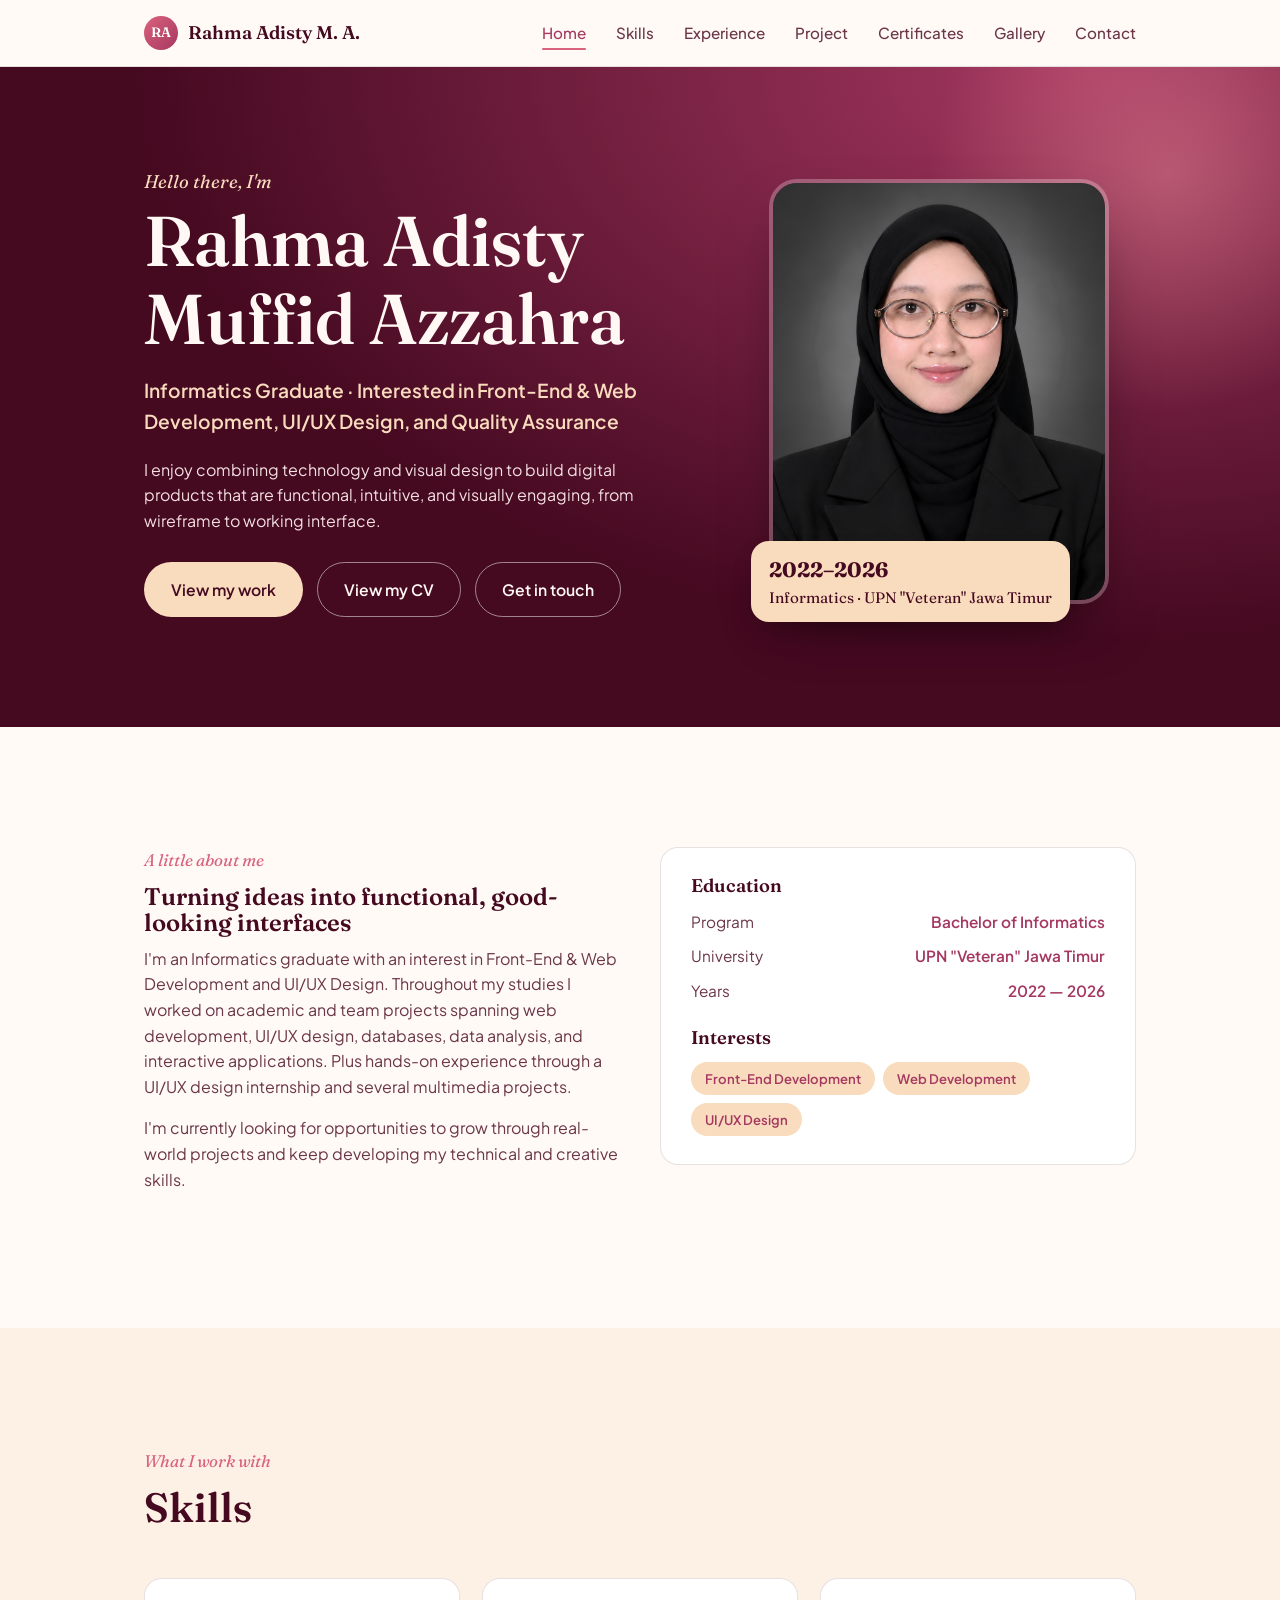
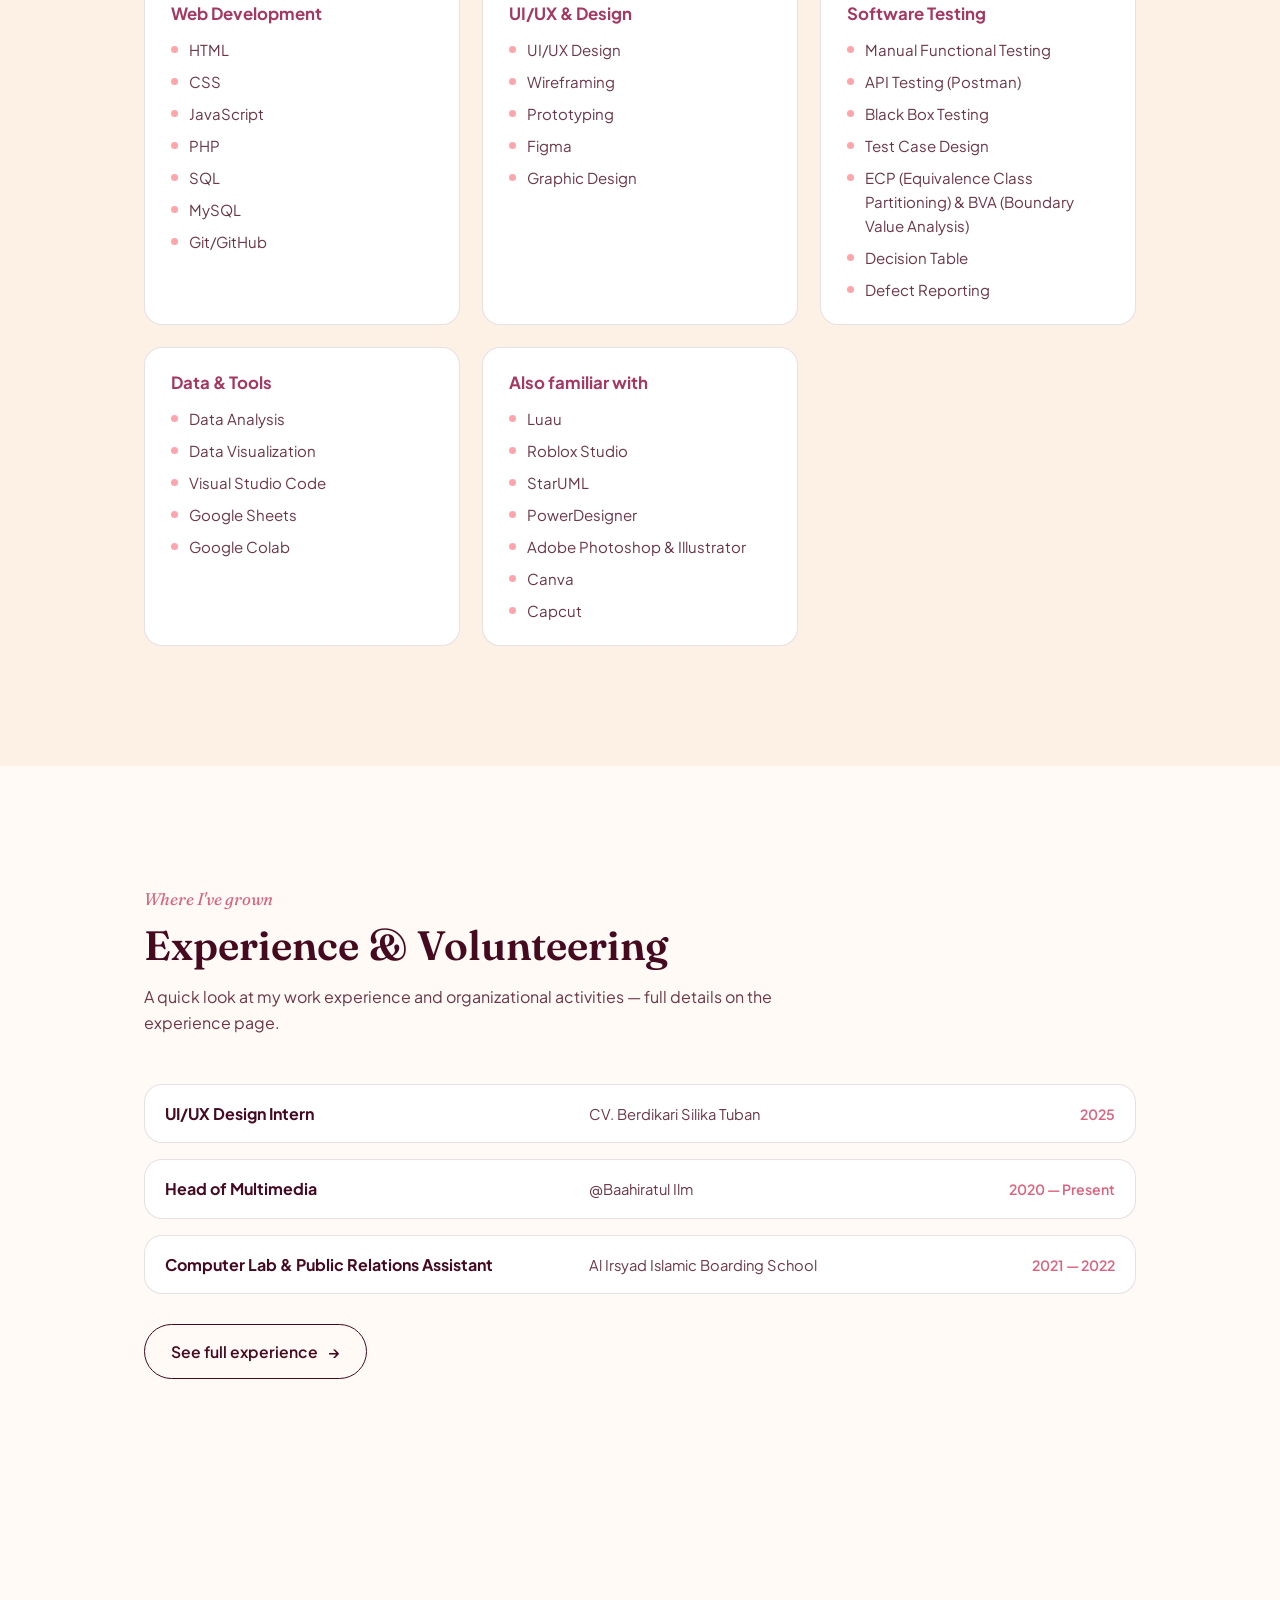
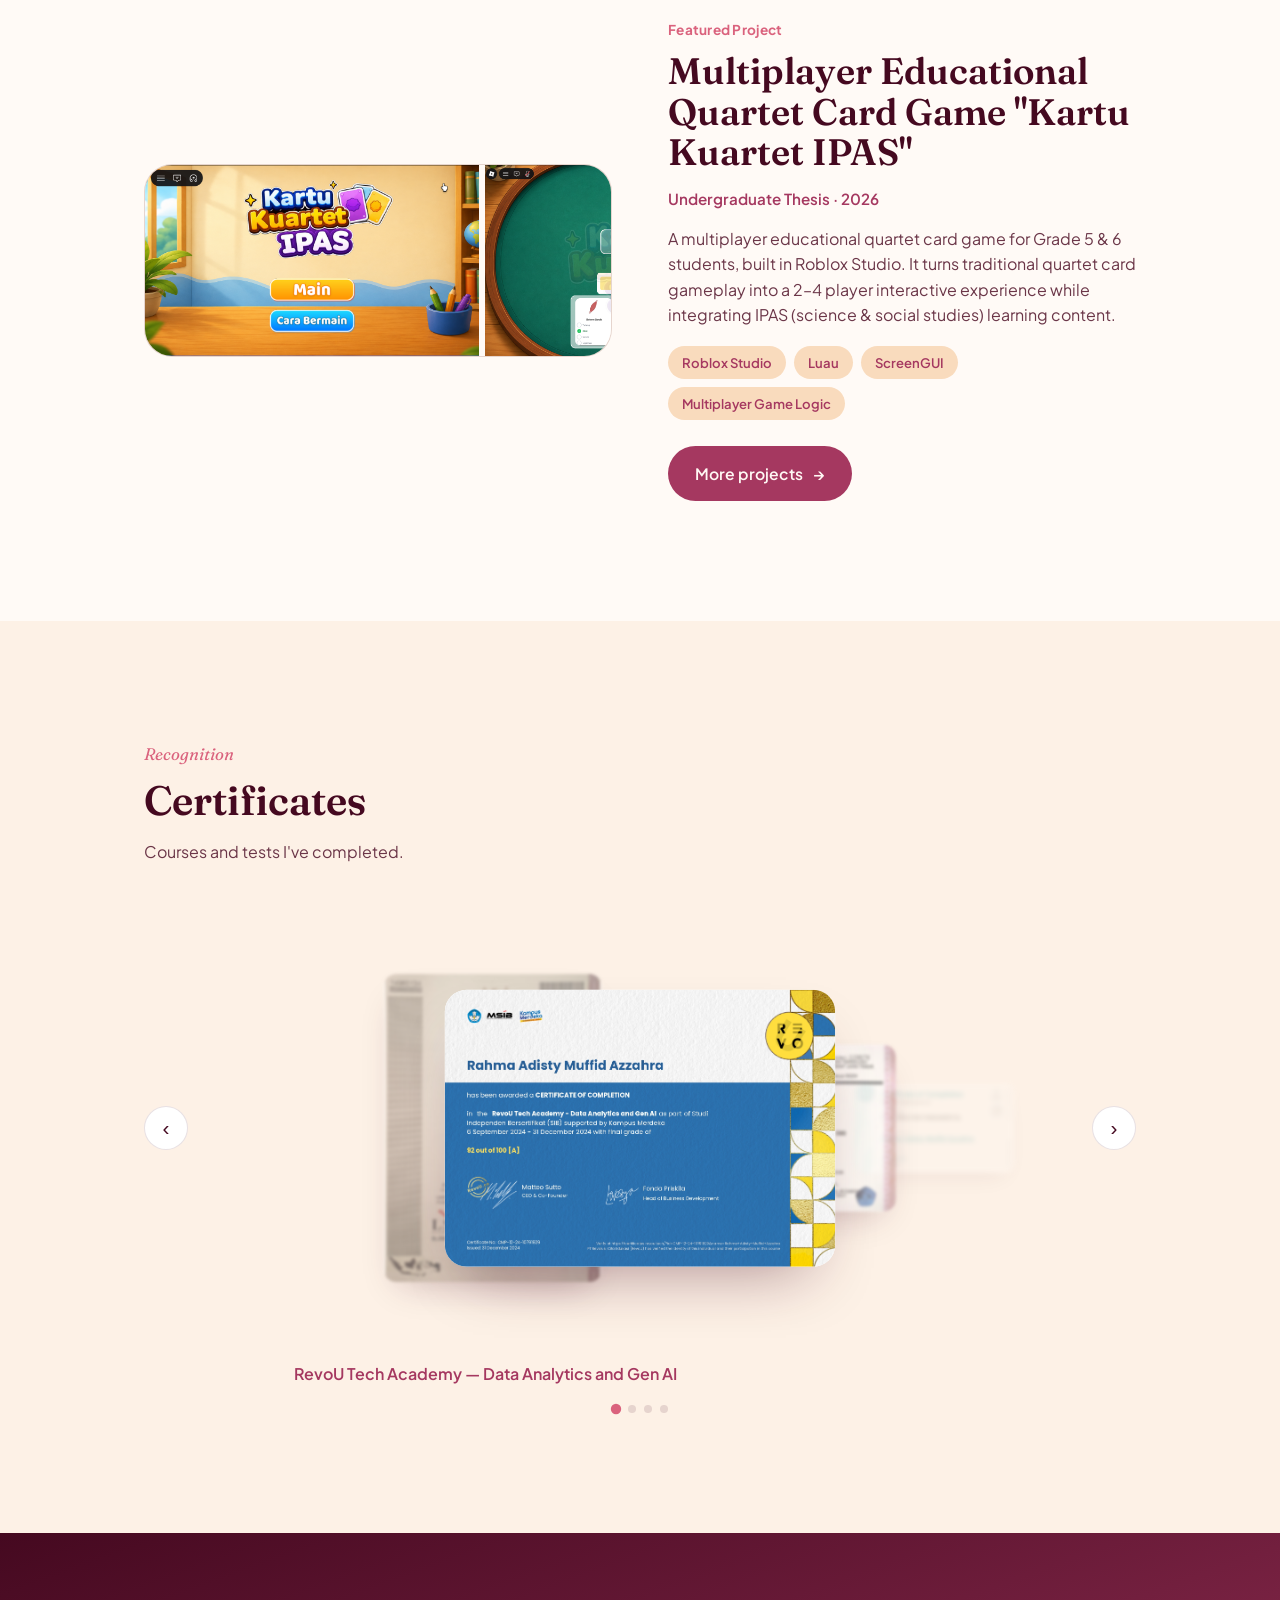
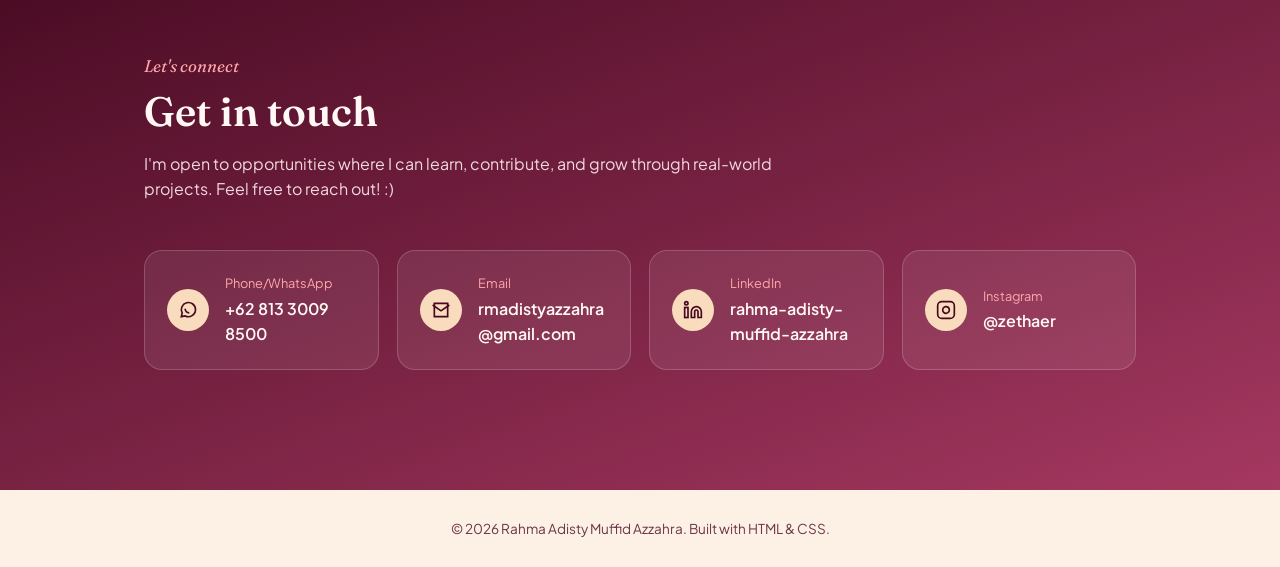
==== commit 9df23751: "qa" ====
--- a/index.html
+++ b/index.html
@@ -40,11 +40,11 @@
     <div>
       <p class="hero-eyebrow">Hello there, I'm</p>
       <h1>Rahma Adisty<br>Muffid Azzahra</h1>
-      <p class="hero-role">Informatics Graduate · Interested in Web Development & UI/UX Design</p>
+      <p class="hero-role">Informatics Graduate · Interested in Front-End & Web Development, UI/UX Design, and Quality Assurance</p>
       <p class="hero-desc">I enjoy combining technology and visual design to build digital products that are functional, intuitive, and visually engaging, from wireframe to working interface.</p>
       <div class="hero-actions">
         <a href="#project" class="btn btn-light">View my work</a>
-        <a href="images/CV.pdf" target="_blank" rel="noopener" class="btn btn-ghost" style="border-color:rgba(255,255,255,0.5); color:#fff8f4;">View my CV</a>
+        <a href="images/CV_new.pdf" target="_blank" rel="noopener" class="btn btn-ghost" style="border-color:rgba(255,255,255,0.5); color:#fff8f4;">View my CV</a>
         <a href="#contact" class="btn btn-ghost" style="border-color:rgba(255,255,255,0.5); color:#fff8f4;">Get in touch</a>
       </div>
     </div>
